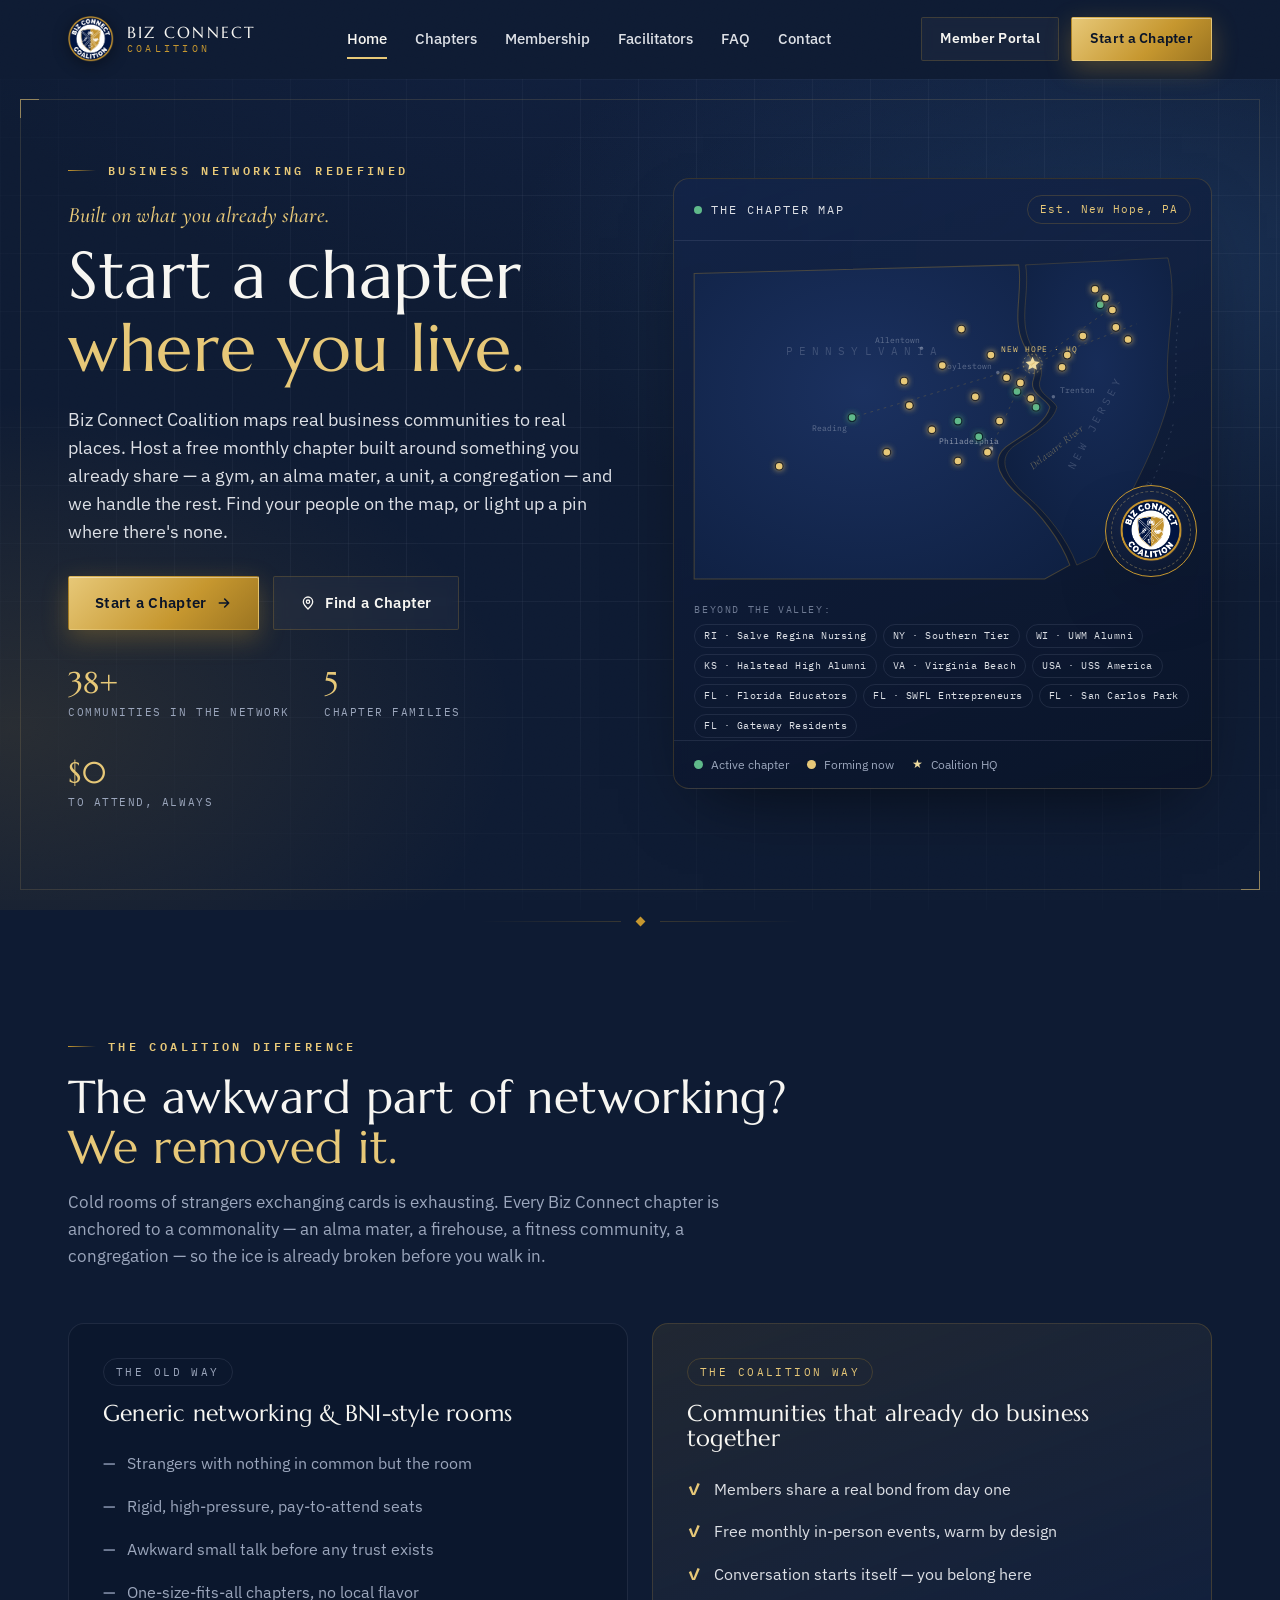
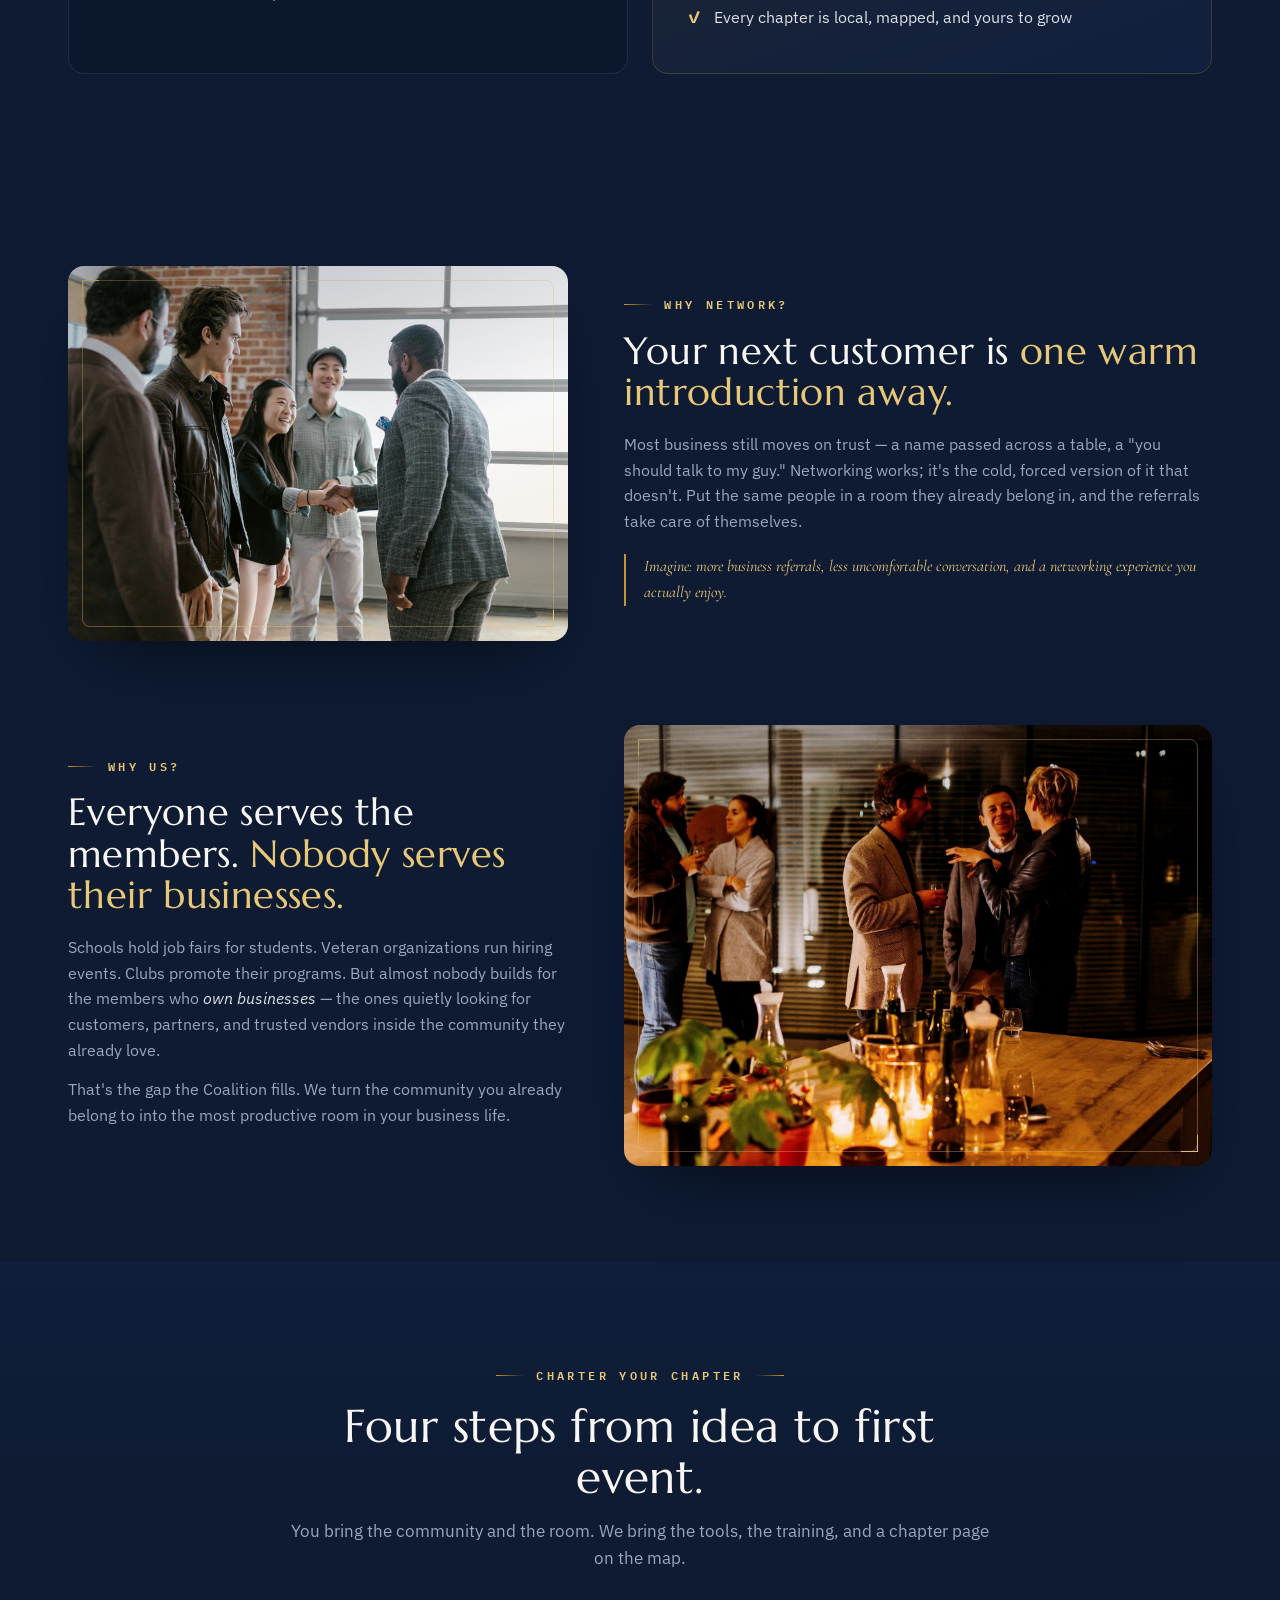
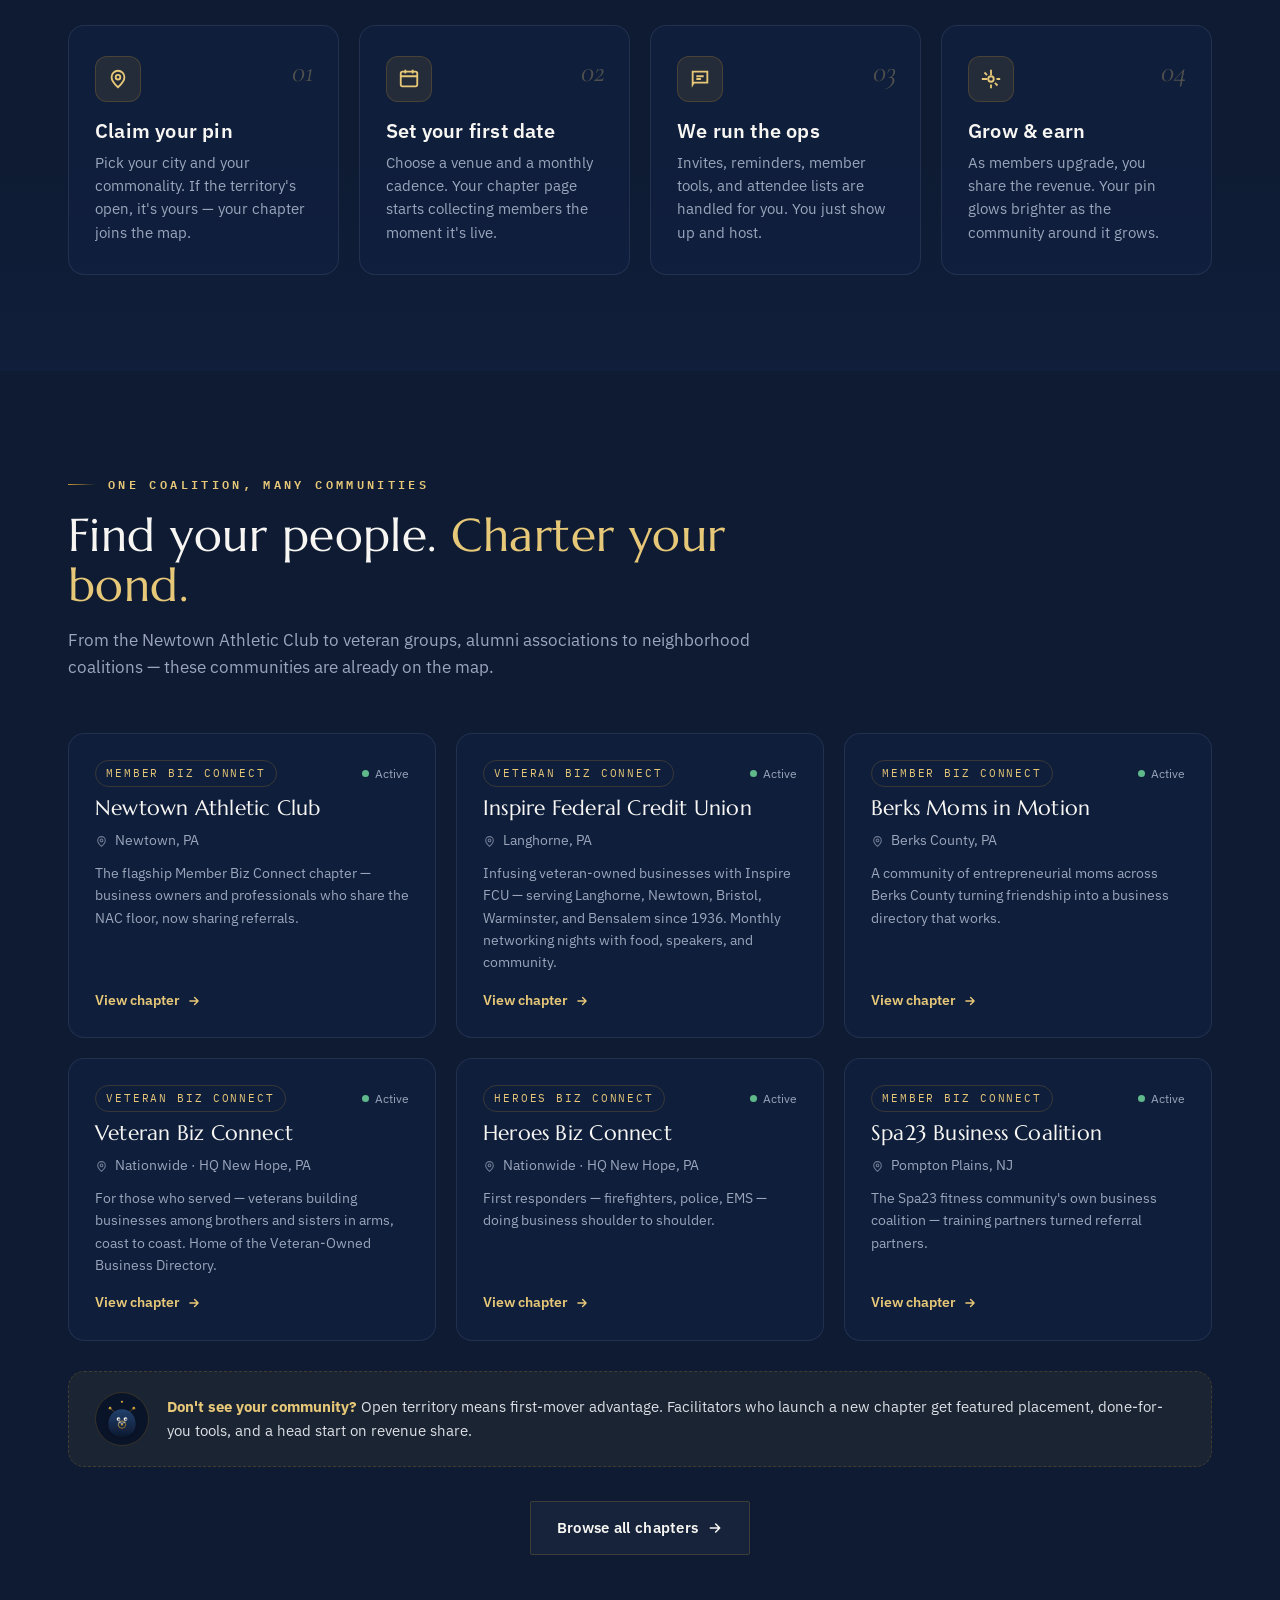
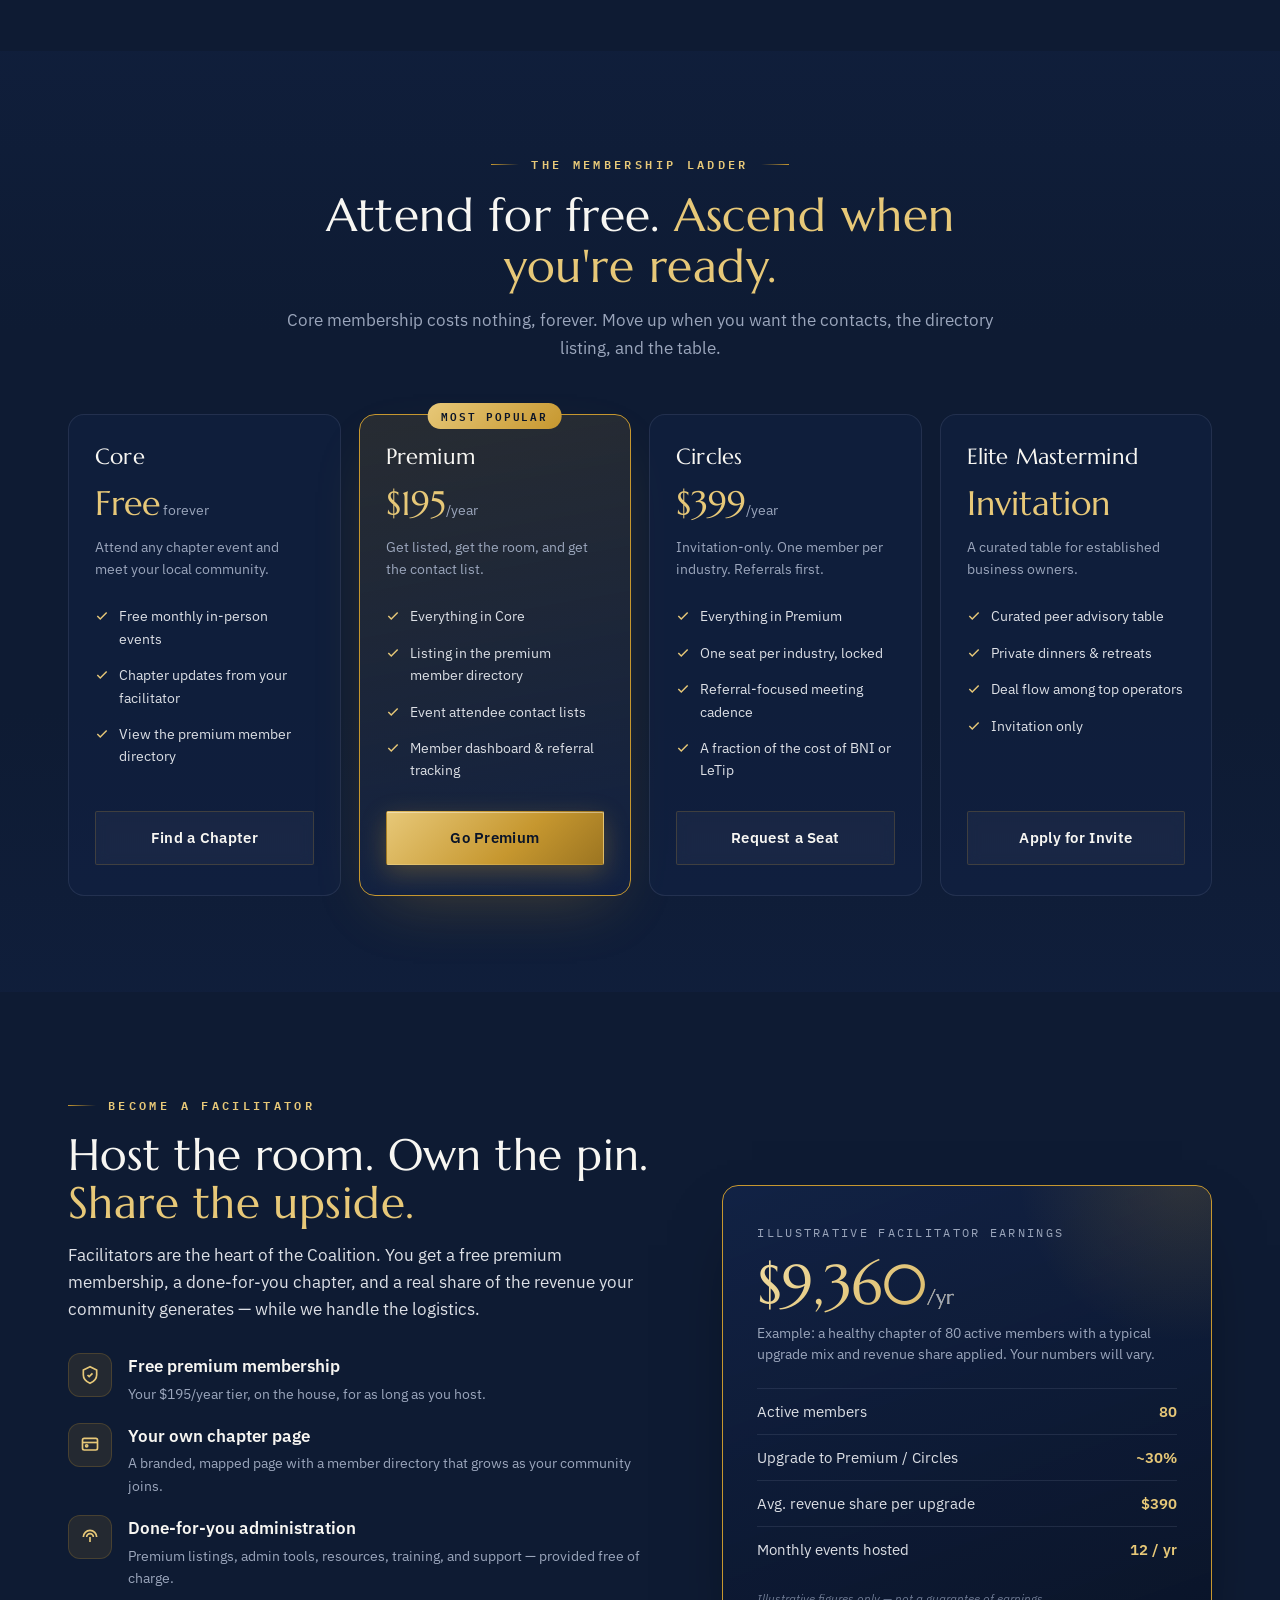
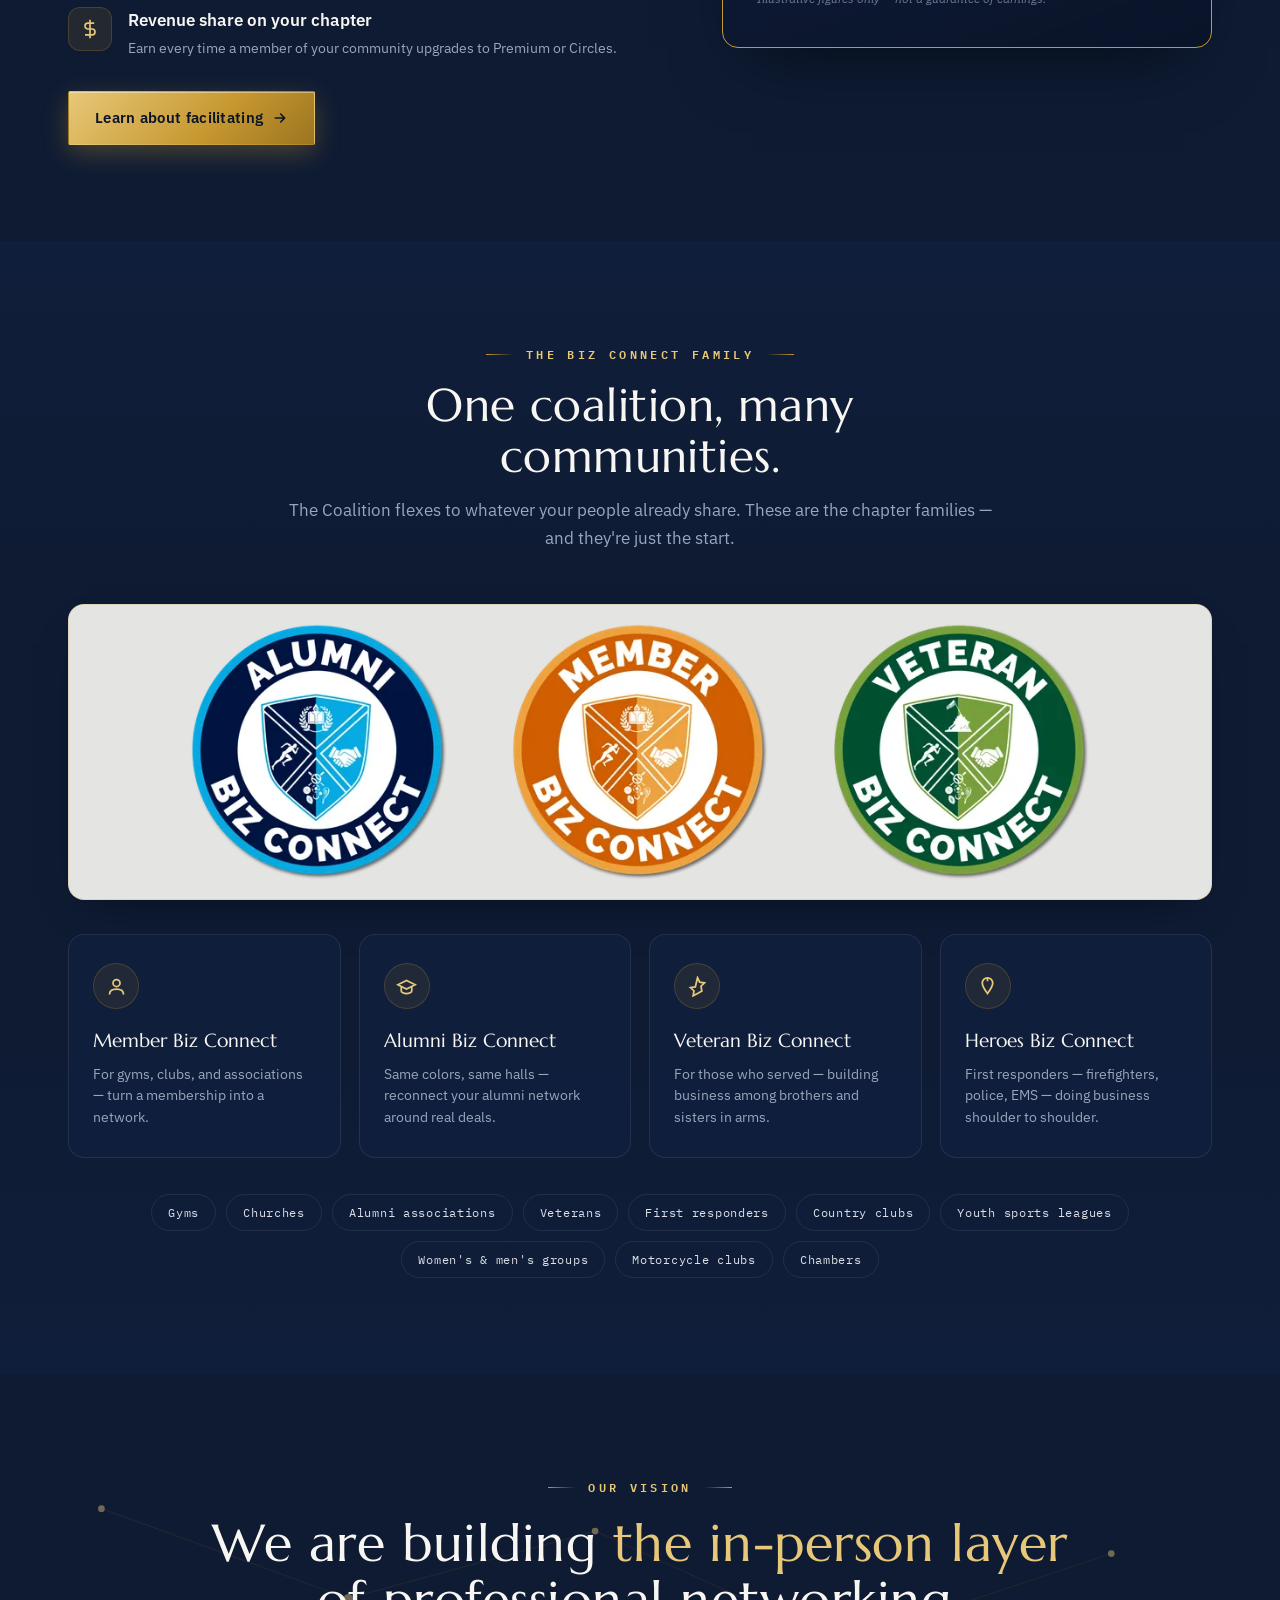
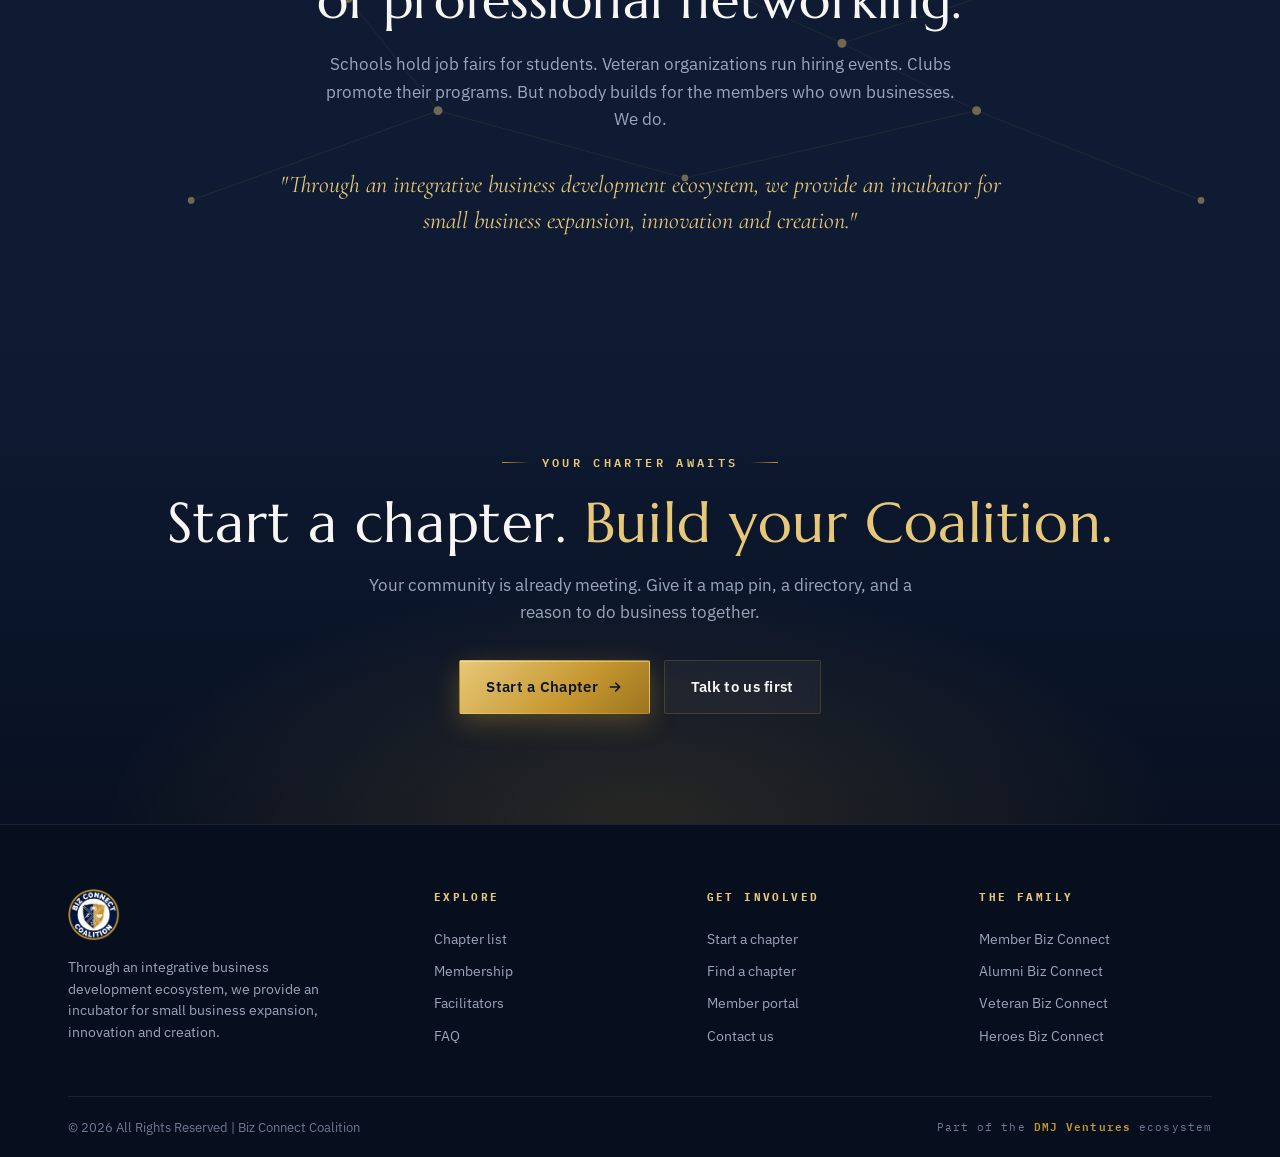
==== index.html @ 9275ec5a "Bring back Allie - the floating chapter guide Allie (the mascot the team picked during design explor" ====
<!DOCTYPE html>
<html lang="en">
<head>
<meta charset="UTF-8">
<meta name="viewport" content="width=device-width, initial-scale=1.0">
<title>Biz Connect Coalition — Business Networking Redefined</title>
<meta name="description" content="Biz Connect Coalition unites business professionals through communities they already belong to — gyms, alumni associations, veteran groups, congregations. Attend free. Start a chapter where you live.">
<link rel="icon" type="image/png" href="assets/img/bcc-crest.png">
<link rel="preconnect" href="https://fonts.googleapis.com">
<link rel="preconnect" href="https://fonts.gstatic.com" crossorigin>
<link href="https://fonts.googleapis.com/css2?family=Marcellus&family=Cormorant+Garamond:ital,wght@1,500;1,600&family=IBM+Plex+Sans:ital,wght@0,400;0,500;0,600;1,400&family=IBM+Plex+Mono:wght@500;600&display=swap" rel="stylesheet">
<link rel="stylesheet" href="assets/css/site.css">
</head>
<body>

<header class="site">
  <div class="wrap nav">
    <a class="brand" href="index.html">
      <img src="assets/img/bcc-crest.png" alt="Biz Connect Coalition crest">
      <span class="brand-word"><b>BIZ CONNECT</b><span>Coalition</span></span>
    </a>
    <nav class="nav-links" aria-label="Primary">
      <a href="index.html">Home</a>
      <a href="chapters.html">Chapters</a>
      <a href="membership.html">Membership</a>
      <a href="facilitators.html">Facilitators</a>
      <a href="faq.html">FAQ</a>
      <a href="contact.html">Contact</a>
    </nav>
    <div class="nav-cta">
      <a href="portal.html" class="btn btn-ghost btn-sm">Member Portal</a>
      <a href="start-a-chapter.html" class="btn btn-primary btn-sm">Start a Chapter</a>
      <button class="menu-btn" id="menuBtn" aria-label="Menu"><span></span><span></span><span></span></button>
    </div>
  </div>
  <nav class="mobile-nav" id="mobileNav" aria-label="Mobile">
    <a href="index.html">Home</a>
    <a href="chapters.html">Chapters</a>
    <a href="membership.html">Membership</a>
    <a href="facilitators.html">Facilitators</a>
    <a href="faq.html">FAQ</a>
    <a href="contact.html">Contact</a>
    <a href="portal.html">Member Portal</a>
    <a href="start-a-chapter.html" style="color:var(--gold-hi)">Start a Chapter →</a>
  </nav>
</header>

<!-- ===== HERO ===== -->
<section class="hero">
  <div class="hero-bg">
    <div class="mesh"></div>
    <div class="hero-grid-bg"></div>
  </div>
  <div class="hero-frame" aria-hidden="true"></div>
  <div class="wrap hero-inner">
    <div class="hero-copy">
      <span class="eyebrow reveal">Business Networking Redefined</span>
      <span class="kicker reveal" data-d="1">Built on what you already share.</span>
      <h1 class="reveal" data-d="1">Start a chapter <span class="drift">where you live.</span></h1>
      <p class="lead reveal" data-d="2">Biz Connect Coalition maps real business communities to real places. Host a free monthly chapter built around something you already share — a gym, an alma mater, a unit, a congregation — and we handle the rest. Find your people on the map, or light up a pin where there's none.</p>
      <div class="hero-cta reveal" data-d="3">
        <a href="start-a-chapter.html" class="btn btn-primary">Start a Chapter
          <svg viewBox="0 0 24 24" fill="none" stroke="currentColor" stroke-width="2.4"><path d="M5 12h14M13 6l6 6-6 6" stroke-linecap="round" stroke-linejoin="round"/></svg>
        </a>
        <a href="chapters.html" class="btn btn-ghost">
          <svg viewBox="0 0 24 24" fill="none" stroke="currentColor" stroke-width="2"><path d="M12 21s-7-6.5-7-11a7 7 0 0 1 14 0c0 4.5-7 11-7 11Z"/><circle cx="12" cy="10" r="2.5"/></svg>
          Find a Chapter
        </a>
      </div>
      <div class="hero-meta reveal" data-d="4">
        <div class="hm"><b data-count="38" data-suffix="+">0</b><span>Communities in the network</span></div>
        <div class="hm"><b data-count="5" data-suffix="">0</b><span>Chapter families</span></div>
        <div class="hm"><b>$0</b><span>To attend, always</span></div>
      </div>
    </div>

    <div class="map-card reveal" data-d="2">
      <div class="map-head">
        <div class="mt"><span class="live-dot"></span> The chapter map</div>
        <div class="map-chip">Est. New Hope, PA</div>
      </div>
      <div class="map-svg-wrap" id="mapWrap">
        <svg id="regionMap" viewBox="0 0 600 380" role="img" aria-label="Map of the Delaware Valley — greater Philadelphia region — with glowing chapter pins">
          <defs>
            <radialGradient id="landGrad" cx="45%" cy="40%" r="85%">
              <stop offset="0" stop-color="#1B3160"/><stop offset="1" stop-color="#0E1F40"/>
            </radialGradient>
            <radialGradient id="landGrad2" cx="55%" cy="35%" r="85%">
              <stop offset="0" stop-color="#172C58"/><stop offset="1" stop-color="#0C1C3A"/>
            </radialGradient>
            <filter id="pinGlow" x="-80%" y="-80%" width="260%" height="260%">
              <feGaussianBlur stdDeviation="3.4" result="b"/><feMerge><feMergeNode in="b"/><feMergeNode in="SourceGraphic"/></feMerge>
            </filter>
            <filter id="hqGlow" x="-120%" y="-120%" width="340%" height="340%">
              <feGaussianBlur stdDeviation="5" result="b"/><feMerge><feMergeNode in="b"/><feMergeNode in="SourceGraphic"/></feMerge>
            </filter>
          </defs>
          <g class="map-drift">
            <!-- PENNSYLVANIA — west of the Delaware River -->
            <path d="M14 26 L388 16
              C393 48 380 78 393 106 C400 122 410 132 405 148
              C399 164 420 170 424 180
              C419 200 392 212 373 226
              C354 242 368 264 391 284 C412 302 436 332 447 362
              L418 378 L14 378 Z"
              fill="url(#landGrad)" stroke="rgba(198,151,47,.30)" stroke-width="1.2"/>
            <!-- NEW JERSEY — between the river and the Atlantic -->
            <path d="M396 16 L560 8
              C574 62 552 118 562 168 C548 226 512 292 476 352
              L455 362
              C444 332 420 302 399 284 C376 264 362 242 381 226
              C400 212 427 200 432 180
              C428 170 407 164 413 148 C418 132 408 122 401 106
              C388 78 401 48 396 16 Z"
              fill="url(#landGrad2)" stroke="rgba(198,151,47,.22)" stroke-width="1.1"/>
            <!-- Atlantic shore hatching -->
            <g stroke="rgba(155,166,188,.28)" stroke-width="1" fill="none">
              <path d="M574 70 C566 108 572 140 566 176" stroke-dasharray="2 6"/>
              <path d="M566 200 C552 250 528 300 498 348" stroke-dasharray="2 6"/>
            </g>
            <!-- region labels -->
            <text x="120" y="120" fill="rgba(155,166,188,.30)" font-family="'IBM Plex Mono',monospace" font-size="13" letter-spacing="7">PENNSYLVANIA</text>
            <text x="452" y="252" fill="rgba(155,166,188,.30)" font-family="'IBM Plex Mono',monospace" font-size="12" letter-spacing="5" transform="rotate(-62 452 252)">NEW JERSEY</text>
            <text x="500" y="330" fill="rgba(155,166,188,.24)" font-family="'Cormorant Garamond',serif" font-size="14" font-style="italic" transform="rotate(-56 500 330)">Atlantic Ocean</text>
            <!-- Delaware River label along the bend -->
            <text x="404" y="252" fill="rgba(231,200,120,.42)" font-family="'Cormorant Garamond',serif" font-size="12.5" font-style="italic" transform="rotate(-38 404 252)">Delaware River</text>
            <!-- reference cities -->
            <g font-family="'IBM Plex Mono',monospace" font-size="9.5" fill="rgba(221,224,230,.62)">
              <circle cx="356" cy="228" r="2.6" fill="rgba(221,224,230,.65)"/>
              <text x="296" y="222">Philadelphia</text>
              <circle cx="428" cy="168" r="2" fill="rgba(155,166,188,.5)"/>
              <text x="436" y="164" fill="rgba(155,166,188,.55)">Trenton</text>
              <circle cx="364" cy="140" r="2" fill="rgba(155,166,188,.5)"/>
              <text x="300" y="136" fill="rgba(155,166,188,.55)">Doylestown</text>
              <circle cx="196" cy="192" r="2" fill="rgba(155,166,188,.5)"/>
              <text x="150" y="208" fill="rgba(155,166,188,.55)">Reading</text>
              <circle cx="276" cy="112" r="2" fill="rgba(155,166,188,.5)"/>
              <text x="222" y="106" fill="rgba(155,166,188,.55)">Allentown</text>
            </g>
            <!-- HQ: New Hope, PA -->
            <g id="hqMarker">
              <circle cx="404" cy="130" r="11" fill="none" stroke="rgba(231,200,120,.55)" stroke-width="1" stroke-dasharray="2 3"/>
              <path d="M404 122 L406.4 127.2 L412 127.8 L407.8 131.6 L409 137 L404 134.2 L399 137 L400.2 131.6 L396 127.8 L401.6 127.2 Z"
                fill="#F0DCA0" filter="url(#hqGlow)"/>
              <text x="368" y="116" font-family="'IBM Plex Mono',monospace" font-size="9.5" fill="#E7C878" letter-spacing="1">NEW HOPE · HQ</text>
            </g>
            <!-- network lines from HQ -->
            <g stroke="rgba(198,151,47,.26)" stroke-width="1" fill="none" stroke-dasharray="3 5">
              <path d="M404 130 L386 162 L356 228"/>
              <path d="M404 130 L196 192"/>
              <path d="M404 130 L506 58"/>
              <path d="M404 130 L524 84"/>
              <path d="M386 162 L402 172"/>
            </g>
            <g id="pinLayer"></g>
          </g>
        </svg>
        <div class="map-tooltip" id="mapTip"></div>
        <div class="crest-medallion" aria-hidden="true"><img src="assets/img/bcc-crest.png" alt=""></div>
      </div>
      <div class="map-beyond" id="mapBeyond"></div>
      <div class="map-legend">
        <div class="lg"><span class="sw" style="background:#5FB98A"></span> Active chapter</div>
        <div class="lg"><span class="sw" style="background:var(--gold-hi)"></span> Forming now</div>
        <div class="lg"><span class="sw gold-star">★</span> Coalition HQ</div>
      </div>
    </div>
  </div>
</section>

<div class="divider-seal" aria-hidden="true"><span class="ln"></span><span class="dot"></span><span class="ln rev"></span></div>

<!-- ===== COMMONALITY ===== -->
<section class="sec" id="difference">
  <div class="wrap">
    <div class="sec-head reveal">
      <span class="eyebrow">The Coalition difference</span>
      <h2>The awkward part of networking? <span class="gold-text">We removed it.</span></h2>
      <p>Cold rooms of strangers exchanging cards is exhausting. Every Biz Connect chapter is anchored to a commonality — an alma mater, a firehouse, a fitness community, a congregation — so the ice is already broken before you walk in.</p>
    </div>
    <div class="compare">
      <div class="col them reveal" data-d="1">
        <span class="tag">The old way</span>
        <h3>Generic networking &amp; BNI-style rooms</h3>
        <ul>
          <li><span class="ic">—</span> Strangers with nothing in common but the room</li>
          <li><span class="ic">—</span> Rigid, high-pressure, pay-to-attend seats</li>
          <li><span class="ic">—</span> Awkward small talk before any trust exists</li>
          <li><span class="ic">—</span> One-size-fits-all chapters, no local flavor</li>
        </ul>
      </div>
      <div class="col us reveal" data-d="2">
        <span class="tag">The Coalition way</span>
        <h3>Communities that already do business together</h3>
        <ul>
          <li><span class="ic">✓</span> Members share a real bond from day one</li>
          <li><span class="ic">✓</span> Free monthly in-person events, warm by design</li>
          <li><span class="ic">✓</span> Conversation starts itself — you belong here</li>
          <li><span class="ic">✓</span> Every chapter is local, mapped, and yours to grow</li>
        </ul>
      </div>
    </div>
  </div>
</section>

<!-- ===== WHY NETWORK / WHY US ===== -->
<section class="sec" id="why">
  <div class="wrap">
    <div class="ed-row reveal">
      <div class="ed-img"><img src="assets/img/why-network.jpeg" alt="Business professionals connecting at a Biz Connect Coalition event"><span class="ed-frame" aria-hidden="true"></span></div>
      <div class="ed-copy">
        <span class="eyebrow">Why network?</span>
        <h2>Your next customer is <span class="gold-text">one warm introduction away.</span></h2>
        <p>Most business still moves on trust — a name passed across a table, a "you should talk to my guy." Networking works; it's the cold, forced version of it that doesn't. Put the same people in a room they already belong in, and the referrals take care of themselves.</p>
        <p class="ed-quote">Imagine: more business referrals, less uncomfortable conversation, and a networking experience you actually enjoy.</p>
      </div>
    </div>
    <div class="ed-row flip reveal" data-d="1">
      <div class="ed-img"><img src="assets/img/why-us.jpg" alt="A Biz Connect Coalition chapter gathering"><span class="ed-frame" aria-hidden="true"></span></div>
      <div class="ed-copy">
        <span class="eyebrow">Why us?</span>
        <h2>Everyone serves the members. <span class="gold-text">Nobody serves their businesses.</span></h2>
        <p>Schools hold job fairs for students. Veteran organizations run hiring events. Clubs promote their programs. But almost nobody builds for the members who <em>own businesses</em> — the ones quietly looking for customers, partners, and trusted vendors inside the community they already love.</p>
        <p>That's the gap the Coalition fills. We turn the community you already belong to into the most productive room in your business life.</p>
      </div>
    </div>
  </div>
</section>

<!-- ===== HOW IT WORKS ===== -->
<section class="sec band" id="how">
  <div class="wrap">
    <div class="sec-head center reveal">
      <span class="eyebrow two">Charter your chapter</span>
      <h2>Four steps from idea to first event.</h2>
      <p>You bring the community and the room. We bring the tools, the training, and a chapter page on the map.</p>
    </div>
    <div class="steps">
      <div class="step reveal" data-d="1">
        <div class="ic"><svg viewBox="0 0 24 24" fill="none" stroke-width="2"><path d="M12 21s-7-6.5-7-11a7 7 0 0 1 14 0c0 4.5-7 11-7 11Z"/><circle cx="12" cy="10" r="2.5"/></svg></div>
        <h3>Claim your pin</h3>
        <p>Pick your city and your commonality. If the territory's open, it's yours — your chapter joins the map.</p>
      </div>
      <div class="step reveal" data-d="2">
        <div class="ic"><svg viewBox="0 0 24 24" fill="none" stroke-width="2"><rect x="3" y="4" width="18" height="16" rx="2"/><path d="M3 9h18M8 2v4M16 2v4"/></svg></div>
        <h3>Set your first date</h3>
        <p>Choose a venue and a monthly cadence. Your chapter page starts collecting members the moment it's live.</p>
      </div>
      <div class="step reveal" data-d="3">
        <div class="ic"><svg viewBox="0 0 24 24" fill="none" stroke-width="2"><path d="M4 4h16v12H5.2L4 18V4Z"/><path d="M8 9h8M8 12h5"/></svg></div>
        <h3>We run the ops</h3>
        <p>Invites, reminders, member tools, and attendee lists are handled for you. You just show up and host.</p>
      </div>
      <div class="step reveal" data-d="4">
        <div class="ic"><svg viewBox="0 0 24 24" fill="none" stroke-width="2"><path d="M12 2v6M12 22v-4M4.9 4.9l2.8 2.8M16.3 16.3l2.8 2.8M2 12h6M22 12h-4"/><circle cx="12" cy="12" r="3"/></svg></div>
        <h3>Grow &amp; earn</h3>
        <p>As members upgrade, you share the revenue. Your pin glows brighter as the community around it grows.</p>
      </div>
    </div>
  </div>
</section>

<!-- ===== CHAPTERS PREVIEW ===== -->
<section class="sec" id="chapters">
  <div class="wrap">
    <div class="sec-head reveal">
      <span class="eyebrow">One coalition, many communities</span>
      <h2>Find your people. <span class="gold-text">Charter your bond.</span></h2>
      <p>From the Newtown Athletic Club to veteran groups, alumni associations to neighborhood coalitions — these communities are already on the map.</p>
    </div>
    <div class="chapters" id="chapterPreview"></div>
    <div class="empty-hint reveal">
      <img class="m" src="assets/img/nexus-mascot.svg" alt="Nexus, the Biz Connect Coalition mascot">
      <p><b>Don't see your community?</b> Open territory means first-mover advantage. Facilitators who launch a new chapter get featured placement, done-for-you tools, and a head start on revenue share.</p>
    </div>
    <div style="display:flex;justify-content:center;margin-top:34px" class="reveal">
      <a href="chapters.html" class="btn btn-ghost">Browse all chapters
        <svg viewBox="0 0 24 24" fill="none" stroke="currentColor" stroke-width="2.4"><path d="M5 12h14M13 6l6 6-6 6" stroke-linecap="round" stroke-linejoin="round"/></svg>
      </a>
    </div>
  </div>
</section>

<!-- ===== MEMBERSHIP ===== -->
<section class="sec band" id="membership">
  <div class="wrap">
    <div class="sec-head center reveal">
      <span class="eyebrow two">The membership ladder</span>
      <h2>Attend for free. <span class="gold-text">Ascend when you're ready.</span></h2>
      <p>Core membership costs nothing, forever. Move up when you want the contacts, the directory listing, and the table.</p>
    </div>
    <div class="tier-grid">
      <div class="tier reveal" data-d="1">
        <h3>Core</h3>
        <div class="price">Free<small> forever</small></div>
        <p class="tier-sub">Attend any chapter event and meet your local community.</p>
        <ul>
          <li><svg viewBox="0 0 24 24" fill="none" stroke-width="2.5"><path d="M20 6 9 17l-5-5"/></svg> Free monthly in-person events</li>
          <li><svg viewBox="0 0 24 24" fill="none" stroke-width="2.5"><path d="M20 6 9 17l-5-5"/></svg> Chapter updates from your facilitator</li>
          <li><svg viewBox="0 0 24 24" fill="none" stroke-width="2.5"><path d="M20 6 9 17l-5-5"/></svg> View the premium member directory</li>
        </ul>
        <a href="chapters.html" class="btn btn-ghost">Find a Chapter</a>
      </div>
      <div class="tier feature reveal" data-d="2">
        <span class="ribbon">Most popular</span>
        <h3>Premium</h3>
        <div class="price">$195<small>/year</small></div>
        <p class="tier-sub">Get listed, get the room, and get the contact list.</p>
        <ul>
          <li><svg viewBox="0 0 24 24" fill="none" stroke-width="2.5"><path d="M20 6 9 17l-5-5"/></svg> Everything in Core</li>
          <li><svg viewBox="0 0 24 24" fill="none" stroke-width="2.5"><path d="M20 6 9 17l-5-5"/></svg> Listing in the premium member directory</li>
          <li><svg viewBox="0 0 24 24" fill="none" stroke-width="2.5"><path d="M20 6 9 17l-5-5"/></svg> Event attendee contact lists</li>
          <li><svg viewBox="0 0 24 24" fill="none" stroke-width="2.5"><path d="M20 6 9 17l-5-5"/></svg> Member dashboard &amp; referral tracking</li>
        </ul>
        <a href="membership.html" class="btn btn-primary">Go Premium</a>
      </div>
      <div class="tier reveal" data-d="3">
        <h3>Circles</h3>
        <div class="price">$399<small>/year</small></div>
        <p class="tier-sub">Invitation-only. One member per industry. Referrals first.</p>
        <ul>
          <li><svg viewBox="0 0 24 24" fill="none" stroke-width="2.5"><path d="M20 6 9 17l-5-5"/></svg> Everything in Premium</li>
          <li><svg viewBox="0 0 24 24" fill="none" stroke-width="2.5"><path d="M20 6 9 17l-5-5"/></svg> One seat per industry, locked</li>
          <li><svg viewBox="0 0 24 24" fill="none" stroke-width="2.5"><path d="M20 6 9 17l-5-5"/></svg> Referral-focused meeting cadence</li>
          <li><svg viewBox="0 0 24 24" fill="none" stroke-width="2.5"><path d="M20 6 9 17l-5-5"/></svg> A fraction of the cost of BNI or LeTip</li>
        </ul>
        <a href="membership.html#circles" class="btn btn-ghost">Request a Seat</a>
      </div>
      <div class="tier reveal" data-d="4">
        <h3>Elite Mastermind</h3>
        <div class="price">Invitation</div>
        <p class="tier-sub">A curated table for established business owners.</p>
        <ul>
          <li><svg viewBox="0 0 24 24" fill="none" stroke-width="2.5"><path d="M20 6 9 17l-5-5"/></svg> Curated peer advisory table</li>
          <li><svg viewBox="0 0 24 24" fill="none" stroke-width="2.5"><path d="M20 6 9 17l-5-5"/></svg> Private dinners &amp; retreats</li>
          <li><svg viewBox="0 0 24 24" fill="none" stroke-width="2.5"><path d="M20 6 9 17l-5-5"/></svg> Deal flow among top operators</li>
          <li><svg viewBox="0 0 24 24" fill="none" stroke-width="2.5"><path d="M20 6 9 17l-5-5"/></svg> Invitation only</li>
        </ul>
        <a href="contact.html" class="btn btn-ghost">Apply for Invite</a>
      </div>
    </div>
  </div>
</section>

<!-- ===== FACILITATOR ===== -->
<section class="sec" id="facilitator">
  <div class="wrap facil-inner">
    <div class="reveal">
      <span class="eyebrow">Become a facilitator</span>
      <h2 style="font-size:clamp(30px,3.6vw,44px);margin:16px 0 14px">Host the room. Own the pin. <span class="gold-text">Share the upside.</span></h2>
      <p style="font-size:17px;color:var(--ivory-dim)">Facilitators are the heart of the Coalition. You get a free premium membership, a done-for-you chapter, and a real share of the revenue your community generates — while we handle the logistics.</p>
      <div class="facil-list">
        <div class="facil-item">
          <div class="ic"><svg viewBox="0 0 24 24" fill="none" stroke-width="2"><path d="M12 2 4 6v6c0 5 3.5 8 8 10 4.5-2 8-5 8-10V6l-8-4Z"/><path d="M9 12l2 2 4-4"/></svg></div>
          <div><h4>Free premium membership</h4><p>Your $195/year tier, on the house, for as long as you host.</p></div>
        </div>
        <div class="facil-item">
          <div class="ic"><svg viewBox="0 0 24 24" fill="none" stroke-width="2"><rect x="3" y="4" width="18" height="14" rx="2"/><path d="M3 9h18"/><circle cx="8" cy="13" r="1.3"/></svg></div>
          <div><h4>Your own chapter page</h4><p>A branded, mapped page with a member directory that grows as your community joins.</p></div>
        </div>
        <div class="facil-item">
          <div class="ic"><svg viewBox="0 0 24 24" fill="none" stroke-width="2"><path d="M4 12a8 8 0 0 1 16 0M8 12a4 4 0 0 1 8 0"/><path d="M12 12v6"/></svg></div>
          <div><h4>Done-for-you administration</h4><p>Premium listings, admin tools, resources, training, and support — provided free of charge.</p></div>
        </div>
        <div class="facil-item">
          <div class="ic"><svg viewBox="0 0 24 24" fill="none" stroke-width="2"><path d="M12 1v22M17 5H9.5a3.5 3.5 0 0 0 0 7h5a3.5 3.5 0 0 1 0 7H6"/></svg></div>
          <div><h4>Revenue share on your chapter</h4><p>Earn every time a member of your community upgrades to Premium or Circles.</p></div>
        </div>
      </div>
      <div style="margin-top:32px">
        <a href="facilitators.html" class="btn btn-primary">Learn about facilitating
          <svg viewBox="0 0 24 24" fill="none" stroke="currentColor" stroke-width="2.4"><path d="M5 12h14M13 6l6 6-6 6" stroke-linecap="round" stroke-linejoin="round"/></svg>
        </a>
      </div>
    </div>
    <div class="earn-card reveal" data-d="2">
      <div class="ec-label">Illustrative facilitator earnings</div>
      <div class="earn-big">$9,360<span style="font-size:20px;color:var(--slate);-webkit-text-fill-color:var(--slate)">/yr</span></div>
      <div class="earn-sub">Example: a healthy chapter of 80 active members with a typical upgrade mix and revenue share applied. Your numbers will vary.</div>
      <div class="earn-row"><span>Active members</span><b>80</b></div>
      <div class="earn-row"><span>Upgrade to Premium / Circles</span><b>~30%</b></div>
      <div class="earn-row"><span>Avg. revenue share per upgrade</span><b>$390</b></div>
      <div class="earn-row"><span>Monthly events hosted</span><b>12 / yr</b></div>
      <p class="earn-note">Illustrative figures only — not a guarantee of earnings.</p>
    </div>
  </div>
</section>

<!-- ===== SUB-BRANDS ===== -->
<section class="sec band" id="family">
  <div class="wrap">
    <div class="sec-head center reveal">
      <span class="eyebrow two">The Biz Connect family</span>
      <h2>One coalition, many communities.</h2>
      <p>The Coalition flexes to whatever your people already share. These are the chapter families — and they're just the start.</p>
    </div>
    <div class="family-banner reveal"><img src="assets/img/bcc-family-banner.webp" alt="The Biz Connect Coalition family of brands" loading="lazy"></div>
    <div class="sub-brands">
      <div class="sub-brand reveal" data-d="1">
        <div class="sb-ic"><svg viewBox="0 0 24 24" fill="none" stroke-width="2"><circle cx="12" cy="8" r="4"/><path d="M4 21c0-4 3.6-6 8-6s8 2 8 6"/></svg></div>
        <h4>Member Biz Connect</h4>
        <p>For gyms, clubs, and associations — turn a membership into a network.</p>
      </div>
      <div class="sub-brand reveal" data-d="2">
        <div class="sb-ic"><svg viewBox="0 0 24 24" fill="none" stroke-width="2"><path d="M22 10 12 5 2 10l10 5 10-5Z"/><path d="M6 12v5c0 1.5 3 3 6 3s6-1.5 6-3v-5"/></svg></div>
        <h4>Alumni Biz Connect</h4>
        <p>Same colors, same halls — reconnect your alumni network around real deals.</p>
      </div>
      <div class="sub-brand reveal" data-d="3">
        <div class="sb-ic"><svg viewBox="0 0 24 24" fill="none" stroke-width="2"><path d="M12 2l2.5 5 5.5.8-4 3.9 1 5.5L12 20l-5 2.6 1-5.5-4-3.9 5.5-.8L12 2Z"/></svg></div>
        <h4>Veteran Biz Connect</h4>
        <p>For those who served — building business among brothers and sisters in arms.</p>
      </div>
      <div class="sub-brand reveal" data-d="4">
        <div class="sb-ic"><svg viewBox="0 0 24 24" fill="none" stroke-width="2"><path d="M12 2v4M12 2a6 6 0 0 0-6 6c0 4 6 12 6 12s6-8 6-12a6 6 0 0 0-6-6Z"/></svg></div>
        <h4>Heroes Biz Connect</h4>
        <p>First responders — firefighters, police, EMS — doing business shoulder to shoulder.</p>
      </div>
    </div>
    <div class="commonality-marquee reveal">
      <span class="cm-chip">Gyms</span>
      <span class="cm-chip">Churches</span>
      <span class="cm-chip">Alumni associations</span>
      <span class="cm-chip">Veterans</span>
      <span class="cm-chip">First responders</span>
      <span class="cm-chip">Country clubs</span>
      <span class="cm-chip">Youth sports leagues</span>
      <span class="cm-chip">Women's &amp; men's groups</span>
      <span class="cm-chip">Motorcycle clubs</span>
      <span class="cm-chip">Chambers</span>
    </div>
  </div>
</section>

<!-- ===== VISION ===== -->
<section class="sec vision">
  <svg class="constellation-bg" viewBox="0 0 1200 500" preserveAspectRatio="xMidYMid slice" aria-hidden="true">
    <g stroke="rgba(198,151,47,.22)" stroke-width="1" fill="none">
      <path d="M120 120 L340 200 L560 140 L780 240 L1020 160"/>
      <path d="M200 380 L420 300 L640 360 L900 300 L1100 380"/>
      <path d="M340 200 L420 300M780 240 L900 300"/>
    </g>
    <g fill="#E7C878">
      <circle cx="120" cy="120" r="3"/><circle cx="340" cy="200" r="4"/><circle cx="560" cy="140" r="3"/>
      <circle cx="780" cy="240" r="4"/><circle cx="1020" cy="160" r="3"/><circle cx="200" cy="380" r="3"/>
      <circle cx="420" cy="300" r="4"/><circle cx="640" cy="360" r="3"/><circle cx="900" cy="300" r="4"/><circle cx="1100" cy="380" r="3"/>
    </g>
  </svg>
  <div class="wrap">
    <span class="eyebrow two reveal" style="justify-content:center">Our vision</span>
    <h2 class="reveal" data-d="1">We are building <span class="gold-text">the in-person layer</span> of professional networking.</h2>
    <p class="reveal" data-d="2">Schools hold job fairs for students. Veteran organizations run hiring events. Clubs promote their programs. But nobody builds for the members who own businesses. We do.</p>
    <p class="mission reveal" data-d="3">"Through an integrative business development ecosystem, we provide an incubator for small business expansion, innovation and creation."</p>
  </div>
</section>

<!-- ===== FINAL CTA ===== -->
<section class="final">
  <div class="bg"></div>
  <div class="wrap" style="position:relative;z-index:2">
    <span class="eyebrow two reveal" style="justify-content:center">Your charter awaits</span>
    <h2 class="reveal" data-d="1">Start a chapter. <span class="gold-text">Build your Coalition.</span></h2>
    <p class="reveal" data-d="2">Your community is already meeting. Give it a map pin, a directory, and a reason to do business together.</p>
    <div class="hero-cta reveal" data-d="3">
      <a href="start-a-chapter.html" class="btn btn-primary">Start a Chapter
        <svg viewBox="0 0 24 24" fill="none" stroke="currentColor" stroke-width="2.4"><path d="M5 12h14M13 6l6 6-6 6" stroke-linecap="round" stroke-linejoin="round"/></svg>
      </a>
      <a href="contact.html" class="btn btn-ghost">Talk to us first</a>
    </div>
  </div>
</section>

<footer class="site">
  <div class="wrap">
    <div class="foot-grid">
      <div class="foot-brand">
        <img src="assets/img/bcc-crest.png" alt="Biz Connect Coalition crest">
        <p>Through an integrative business development ecosystem, we provide an incubator for small business expansion, innovation and creation.</p>
      </div>
      <div class="foot-col">
        <h5>Explore</h5>
        <a href="chapters.html">Chapter list</a>
        <a href="membership.html">Membership</a>
        <a href="facilitators.html">Facilitators</a>
        <a href="faq.html">FAQ</a>
      </div>
      <div class="foot-col">
        <h5>Get involved</h5>
        <a href="start-a-chapter.html">Start a chapter</a>
        <a href="chapters.html">Find a chapter</a>
        <a href="portal.html">Member portal</a>
        <a href="contact.html">Contact us</a>
      </div>
      <div class="foot-col">
        <h5>The family</h5>
        <a href="chapters.html?f=member">Member Biz Connect</a>
        <a href="chapters.html?f=alumni">Alumni Biz Connect</a>
        <a href="chapters.html?f=veteran">Veteran Biz Connect</a>
        <a href="chapters.html?f=heroes">Heroes Biz Connect</a>
      </div>
    </div>
    <div class="foot-base">
      <p>© 2026 All Rights Reserved | Biz Connect Coalition</p>
      <p class="fam">Part of the <b>DMJ Ventures</b> ecosystem</p>
    </div>
  </div>
</footer>

<script src="data/chapters.js"></script>
<script src="assets/js/site.js"></script>
<script src="data/allie-poses.js"></script>
<script src="assets/js/allie.js"></script>
<script>
  // homepage: drop the map pins + render 6 featured chapters
  BCC.dropPins("pinLayer","mapTip","mapWrap");
  var featured=BCC_CHAPTERS.filter(function(c){return c.status==="active";})
    .concat(BCC_CHAPTERS.filter(function(c){return c.status!=="active";}))
    .slice(0,6);
  BCC.renderChapters("chapterPreview", featured);
</script>
</body>
</html>
---- assets/css/site.css ----
/* ============================================================
   BIZ CONNECT COALITION — "Midnight Charter"
   Blend of Concept 05 (Modern Heraldic) + Concept 08 (Local Constellation)
   Dark navy constellation canvas · heraldic serif · gold seal-work
   ============================================================ */

:root{
  --navy-950:#0A1428;
  --navy-900:#0E1B33;
  --navy-800:#132449;
  --navy-700:#16264A;
  --navy-600:#22406C;
  --ink:#070E1D;
  --gold:#C6972F;
  --gold-hi:#E7C878;
  --gold-glow:#F0DCA0;
  --gold-deep:#9C7521;
  --ivory:#F7F6F2;
  --ivory-dim:#DDE0E6;
  --slate:#9BA6BC;
  --slate-dim:#6E7A93;
  --green:#5FB98A;
  --line:rgba(198,151,47,.22);
  --line-soft:rgba(155,166,188,.14);
  --serif:'Marcellus',serif;
  --serif-2:'Cormorant Garamond',serif;
  --sans:'IBM Plex Sans',sans-serif;
  --mono:'IBM Plex Mono',monospace;
  --r:16px;
  --maxw:1200px;
  --shadow-lg:0 30px 70px -30px rgba(0,0,0,.6);
  --shadow-md:0 18px 40px -22px rgba(0,0,0,.5);
}
*{margin:0;padding:0;box-sizing:border-box}
html{scroll-behavior:smooth}
body{
  font-family:var(--sans);
  background:var(--navy-900);
  color:var(--ivory);
  line-height:1.6;
  overflow-x:hidden;
  -webkit-font-smoothing:antialiased;
}
/* film grain */
body::before{
  content:"";position:fixed;inset:0;pointer-events:none;z-index:1;opacity:.05;
  background-image:url("data:image/svg+xml,%3Csvg xmlns='http://www.w3.org/2000/svg' width='120' height='120'%3E%3Cfilter id='n'%3E%3CfeTurbulence type='fractalNoise' baseFrequency='0.85' numOctaves='2'/%3E%3C/filter%3E%3Crect width='100%25' height='100%25' filter='url(%23n)'/%3E%3C/svg%3E");
  mix-blend-mode:overlay;
}
h1,h2,h3{font-family:var(--serif);font-weight:400;line-height:1.1;letter-spacing:.01em}
h4{font-family:var(--sans);font-weight:600}
a{color:inherit;text-decoration:none}
img{max-width:100%;display:block}
::selection{background:var(--gold);color:var(--navy-950)}
:focus-visible{outline:2px solid var(--gold-hi);outline-offset:3px;border-radius:2px}
.wrap{max-width:var(--maxw);margin:0 auto;padding:0 28px;position:relative;z-index:2}

/* ---------- eyebrow / ornaments ---------- */
.eyebrow{
  font-family:var(--mono);font-size:12px;font-weight:600;letter-spacing:.28em;
  text-transform:uppercase;color:var(--gold-hi);display:inline-flex;align-items:center;gap:12px;
}
.eyebrow::before{content:"";width:28px;height:1px;background:linear-gradient(90deg,var(--gold),transparent)}
.eyebrow.two::after{content:"";width:28px;height:1px;background:linear-gradient(90deg,transparent,var(--gold))}
.gold-text{color:var(--gold-hi)}
.kicker{font-family:var(--serif-2);font-style:italic;font-weight:500;color:var(--gold-hi)}
.divider-seal{display:flex;align-items:center;justify-content:center;gap:16px;margin:0 auto;padding:8px 0}
.divider-seal .ln{height:1px;width:min(140px,22vw);background:linear-gradient(90deg,transparent,var(--line))}
.divider-seal .ln.rev{background:linear-gradient(90deg,var(--line),transparent)}
.divider-seal .dot{width:7px;height:7px;background:var(--gold);transform:rotate(45deg);flex:none}

/* ---------- buttons ---------- */
.btn{
  display:inline-flex;align-items:center;gap:9px;font-family:var(--sans);font-weight:600;
  font-size:15px;padding:14px 26px;border-radius:2px;cursor:pointer;border:1px solid transparent;
  transition:transform .3s cubic-bezier(.2,.8,.2,1),box-shadow .3s,background .3s,color .3s,border-color .3s;
  position:relative;white-space:nowrap;letter-spacing:.02em;
}
.btn:focus-visible{outline:2px solid var(--gold-hi);outline-offset:3px}
.btn-primary{
  background:linear-gradient(135deg,var(--gold-hi),var(--gold) 60%,var(--gold-deep));
  color:var(--navy-950);box-shadow:0 8px 26px rgba(198,151,47,.32),inset 0 1px 0 rgba(255,255,255,.4);
}
.btn-primary:hover{transform:translateY(-3px);box-shadow:0 16px 40px rgba(198,151,47,.44),inset 0 1px 0 rgba(255,255,255,.5)}
.btn-ghost{
  background:rgba(247,246,242,.04);color:var(--ivory);border:1px solid var(--line);backdrop-filter:blur(6px);
}
.btn-ghost:hover{transform:translateY(-3px);border-color:var(--gold-hi);background:rgba(198,151,47,.1)}
.btn svg{width:16px;height:16px;stroke:currentColor}
.btn-sm{padding:10px 18px;font-size:13.5px}

/* ---------- header ---------- */
header.site{
  position:sticky;top:0;z-index:50;transition:background .4s,border-color .4s,box-shadow .4s;
  border-bottom:1px solid transparent;
}
header.site.scrolled{
  background:rgba(10,20,40,.85);backdrop-filter:blur(18px) saturate(140%);
  border-bottom:1px solid var(--line-soft);box-shadow:0 10px 40px rgba(0,0,0,.35);
}
.nav{display:flex;align-items:center;justify-content:space-between;height:78px;gap:20px}
.brand{display:flex;align-items:center;gap:13px}
.brand img{width:46px;height:46px;filter:drop-shadow(0 3px 8px rgba(0,0,0,.4))}
.brand-word{display:flex;flex-direction:column;line-height:1}
.brand-word b{font-family:var(--serif);font-weight:400;font-size:16px;letter-spacing:.14em}
.brand-word span{font-family:var(--mono);font-size:9.5px;letter-spacing:.34em;color:var(--gold);text-transform:uppercase;margin-top:4px}
.nav-links{display:flex;align-items:center;gap:28px}
.nav-links a{font-size:14.5px;color:var(--ivory-dim);position:relative;transition:color .25s;font-weight:500;padding:4px 0}
.nav-links a::after{content:"";position:absolute;left:0;bottom:-4px;width:0;height:1.5px;background:var(--gold-hi);transition:width .3s}
.nav-links a:hover,.nav-links a.active{color:var(--ivory)}
.nav-links a:hover::after,.nav-links a.active::after{width:100%}
.nav-cta{display:flex;align-items:center;gap:12px}
.menu-btn{display:none;background:none;border:1px solid var(--line);border-radius:6px;padding:9px;cursor:pointer}
.menu-btn span{display:block;width:20px;height:2px;background:var(--ivory);margin:4px 0;border-radius:2px;transition:.3s}
.mobile-nav{display:none;flex-direction:column;gap:4px;padding:12px 28px 22px;background:rgba(10,20,40,.97);border-bottom:1px solid var(--line-soft)}
.mobile-nav a{padding:12px 4px;font-size:16px;color:var(--ivory-dim);border-bottom:1px solid rgba(155,166,188,.08)}
.mobile-nav a:last-child{border-bottom:none}
.mobile-nav.open{display:flex}

/* ---------- hero ---------- */
.hero{position:relative;padding:74px 0 96px;overflow:hidden}
.hero-bg{position:absolute;inset:0;z-index:0}
.hero-bg .mesh{
  position:absolute;inset:-20%;
  background:
    radial-gradient(50% 40% at 78% 30%,rgba(34,64,108,.55),transparent 70%),
    radial-gradient(40% 40% at 15% 70%,rgba(198,151,47,.14),transparent 70%),
    radial-gradient(60% 50% at 50% 0%,rgba(19,36,73,.7),transparent 70%);
}
.hero-grid-bg{
  position:absolute;inset:0;opacity:.5;
  background-image:linear-gradient(var(--line-soft) 1px,transparent 1px),linear-gradient(90deg,var(--line-soft) 1px,transparent 1px);
  background-size:58px 58px;
  mask-image:radial-gradient(90% 80% at 60% 40%,#000 40%,transparent 90%);
  -webkit-mask-image:radial-gradient(90% 80% at 60% 40%,#000 40%,transparent 90%);
}
/* heraldic corner frame (from concept 05) */
.hero-frame{position:absolute;inset:20px;border:1px solid rgba(231,200,120,.14);pointer-events:none;z-index:1}
.hero-frame::before,.hero-frame::after{content:"";position:absolute;width:18px;height:18px;border:1px solid var(--gold-hi);opacity:.55}
.hero-frame::before{top:-1px;left:-1px;border-right:none;border-bottom:none}
.hero-frame::after{bottom:-1px;right:-1px;border-left:none;border-top:none}
.hero-inner{display:grid;grid-template-columns:1.02fr 1fr;gap:56px;align-items:center;position:relative;z-index:2}
.hero .kicker{font-size:22px;margin:18px 0 2px;display:block}
.hero h1{font-size:clamp(40px,5.2vw,66px);margin:6px 0 22px;color:var(--ivory)}
.hero h1 .drift{color:var(--gold-hi)}
.hero .lead{font-size:17.5px;color:var(--ivory-dim);max-width:560px;font-weight:400}
.hero-cta{display:flex;gap:14px;flex-wrap:wrap;margin-top:30px}
.hero-meta{margin-top:38px;display:flex;gap:34px;flex-wrap:wrap}
.hero-meta .hm b{font-family:var(--serif);font-size:30px;font-weight:400;color:var(--gold-hi);display:block;line-height:1}
.hero-meta .hm b i{font-style:normal;font-size:20px}
.hero-meta .hm span{font-family:var(--mono);font-size:11px;letter-spacing:.14em;text-transform:uppercase;color:var(--slate)}

/* ---------- hero map card ---------- */
.map-card{
  background:linear-gradient(160deg,rgba(19,36,73,.75),rgba(10,20,40,.9));
  border:1px solid var(--line);border-radius:var(--r);overflow:hidden;
  box-shadow:var(--shadow-lg);backdrop-filter:blur(8px);position:relative;
}
.map-head{display:flex;align-items:center;justify-content:space-between;padding:16px 20px;border-bottom:1px solid var(--line-soft)}
.map-head .mt{font-family:var(--mono);font-size:12px;letter-spacing:.16em;text-transform:uppercase;color:var(--ivory-dim);display:flex;align-items:center;gap:9px}
.live-dot{width:8px;height:8px;border-radius:50%;background:var(--green);box-shadow:0 0 0 0 rgba(95,185,138,.6);animation:pulse 2.2s infinite}
@keyframes pulse{0%{box-shadow:0 0 0 0 rgba(95,185,138,.5)}70%{box-shadow:0 0 0 9px rgba(95,185,138,0)}100%{box-shadow:0 0 0 0 rgba(95,185,138,0)}}
.map-chip{font-family:var(--mono);font-size:11px;letter-spacing:.1em;color:var(--gold-hi);border:1px solid var(--line);padding:5px 12px;border-radius:100px}
.map-svg-wrap{position:relative;padding:10px 8px 2px}
.map-drift{animation:mapdrift 14s ease-in-out infinite alternate}
@keyframes mapdrift{from{transform:translateY(0)}to{transform:translateY(-8px)}}
.map-tooltip{
  position:absolute;pointer-events:none;background:var(--navy-950);border:1px solid var(--gold);
  color:var(--ivory);font-size:12.5px;padding:8px 12px;border-radius:8px;opacity:0;transition:opacity .25s;
  z-index:5;white-space:nowrap;box-shadow:var(--shadow-md);
}
.map-tooltip b{color:var(--gold-hi);display:block;font-size:13px}
.map-legend{display:flex;gap:18px;padding:14px 20px;border-top:1px solid var(--line-soft);flex-wrap:wrap}
.map-legend .lg{display:flex;align-items:center;gap:8px;font-size:12px;color:var(--slate)}
.map-legend .sw{width:9px;height:9px;border-radius:50%;display:inline-block}
.map-legend .sw.gold-star{background:none;color:var(--gold-glow);font-size:12px;width:auto;height:auto;line-height:1;border-radius:0}
.map-beyond{
  display:flex;align-items:center;gap:6px;flex-wrap:wrap;
  padding:11px 20px 2px;font-family:var(--mono);font-size:10px;color:var(--slate-dim);letter-spacing:.05em;
}
.map-beyond .bl{text-transform:uppercase;letter-spacing:.16em;margin-right:2px;flex-basis:100%;font-size:10px}
.map-beyond .bc{
  border:1px solid var(--line-soft);border-radius:100px;padding:3px 9px;color:var(--ivory-dim);
  cursor:pointer;transition:.25s;font-size:10px;white-space:nowrap;
}
.map-beyond .bc:hover{border-color:var(--gold);color:var(--gold-hi)}
.pin-g{cursor:pointer}
.pin-g .ring{opacity:0;transform-box:fill-box;transform-origin:center;animation:pinring 3s ease-out infinite}
@keyframes pinring{0%{opacity:.7;transform:scale(.4)}80%{opacity:0;transform:scale(2.3)}100%{opacity:0}}
.pin-g{opacity:0;transform:translate(var(--px,0),var(--py,0)) translateY(-14px);transition:opacity .5s,transform .5s cubic-bezier(.2,1.4,.4,1)}
.pin-g.dropped{opacity:1;transform:translate(var(--px,0),var(--py,0)) translateY(0)}
/* crest medallion on map card */
.crest-medallion{
  position:absolute;z-index:6;bottom:14px;right:14px;width:92px;height:92px;border-radius:50%;
  background:radial-gradient(circle at 38% 30%,var(--navy-700),var(--navy-950));
  border:1px solid var(--gold);display:flex;align-items:center;justify-content:center;
  box-shadow:var(--shadow-lg);animation:bob 5s ease-in-out infinite;
}
.crest-medallion img{width:70%}
.crest-medallion::before{content:"";position:absolute;inset:5px;border-radius:50%;border:1px dashed rgba(231,200,120,.35);animation:spinslow 40s linear infinite}
@keyframes bob{0%,100%{transform:translateY(0)}50%{transform:translateY(-7px)}}
@keyframes spinslow{to{transform:rotate(360deg)}}

/* ---------- sections ---------- */
.sec{padding:96px 0;position:relative}
.sec-head{max-width:720px;margin-bottom:52px}
.sec-head.center{margin-left:auto;margin-right:auto;text-align:center}
.sec-head.center .eyebrow{justify-content:center}
.sec-head h2{font-size:clamp(30px,3.8vw,46px);margin:16px 0 16px;color:var(--ivory)}
.sec-head p{font-size:17px;color:var(--slate)}
.band{background:linear-gradient(180deg,rgba(19,36,73,.35),transparent 30%,transparent 70%,rgba(19,36,73,.35))}

/* ---------- compare (old way vs BCC way) ---------- */
.compare{display:grid;grid-template-columns:1fr 1fr;gap:24px}
.compare .col{border-radius:var(--r);padding:34px;border:1px solid var(--line-soft);position:relative;overflow:hidden}
.compare .them{background:rgba(10,20,40,.55)}
.compare .us{background:linear-gradient(160deg,rgba(198,151,47,.1),rgba(19,36,73,.5));border-color:var(--line)}
.compare .tag{font-family:var(--mono);font-size:11px;letter-spacing:.22em;text-transform:uppercase;padding:6px 12px;border-radius:100px;border:1px solid var(--line-soft);color:var(--slate)}
.compare .us .tag{color:var(--gold-hi);border-color:var(--line)}
.compare h3{font-size:23px;margin:18px 0 16px}
.compare ul{list-style:none}
.compare li{display:flex;gap:12px;padding:9px 0;color:var(--ivory-dim);font-size:15.5px;align-items:baseline}
.compare .them li{color:var(--slate)}
.compare .ic{color:var(--slate-dim);font-weight:700;flex:none}
.compare .us .ic{color:var(--gold-hi)}

/* ---------- editorial rows (why network / why us) ---------- */
.ed-row{display:grid;grid-template-columns:.92fr 1.08fr;gap:56px;align-items:center;margin-bottom:84px}
.ed-row:last-child{margin-bottom:0}
.ed-row.flip .ed-img{order:2}
.ed-row.flip .ed-copy{order:1}
.ed-img{position:relative}
.ed-img img{
  width:100%;aspect-ratio:4/3;object-fit:cover;border-radius:var(--r);
  filter:saturate(.88) contrast(1.04);box-shadow:var(--shadow-lg);
}
.ed-img::after{
  content:"";position:absolute;inset:0;border-radius:var(--r);
  background:linear-gradient(160deg,rgba(14,27,51,.28),transparent 55%,rgba(198,151,47,.12));
  mix-blend-mode:multiply;pointer-events:none;
}
.ed-frame{
  position:absolute;inset:14px;border:1px solid rgba(231,200,120,.35);border-radius:8px;pointer-events:none;
}
.ed-frame::before{content:"";position:absolute;top:-1px;left:-1px;width:16px;height:16px;border-top:1px solid var(--gold-hi);border-left:1px solid var(--gold-hi)}
.ed-frame::after{content:"";position:absolute;bottom:-1px;right:-1px;width:16px;height:16px;border-bottom:1px solid var(--gold-hi);border-right:1px solid var(--gold-hi)}
.ed-copy h2{font-size:clamp(26px,3.2vw,38px);margin:16px 0 18px}
.ed-copy p{color:var(--slate);font-size:16px;margin-bottom:14px}
.ed-copy p em{color:var(--ivory-dim);font-style:italic}
.ed-quote{
  font-family:var(--serif-2);font-style:italic;font-size:19px;color:var(--gold-hi)!important;
  border-left:2px solid var(--gold);padding-left:18px;margin-top:20px;
}
@media (max-width:1020px){
  .ed-row{grid-template-columns:1fr;gap:28px;margin-bottom:64px}
  .ed-row.flip .ed-img{order:0}
  .ed-row.flip .ed-copy{order:1}
}

/* ---------- steps ---------- */
.steps{display:grid;grid-template-columns:repeat(4,1fr);gap:20px;counter-reset:step}
.step{
  background:rgba(19,36,73,.4);border:1px solid var(--line-soft);border-radius:var(--r);
  padding:30px 26px;position:relative;transition:transform .35s,border-color .35s,background .35s;
  counter-increment:step;
}
.step::before{
  content:"0" counter(step);position:absolute;top:22px;right:24px;
  font-family:var(--serif-2);font-style:italic;font-size:30px;color:rgba(231,200,120,.3);
}
.step:hover{transform:translateY(-6px);border-color:var(--line);background:rgba(19,36,73,.65)}
.step .ic{width:46px;height:46px;border-radius:12px;background:rgba(198,151,47,.12);border:1px solid var(--line);display:flex;align-items:center;justify-content:center;margin-bottom:18px}
.step .ic svg{width:22px;height:22px;stroke:var(--gold-hi)}
.step h3{font-size:19.5px;margin-bottom:10px;font-family:var(--sans);font-weight:600}
.step p{font-size:14.5px;color:var(--slate)}

/* ---------- chapter cards ---------- */
.filters{display:flex;gap:10px;flex-wrap:wrap;margin-bottom:30px}
.filter{
  font-family:var(--mono);font-size:12.5px;letter-spacing:.06em;padding:10px 18px;border-radius:100px;
  background:rgba(247,246,242,.04);color:var(--slate);border:1px solid var(--line-soft);cursor:pointer;transition:.3s;
}
.filter:hover{color:var(--ivory);border-color:var(--line)}
.filter.active{background:linear-gradient(135deg,rgba(231,200,120,.2),rgba(198,151,47,.12));color:var(--gold-hi);border-color:var(--gold)}
.search-bar{
  display:flex;align-items:center;gap:10px;background:rgba(10,20,40,.6);border:1px solid var(--line-soft);
  border-radius:100px;padding:4px 8px 4px 20px;margin-bottom:22px;max-width:520px;
}
.search-bar svg{width:17px;height:17px;stroke:var(--slate);flex:none}
.search-bar input{
  flex:1;background:none;border:none;outline:none;color:var(--ivory);font-family:var(--sans);
  font-size:15px;padding:10px 0;
}
.search-bar input::placeholder{color:var(--slate-dim)}
.chapters{display:grid;grid-template-columns:repeat(3,1fr);gap:20px}
.chapter-card{
  background:rgba(19,36,73,.4);border:1px solid var(--line-soft);border-radius:var(--r);padding:26px;
  transition:transform .35s,border-color .35s,box-shadow .35s;position:relative;overflow:hidden;
  opacity:0;transform:translateY(14px);display:flex;flex-direction:column;gap:10px;
}
.chapter-card.in{opacity:1;transform:translateY(0);transition:opacity .5s,transform .5s,border-color .35s,box-shadow .35s}
.chapter-card:hover{border-color:var(--gold);box-shadow:0 20px 44px -20px rgba(198,151,47,.25);transform:translateY(-5px)}
.chapter-card .cc-top{display:flex;align-items:center;justify-content:space-between;gap:10px}
.cc-fam{font-family:var(--mono);font-size:10.5px;letter-spacing:.18em;text-transform:uppercase;color:var(--gold-hi);border:1px solid var(--line);padding:4px 10px;border-radius:100px;white-space:nowrap}
.cc-status{font-size:11.5px;display:inline-flex;align-items:center;gap:6px;color:var(--slate)}
.cc-status .dot{width:7px;height:7px;border-radius:50%}
.cc-status.active .dot{background:var(--green)}
.cc-status.forming .dot{background:var(--gold-hi)}
.chapter-card h3{font-size:21px;font-family:var(--serif);color:var(--ivory)}
.chapter-card .cc-loc{font-size:13.5px;color:var(--slate);display:flex;align-items:center;gap:7px}
.chapter-card .cc-loc svg{width:13px;height:13px;stroke:var(--slate-dim);flex:none}
.chapter-card p{font-size:14px;color:var(--slate);flex:1}
.chapter-card .cc-link{font-size:13.5px;color:var(--gold-hi);font-weight:600;display:inline-flex;align-items:center;gap:7px;margin-top:6px}
.chapter-card .cc-link svg{width:14px;height:14px;transition:transform .25s}
.chapter-card:hover .cc-link svg{transform:translateX(4px)}
.empty-hint{display:flex;align-items:center;gap:18px;background:rgba(198,151,47,.07);border:1px dashed var(--line);border-radius:var(--r);padding:20px 26px;margin-top:30px}
.empty-hint .m{width:54px;height:54px;flex:none;border-radius:50%;border:1px solid var(--line);background:var(--navy-950);object-fit:cover;padding:5px}
.empty-hint p{font-size:15px;color:var(--ivory-dim)}
.empty-hint b{color:var(--gold-hi)}

/* ---------- tiers ---------- */
.tier-grid{display:grid;grid-template-columns:repeat(4,1fr);gap:18px;align-items:stretch}
.tier{
  background:rgba(19,36,73,.4);border:1px solid var(--line-soft);border-radius:var(--r);padding:30px 26px;
  display:flex;flex-direction:column;position:relative;transition:transform .35s,border-color .35s;
}
.tier:hover{transform:translateY(-6px);border-color:var(--line)}
.tier.feature{
  background:linear-gradient(170deg,rgba(198,151,47,.14),rgba(19,36,73,.6));
  border-color:var(--gold);box-shadow:0 24px 60px -24px rgba(198,151,47,.3);
}
.tier .ribbon{
  position:absolute;top:-12px;left:50%;transform:translateX(-50%);
  font-family:var(--mono);font-size:10.5px;letter-spacing:.18em;text-transform:uppercase;
  background:linear-gradient(135deg,var(--gold-hi),var(--gold));color:var(--navy-950);
  padding:5px 14px;border-radius:100px;font-weight:600;white-space:nowrap;
}
.tier h3{font-family:var(--serif);font-size:22px;margin-bottom:8px}
.tier .price{font-family:var(--serif);font-size:34px;color:var(--gold-hi);margin-bottom:6px}
.tier .price small{font-size:14px;color:var(--slate);font-family:var(--sans)}
.tier-sub{font-size:13.5px;color:var(--slate);margin-bottom:18px;min-height:42px}
.tier ul{list-style:none;flex:1;margin-bottom:22px}
.tier li{display:flex;gap:10px;padding:7px 0;font-size:14px;color:var(--ivory-dim);align-items:baseline}
.tier li svg{width:14px;height:14px;stroke:var(--gold-hi);flex:none;position:relative;top:2px}
.tier .btn{justify-content:center}

/* ---------- facilitator ---------- */
.facil-inner{display:grid;grid-template-columns:1.1fr .9fr;gap:56px;align-items:center}
.facil-list{display:grid;gap:18px;margin-top:30px}
.facil-item{display:flex;gap:16px;align-items:flex-start}
.facil-item .ic{width:44px;height:44px;flex:none;border-radius:12px;background:rgba(198,151,47,.12);border:1px solid var(--line);display:flex;align-items:center;justify-content:center}
.facil-item .ic svg{width:20px;height:20px;stroke:var(--gold-hi)}
.facil-item h4{font-size:16.5px;margin-bottom:3px}
.facil-item p{font-size:14px;color:var(--slate)}
.earn-card{
  background:linear-gradient(160deg,rgba(19,36,73,.8),rgba(10,20,40,.95));
  border:1px solid var(--gold);border-radius:var(--r);padding:38px 34px;box-shadow:var(--shadow-lg);
  position:relative;overflow:hidden;
}
.earn-card::before{
  content:"";position:absolute;top:-40%;right:-30%;width:70%;aspect-ratio:1;border-radius:50%;
  background:radial-gradient(circle,rgba(198,151,47,.18),transparent 70%);
}
.ec-label{font-family:var(--mono);font-size:11.5px;letter-spacing:.2em;text-transform:uppercase;color:var(--slate);margin-bottom:14px}
.earn-big{
  font-family:var(--serif);font-size:56px;line-height:1;
  background:linear-gradient(135deg,var(--gold-glow),var(--gold));-webkit-background-clip:text;background-clip:text;
  -webkit-text-fill-color:transparent;margin-bottom:10px;
}
.earn-sub{font-size:13.5px;color:var(--slate);margin-bottom:22px}
.earn-row{display:flex;justify-content:space-between;padding:11px 0;border-top:1px solid var(--line-soft);font-size:14.5px;color:var(--ivory-dim)}
.earn-row b{color:var(--gold-hi);font-weight:600}
.earn-note{font-size:11.5px;color:var(--slate-dim);margin-top:18px;font-style:italic}

/* ---------- family banner ---------- */
.family-banner{
  background:rgba(247,246,242,.92);border:1px solid var(--line);border-radius:var(--r);
  padding:18px 26px;margin-bottom:34px;box-shadow:var(--shadow-md);
}
.family-banner img{width:100%;max-width:900px;margin:0 auto}

/* ---------- sub-brands ---------- */
.sub-brands{display:grid;grid-template-columns:repeat(4,1fr);gap:18px}
.sub-brand{
  background:rgba(19,36,73,.4);border:1px solid var(--line-soft);border-radius:var(--r);padding:28px 24px;
  transition:transform .35s,border-color .35s;text-align:left;
}
.sub-brand:hover{transform:translateY(-6px);border-color:var(--gold)}
.sb-ic{width:46px;height:46px;border-radius:50%;border:1px solid var(--line);background:rgba(198,151,47,.1);display:flex;align-items:center;justify-content:center;margin-bottom:16px}
.sb-ic svg{width:21px;height:21px;stroke:var(--gold-hi)}
.sub-brand h4{font-family:var(--serif);font-weight:400;font-size:19px;margin-bottom:8px}
.sub-brand p{font-size:13.5px;color:var(--slate)}
.commonality-marquee{display:flex;gap:10px;flex-wrap:wrap;justify-content:center;margin-top:36px}
.cm-chip{
  font-family:var(--mono);font-size:12px;letter-spacing:.06em;color:var(--ivory-dim);
  border:1px solid var(--line-soft);padding:8px 16px;border-radius:100px;transition:.3s;
}
.cm-chip:hover{color:var(--gold-hi);border-color:var(--gold)}

/* ---------- stats ---------- */
.stats-grid{display:grid;grid-template-columns:repeat(4,1fr);gap:18px;text-align:center}
.stat b{
  font-family:var(--serif);font-size:clamp(38px,4.6vw,58px);font-weight:400;display:block;line-height:1.05;
  background:linear-gradient(135deg,var(--gold-glow),var(--gold));-webkit-background-clip:text;background-clip:text;-webkit-text-fill-color:transparent;
}
.stat span{font-family:var(--mono);font-size:11.5px;letter-spacing:.16em;text-transform:uppercase;color:var(--slate)}

/* ---------- vision ---------- */
.vision{text-align:center;overflow:hidden;position:relative}
.vision .constellation-bg{position:absolute;inset:0;z-index:1;opacity:.45;width:100%;height:100%}
.vision h2{font-size:clamp(30px,4.4vw,52px);max-width:860px;margin:18px auto 22px}
.vision p{max-width:640px;margin:0 auto;color:var(--slate);font-size:17px}
.vision .mission{
  font-family:var(--serif-2);font-style:italic;font-size:clamp(19px,2.4vw,24px);color:var(--gold-hi);
  max-width:760px;margin:34px auto 0;line-height:1.5;
}

/* ---------- final CTA ---------- */
.final{position:relative;padding:110px 0;text-align:center;overflow:hidden}
.final .bg{
  position:absolute;inset:0;
  background:
    radial-gradient(60% 70% at 50% 100%,rgba(198,151,47,.16),transparent 70%),
    linear-gradient(180deg,transparent,rgba(7,14,29,.8));
}
.final h2{font-size:clamp(34px,4.6vw,56px);margin:20px 0 18px}
.final p{color:var(--slate);font-size:17px;max-width:560px;margin:0 auto 34px}
.final .hero-cta{justify-content:center}

/* ---------- footer ---------- */
footer.site{border-top:1px solid var(--line-soft);background:var(--ink);position:relative;z-index:2}
.foot-grid{display:grid;grid-template-columns:1.4fr 1fr 1fr 1fr;gap:40px;padding:64px 0 44px}
.foot-brand img{width:52px;margin-bottom:16px}
.foot-brand p{font-size:13.5px;color:var(--slate);max-width:280px}
.foot-col h5{font-family:var(--mono);font-size:11px;letter-spacing:.22em;text-transform:uppercase;color:var(--gold-hi);margin-bottom:16px}
.foot-col a{display:block;font-size:14px;color:var(--slate);padding:5px 0;transition:color .25s}
.foot-col a:hover{color:var(--ivory)}
.foot-base{border-top:1px solid var(--line-soft);padding:20px 0;display:flex;align-items:center;justify-content:space-between;gap:14px;flex-wrap:wrap}
.foot-base p{font-size:12.5px;color:var(--slate-dim)}
.foot-base .fam{font-family:var(--mono);font-size:11px;letter-spacing:.1em;color:var(--slate-dim)}
.foot-base .fam b{color:var(--gold);font-weight:600}

/* ---------- page hero (interior pages) ---------- */
.page-hero{position:relative;padding:76px 0 56px;overflow:hidden}
.page-hero h1{font-size:clamp(34px,4.6vw,54px);margin:16px 0 14px}
.page-hero p.lead{font-size:17px;color:var(--slate);max-width:640px}
.crumb{font-family:var(--mono);font-size:11.5px;letter-spacing:.14em;text-transform:uppercase;color:var(--slate-dim);display:flex;gap:10px;margin-bottom:24px}
.crumb a{color:var(--slate)}
.crumb a:hover{color:var(--gold-hi)}

/* ---------- forms ---------- */
.form-card{
  background:rgba(19,36,73,.45);border:1px solid var(--line-soft);border-radius:var(--r);
  padding:40px;max-width:760px;
}
.form-grid{display:grid;grid-template-columns:1fr 1fr;gap:18px}
.field{display:flex;flex-direction:column;gap:7px}
.field.full{grid-column:1/-1}
.field label{font-family:var(--mono);font-size:11px;letter-spacing:.16em;text-transform:uppercase;color:var(--slate)}
.field label b{color:var(--gold-hi)}
.field input,.field select,.field textarea{
  background:rgba(10,20,40,.7);border:1px solid var(--line-soft);border-radius:8px;
  color:var(--ivory);font-family:var(--sans);font-size:15px;padding:13px 15px;outline:none;
  transition:border-color .25s,box-shadow .25s;width:100%;
}
.field select{appearance:none;background-image:url("data:image/svg+xml,%3Csvg xmlns='http://www.w3.org/2000/svg' width='12' height='8' viewBox='0 0 12 8'%3E%3Cpath d='M1 1l5 5 5-5' fill='none' stroke='%239BA6BC' stroke-width='2'/%3E%3C/svg%3E");background-repeat:no-repeat;background-position:right 15px center}
.field textarea{min-height:110px;resize:vertical}
.field input:focus,.field select:focus,.field textarea:focus{border-color:var(--gold);box-shadow:0 0 0 3px rgba(198,151,47,.14)}
.field .err{font-size:12px;color:#E58B8B;display:none}
.field.invalid input,.field.invalid select,.field.invalid textarea{border-color:#B05B5B}
.field.invalid .err{display:block}
.form-steps{display:flex;gap:8px;margin-bottom:34px;flex-wrap:wrap}
.fs{
  display:flex;align-items:center;gap:9px;font-family:var(--mono);font-size:11.5px;letter-spacing:.08em;
  color:var(--slate-dim);text-transform:uppercase;padding:8px 14px;border-radius:100px;border:1px solid var(--line-soft);
}
.fs .n{width:20px;height:20px;border-radius:50%;border:1px solid var(--slate-dim);display:flex;align-items:center;justify-content:center;font-size:10.5px;flex:none}
.fs.on{color:var(--gold-hi);border-color:var(--gold)}
.fs.on .n{border-color:var(--gold);background:rgba(198,151,47,.15)}
.fs.done{color:var(--green);border-color:rgba(95,185,138,.4)}
.form-nav{display:flex;justify-content:space-between;margin-top:32px;gap:14px}
.form-success{text-align:center;padding:30px 10px}
.form-success .seal{
  width:86px;height:86px;margin:0 auto 24px;border-radius:50%;border:1px solid var(--gold);
  background:radial-gradient(circle at 40% 30%,var(--navy-700),var(--navy-950));
  display:flex;align-items:center;justify-content:center;box-shadow:var(--shadow-lg);
}
.form-success .seal svg{width:38px;height:38px;stroke:var(--gold-hi)}
.form-success h3{font-size:28px;margin-bottom:12px}
.form-success p{color:var(--slate);max-width:440px;margin:0 auto}

/* ---------- tabs (chapter detail / portal) ---------- */
.tabs{display:flex;gap:6px;border-bottom:1px solid var(--line-soft);margin-bottom:30px;flex-wrap:wrap}
.tab{
  font-family:var(--mono);font-size:12.5px;letter-spacing:.1em;text-transform:uppercase;
  padding:13px 20px;color:var(--slate);cursor:pointer;background:none;border:none;border-bottom:2px solid transparent;
  transition:color .25s,border-color .25s;position:relative;top:1px;
}
.tab:hover{color:var(--ivory)}
.tab.active{color:var(--gold-hi);border-bottom-color:var(--gold)}
.tab-panel{display:none}
.tab-panel.active{display:block;animation:fadeup .45s ease both}
@keyframes fadeup{from{opacity:0;transform:translateY(8px)}to{opacity:1;transform:translateY(0)}}

/* ---------- data table ---------- */
.data-table{width:100%;border-collapse:collapse;font-size:14px}
.data-table th{
  font-family:var(--mono);font-size:10.5px;letter-spacing:.16em;text-transform:uppercase;color:var(--slate);
  text-align:left;padding:12px 14px;border-bottom:1px solid var(--line);white-space:nowrap;
}
.data-table td{padding:14px;border-bottom:1px solid var(--line-soft);color:var(--ivory-dim)}
.data-table tr:hover td{background:rgba(198,151,47,.04)}
.table-scroll{overflow-x:auto;border:1px solid var(--line-soft);border-radius:var(--r);background:rgba(10,20,40,.5)}
.tbl-empty{padding:44px 20px;text-align:center;color:var(--slate)}
.tbl-empty b{color:var(--gold-hi);display:block;font-size:16px;margin-bottom:6px}

/* ---------- misc cards ---------- */
.info-cards{display:grid;grid-template-columns:repeat(3,1fr);gap:18px}
.info-card{background:rgba(19,36,73,.4);border:1px solid var(--line-soft);border-radius:var(--r);padding:28px;transition:transform .35s,border-color .35s}
.info-card:hover{transform:translateY(-5px);border-color:var(--line)}
.info-card h4{font-size:17px;margin-bottom:8px}
.info-card p{font-size:14px;color:var(--slate)}
.notice{
  display:flex;gap:14px;align-items:flex-start;background:rgba(198,151,47,.07);
  border:1px solid var(--line);border-radius:12px;padding:18px 20px;font-size:14px;color:var(--ivory-dim);
}
.notice svg{width:18px;height:18px;stroke:var(--gold-hi);flex:none;margin-top:2px}

/* ---------- FAQ accordion ---------- */
.faq-list{max-width:820px}
.faq-item{border:1px solid var(--line-soft);border-radius:12px;margin-bottom:12px;background:rgba(19,36,73,.35);overflow:hidden;transition:border-color .3s}
.faq-item[open]{border-color:var(--gold)}
.faq-item summary{
  list-style:none;cursor:pointer;padding:20px 24px;display:flex;justify-content:space-between;align-items:center;gap:16px;
  font-family:var(--sans);font-weight:600;font-size:16px;color:var(--ivory);
}
.faq-item summary::-webkit-details-marker{display:none}
.faq-item summary::after{content:"+";font-family:var(--serif-2);font-size:26px;color:var(--gold-hi);transition:transform .3s;line-height:1}
.faq-item[open] summary::after{transform:rotate(45deg)}
.faq-item .fa-body{padding:0 24px 22px;color:var(--slate);font-size:15px}
.faq-item .fa-body a{color:var(--gold-hi)}

/* ---------- Allie, the floating guide ---------- */
.allie{
  position:fixed;right:26px;bottom:24px;z-index:80;
  display:flex;flex-direction:column;align-items:flex-end;
  opacity:0;transform:translateY(30px) scale(.92);pointer-events:none;
  transition:opacity .7s cubic-bezier(.2,.8,.3,1),transform .7s cubic-bezier(.2,1.3,.4,1);
}
.allie.in{opacity:1;transform:translateY(0) scale(1);pointer-events:auto}
.allie.bye{opacity:0;transform:translateY(30px) scale(.9);pointer-events:none}
.allie-figure{
  position:relative;width:118px;height:150px;cursor:pointer;
  animation:allie-bob 5.5s ease-in-out infinite;
}
.allie-img{
  position:absolute;inset:0;width:100%;height:100%;object-fit:contain;object-position:bottom;
  opacity:0;transition:opacity 1.1s ease;
  filter:drop-shadow(0 14px 22px rgba(0,0,0,.45));
}
.allie-img.on{opacity:1}
.allie-img.flip{transform:scaleX(-1)}
/* circle-style poses get a gold-ringed medallion treatment */
.allie-figure.circle{width:104px;height:104px}
.allie-figure.circle .allie-img{
  border-radius:50%;object-fit:cover;object-position:top;
  border:2px solid var(--gold);background:radial-gradient(circle at 40% 30%,var(--navy-700),var(--navy-950));
  box-shadow:0 14px 30px rgba(0,0,0,.5),0 0 0 4px rgba(198,151,47,.15);
}
@keyframes allie-bob{0%,100%{transform:translateY(0)}50%{transform:translateY(-7px)}}
.allie-bubble{
  max-width:250px;margin-bottom:12px;margin-right:8px;
  background:var(--ivory);color:var(--navy-900);
  font-size:13.5px;line-height:1.45;padding:12px 15px;border-radius:14px 14px 3px 14px;
  box-shadow:0 14px 34px rgba(0,0,0,.4);border:1px solid rgba(198,151,47,.5);
  opacity:0;transform:translateY(8px) scale(.96);transform-origin:bottom right;
  transition:opacity .4s ease,transform .4s cubic-bezier(.2,1.2,.4,1);pointer-events:none;
}
.allie-bubble.show{opacity:1;transform:translateY(0) scale(1);pointer-events:auto}
.allie-bubble::after{
  content:"";position:absolute;bottom:-7px;right:22px;width:12px;height:12px;
  background:var(--ivory);border-right:1px solid rgba(198,151,47,.5);border-bottom:1px solid rgba(198,151,47,.5);
  transform:rotate(45deg);
}
.allie-close{
  position:absolute;top:-6px;right:-6px;z-index:2;width:22px;height:22px;border-radius:50%;
  background:var(--navy-800);color:var(--slate);border:1px solid var(--line-soft);
  font-size:14px;line-height:1;cursor:pointer;opacity:0;transition:opacity .3s,color .3s,border-color .3s;
  display:flex;align-items:center;justify-content:center;padding:0;
}
.allie:hover .allie-close{opacity:1}
.allie-close:hover{color:var(--ivory);border-color:var(--gold)}
@media (max-width:680px){
  .allie{right:14px;bottom:14px}
  .allie-figure{width:88px;height:112px}
  .allie-figure.circle{width:80px;height:80px}
  .allie-bubble{max-width:200px;font-size:12.5px}
}
@media (prefers-reduced-motion:reduce){
  .allie-figure{animation:none}
  .allie,.allie-img,.allie-bubble{transition-duration:.01s}
}

/* ---------- reveal ---------- */
.reveal{opacity:0;transform:translateY(22px);transition:opacity .7s cubic-bezier(.2,.7,.3,1),transform .7s cubic-bezier(.2,.7,.3,1)}
.reveal.in{opacity:1;transform:translateY(0)}
.reveal[data-d="1"]{transition-delay:.08s}
.reveal[data-d="2"]{transition-delay:.16s}
.reveal[data-d="3"]{transition-delay:.24s}
.reveal[data-d="4"]{transition-delay:.32s}

/* ---------- responsive ---------- */
@media (max-width:1020px){
  .hero-inner{grid-template-columns:1fr;gap:40px}
  .steps{grid-template-columns:repeat(2,1fr)}
  .tier-grid{grid-template-columns:repeat(2,1fr)}
  .sub-brands{grid-template-columns:repeat(2,1fr)}
  .stats-grid{grid-template-columns:repeat(2,1fr);row-gap:38px}
  .facil-inner{grid-template-columns:1fr;gap:40px}
  .chapters{grid-template-columns:repeat(2,1fr)}
  .foot-grid{grid-template-columns:1fr 1fr;row-gap:36px}
}
@media (max-width:680px){
  .nav-links,.nav-cta .btn-ghost{display:none}
  .menu-btn{display:block}
  .compare{grid-template-columns:1fr}
  .steps{grid-template-columns:1fr}
  .tier-grid{grid-template-columns:1fr}
  .sub-brands{grid-template-columns:1fr}
  .chapters{grid-template-columns:1fr}
  .info-cards{grid-template-columns:1fr}
  .form-grid{grid-template-columns:1fr}
  .form-card{padding:26px 20px}
  .sec{padding:70px 0}
  .hero{padding:54px 0 70px}
  .hero-frame{inset:10px}
  .foot-grid{grid-template-columns:1fr}
}
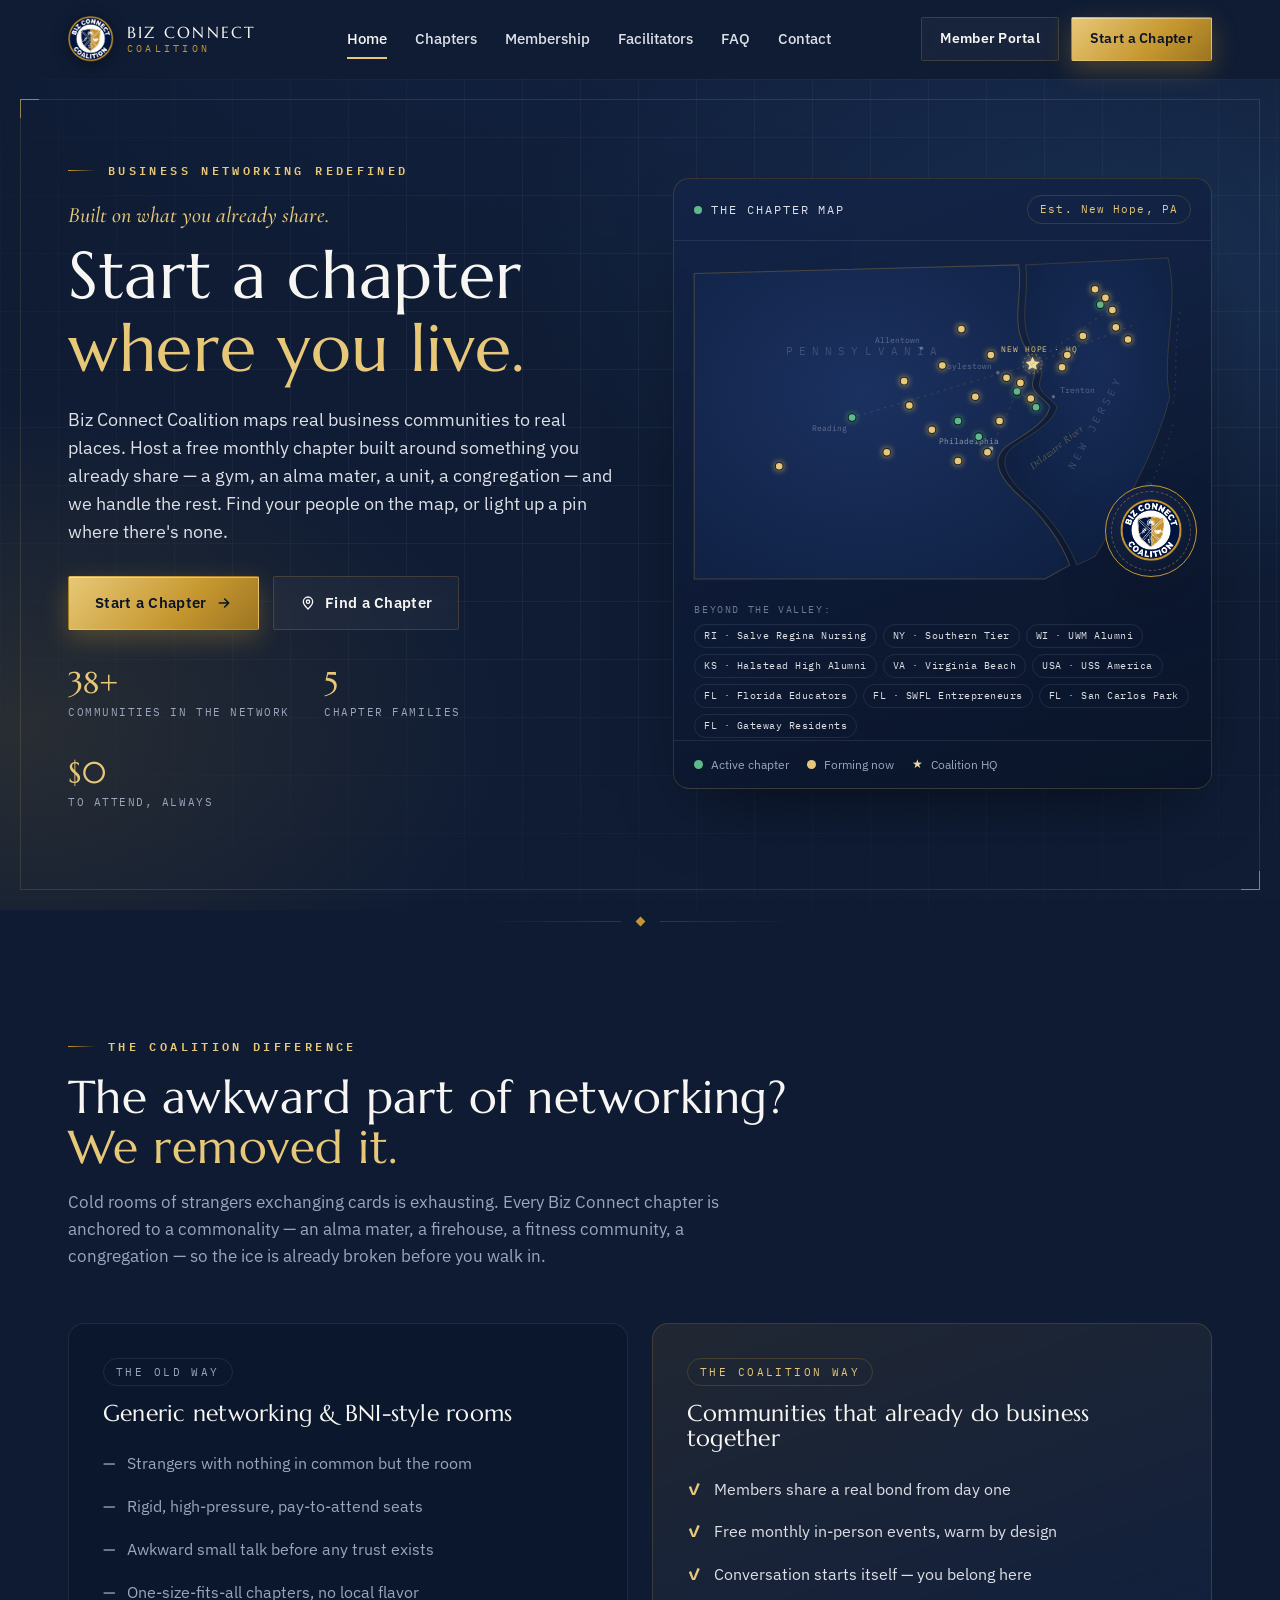
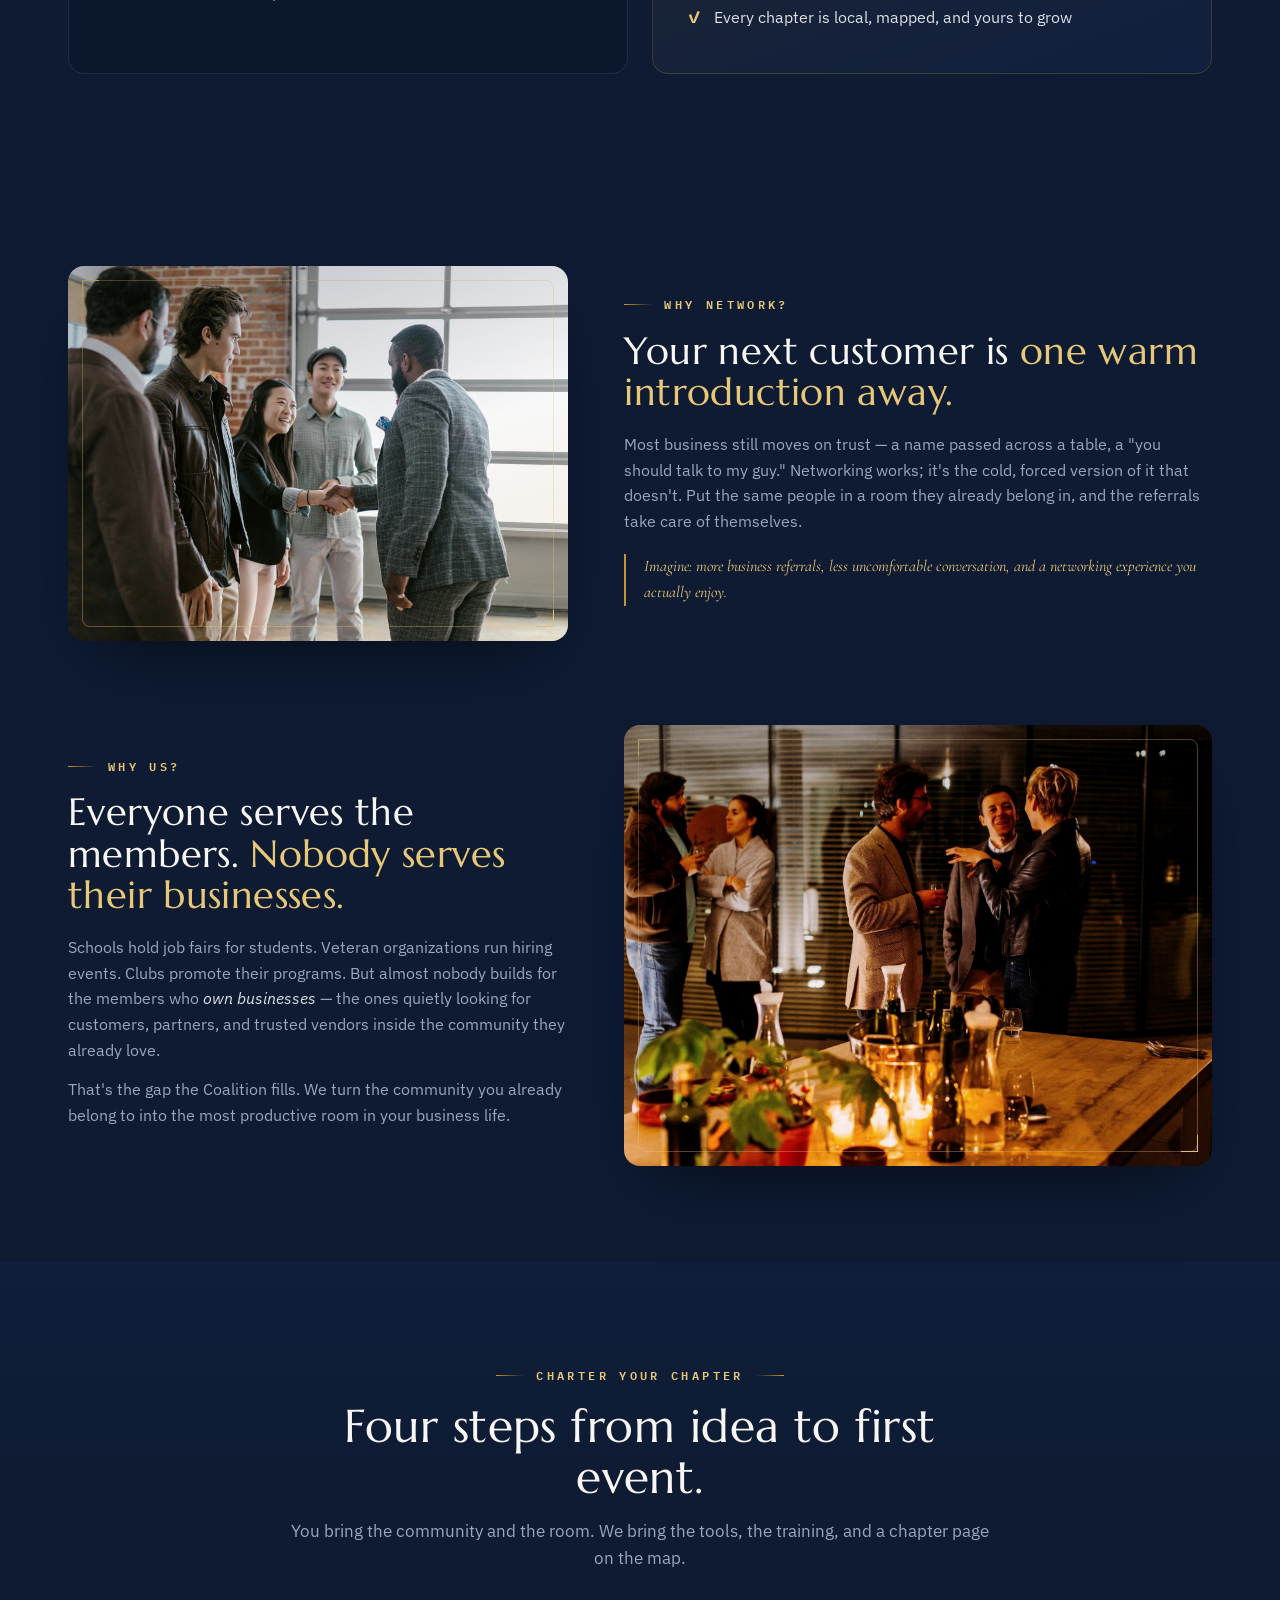
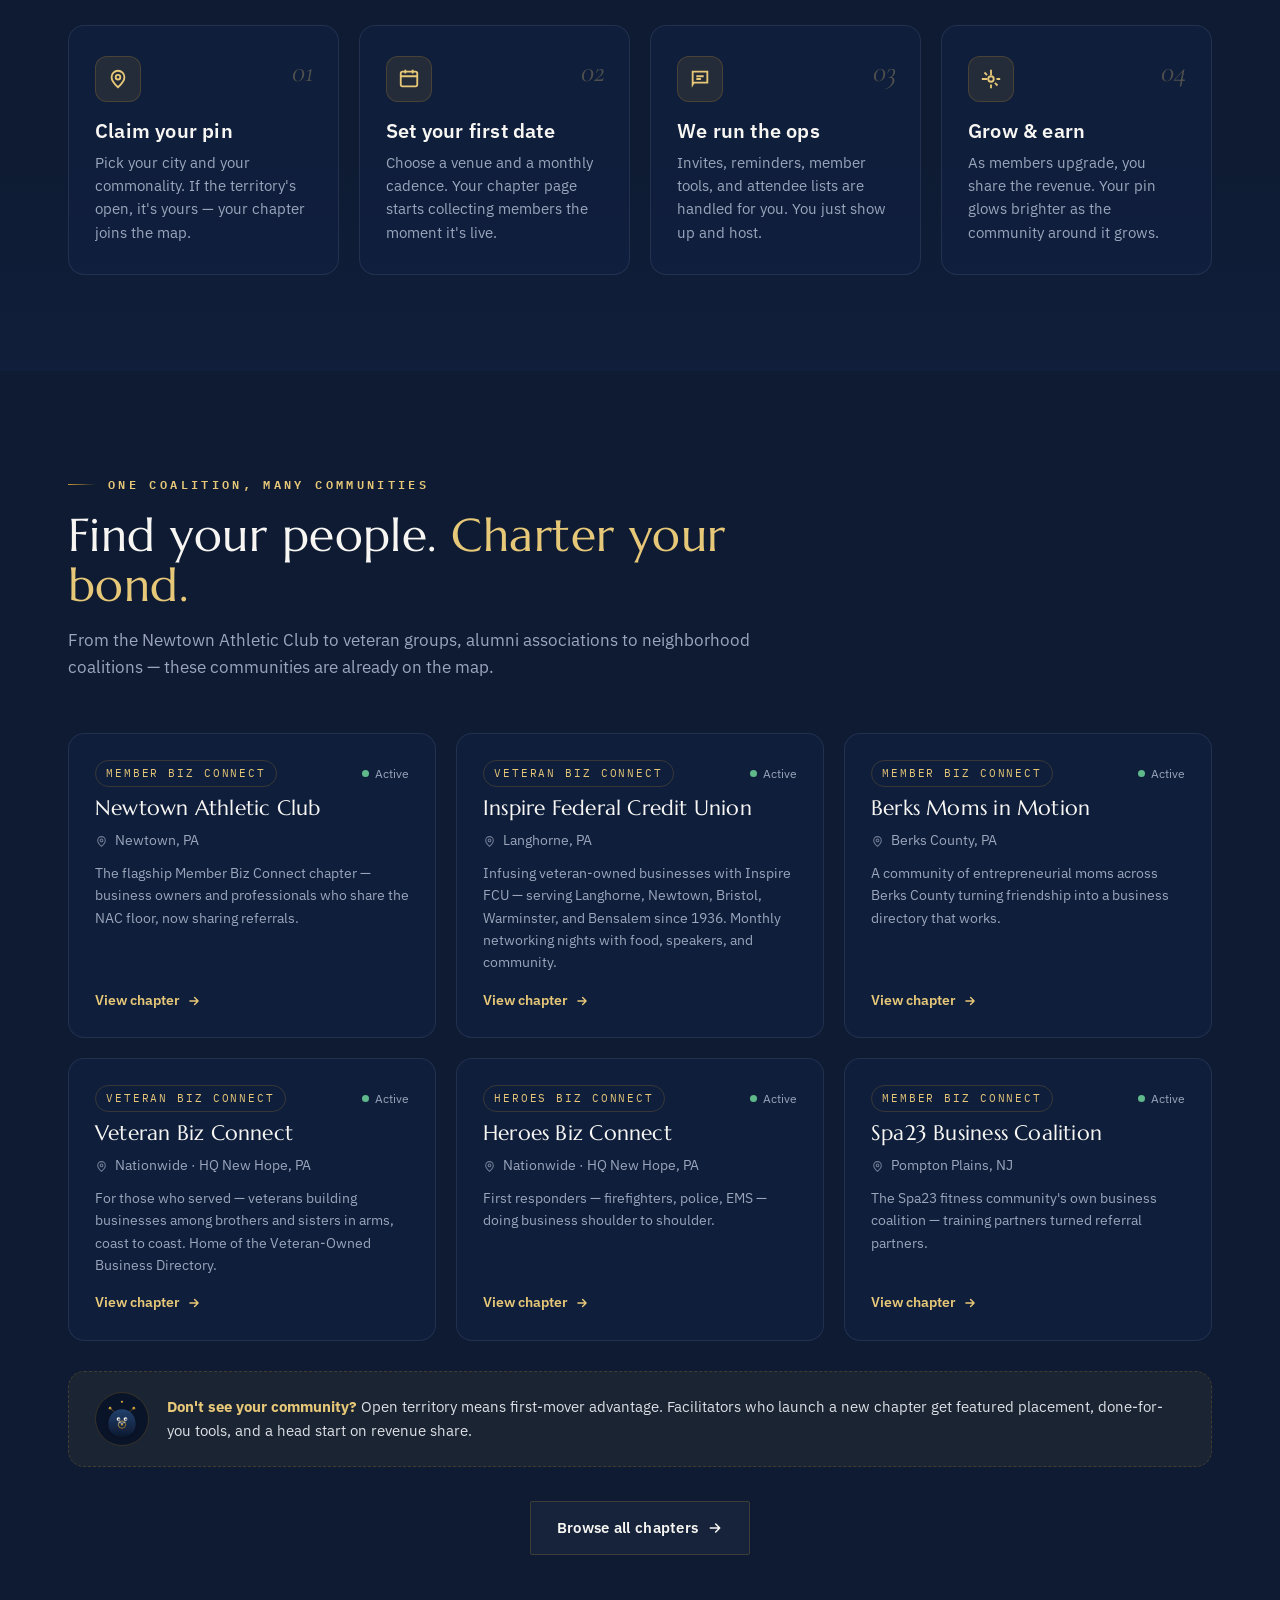
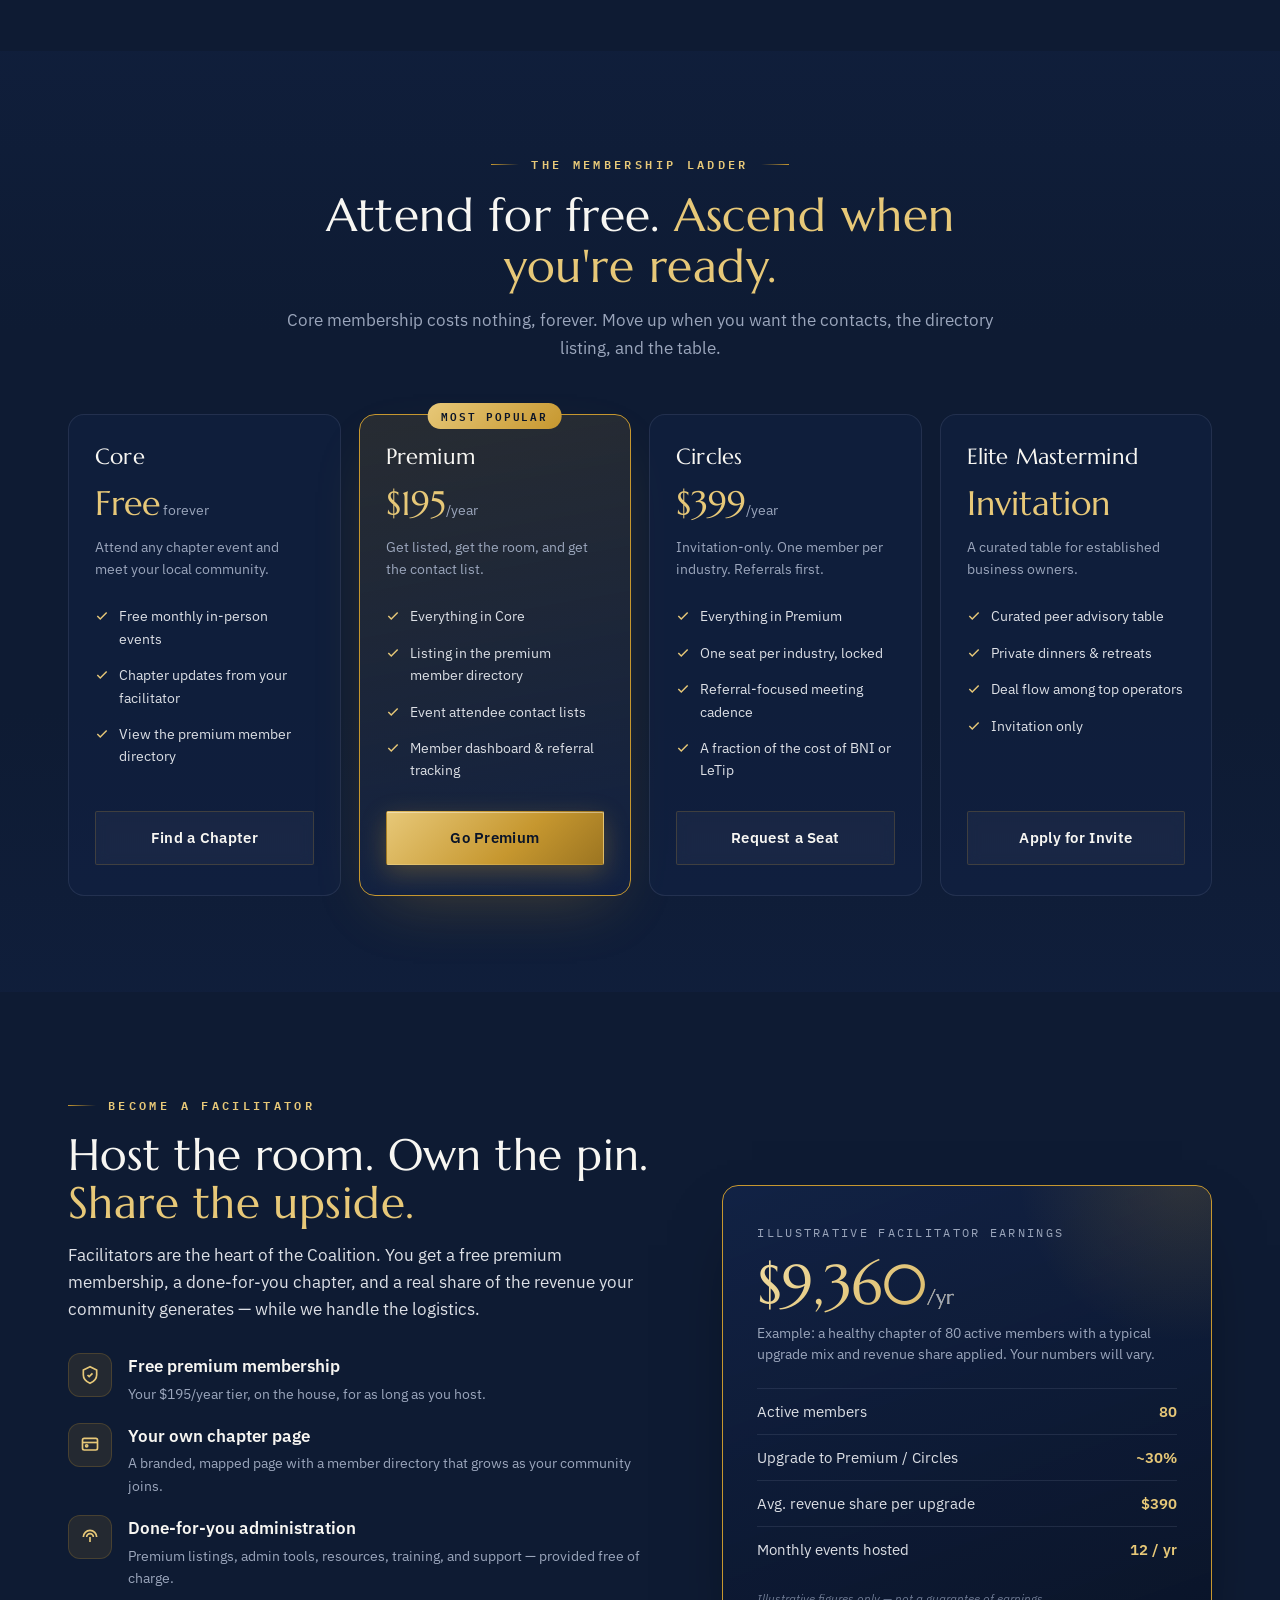
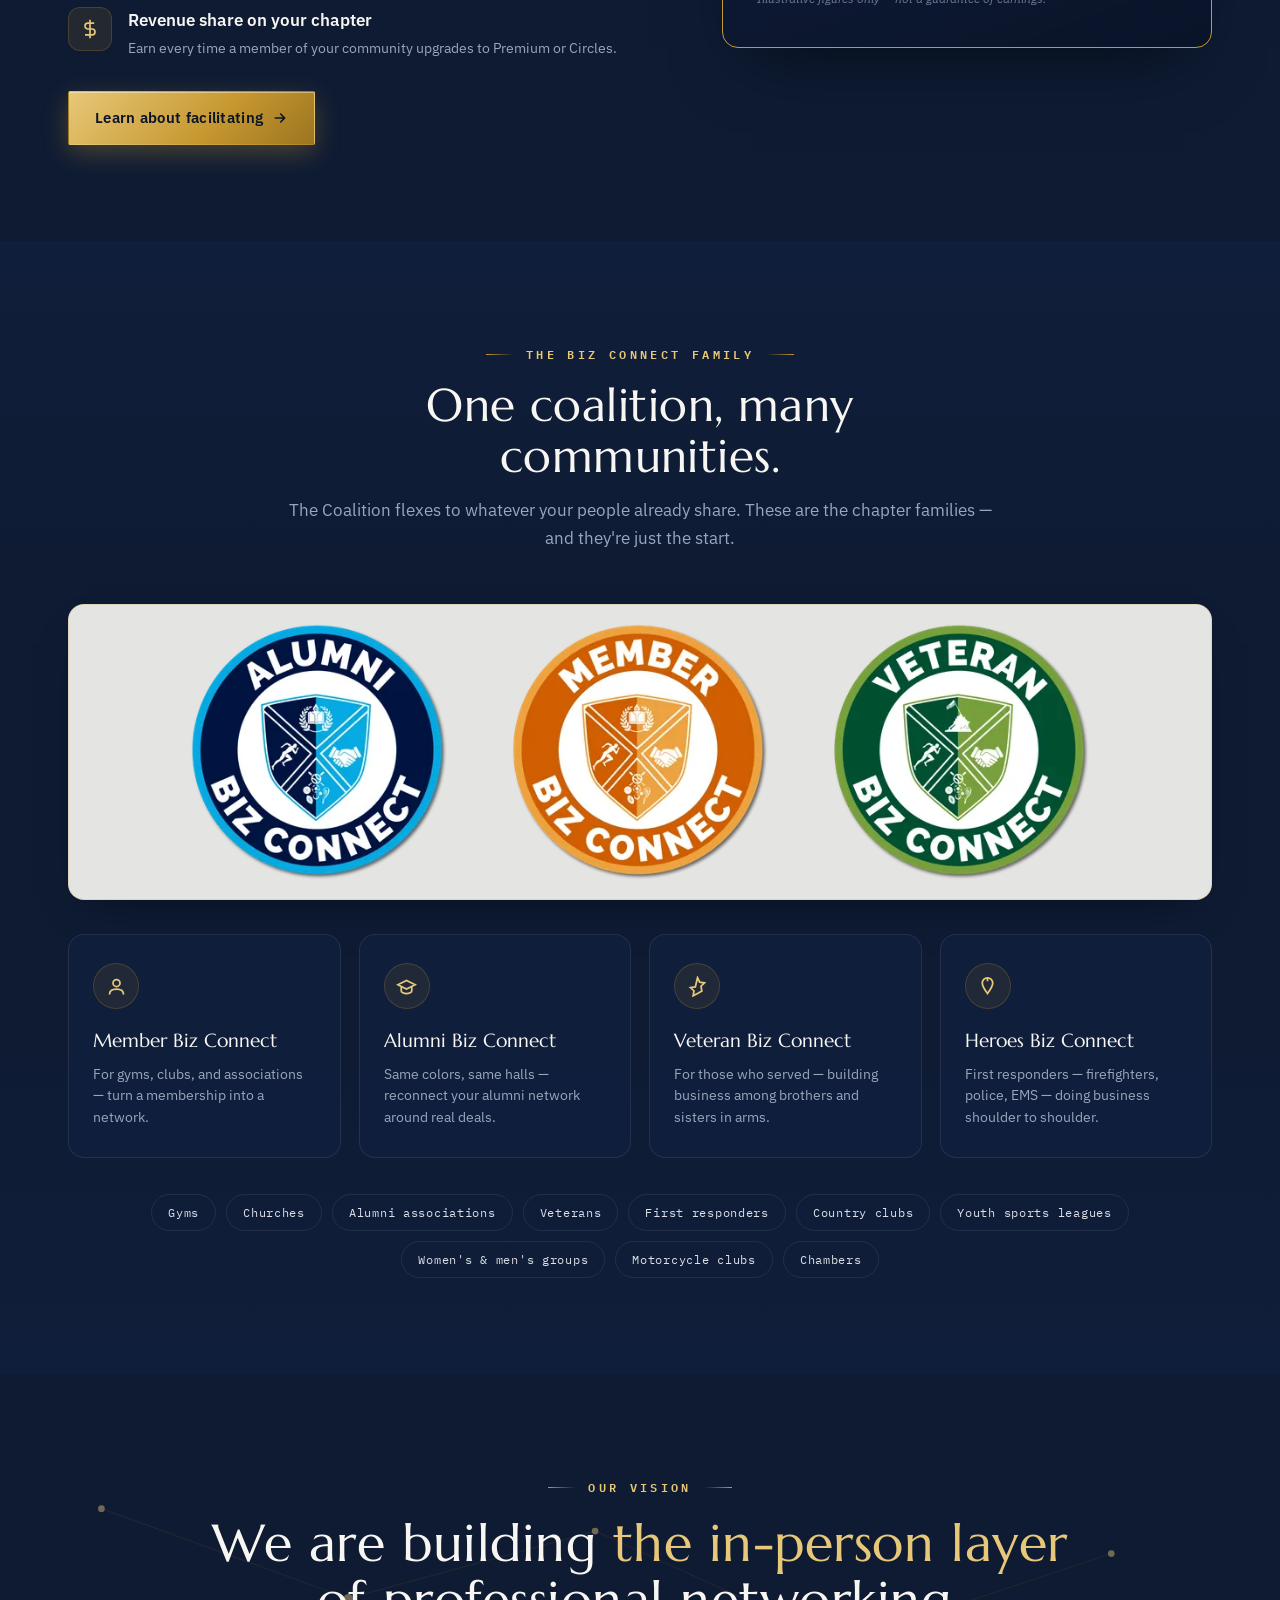
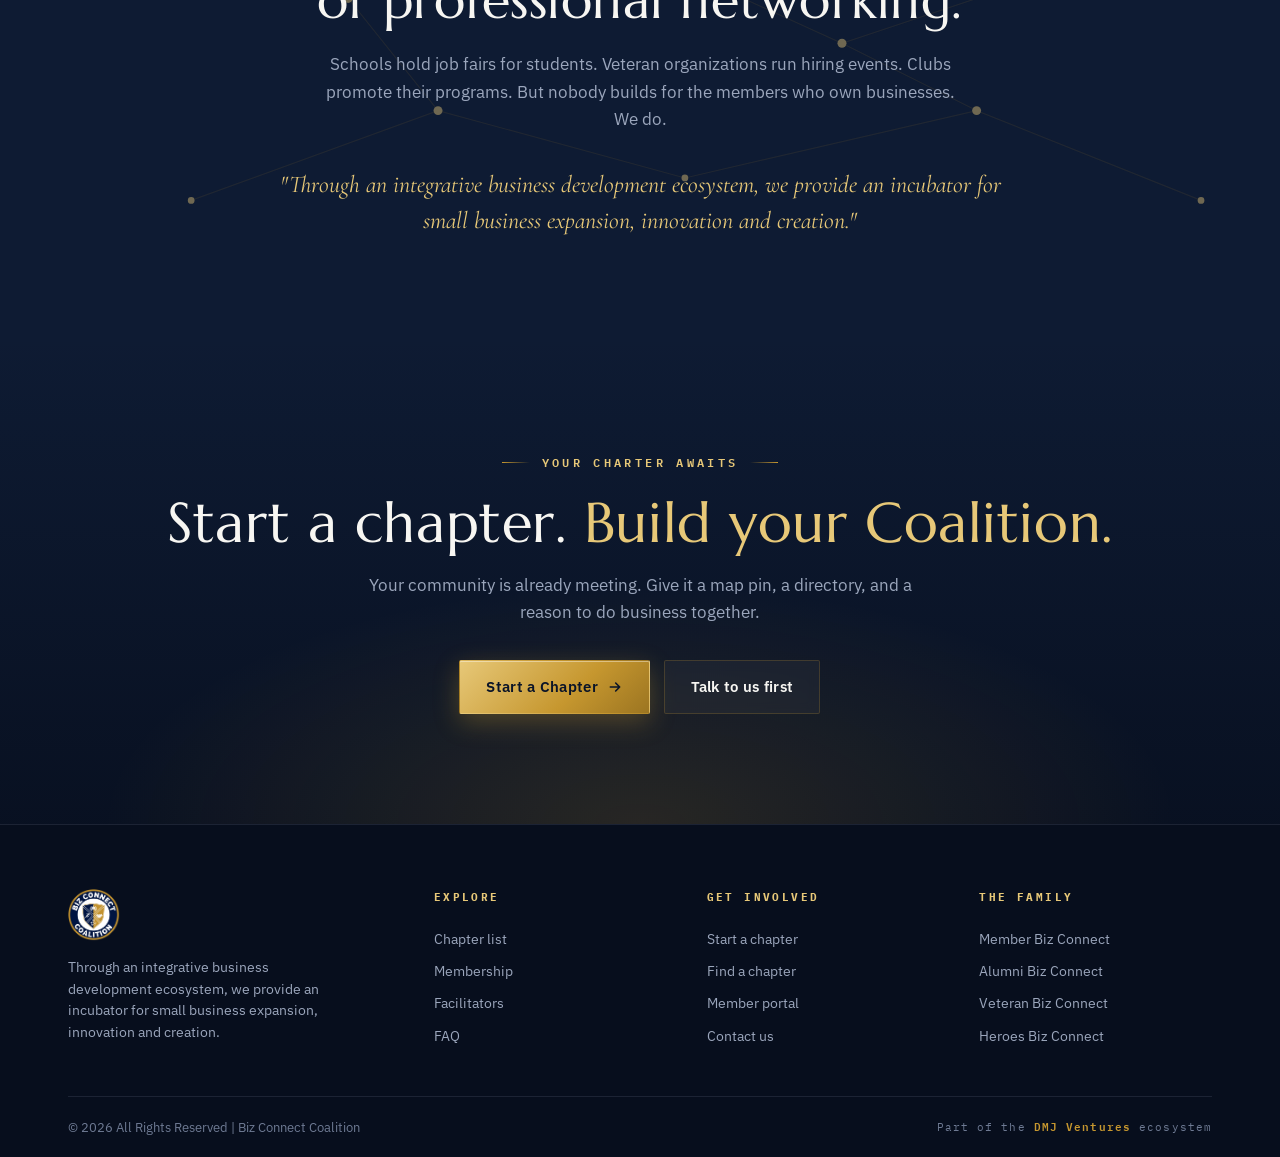
==== commit 0ad1faf3: "Allie learns to talk: click-to-chat Q&A with voice input Clicking Allie now opens a chat panel where" ====
--- a/index.html
+++ b/index.html
@@ -509,6 +509,7 @@
 <script src="data/chapters.js"></script>
 <script src="assets/js/site.js"></script>
 <script src="data/allie-poses.js"></script>
+<script src="data/allie-brain.js"></script>
 <script src="assets/js/allie.js"></script>
 <script>
   // homepage: drop the map pins + render 6 featured chapters
--- a/assets/css/site.css
+++ b/assets/css/site.css
@@ -550,23 +550,16 @@
 .allie.in{opacity:1;transform:translateY(0) scale(1);pointer-events:auto}
 .allie.bye{opacity:0;transform:translateY(30px) scale(.9);pointer-events:none}
 .allie-figure{
-  position:relative;width:118px;height:150px;cursor:pointer;
+  position:relative;width:190px;height:320px;cursor:pointer;
   animation:allie-bob 5.5s ease-in-out infinite;
 }
 .allie-img{
   position:absolute;inset:0;width:100%;height:100%;object-fit:contain;object-position:bottom;
   opacity:0;transition:opacity 1.1s ease;
-  filter:drop-shadow(0 14px 22px rgba(0,0,0,.45));
+  filter:drop-shadow(0 16px 26px rgba(0,0,0,.5));
 }
 .allie-img.on{opacity:1}
 .allie-img.flip{transform:scaleX(-1)}
-/* circle-style poses get a gold-ringed medallion treatment */
-.allie-figure.circle{width:104px;height:104px}
-.allie-figure.circle .allie-img{
-  border-radius:50%;object-fit:cover;object-position:top;
-  border:2px solid var(--gold);background:radial-gradient(circle at 40% 30%,var(--navy-700),var(--navy-950));
-  box-shadow:0 14px 30px rgba(0,0,0,.5),0 0 0 4px rgba(198,151,47,.15);
-}
 @keyframes allie-bob{0%,100%{transform:translateY(0)}50%{transform:translateY(-7px)}}
 .allie-bubble{
   max-width:250px;margin-bottom:12px;margin-right:8px;
@@ -590,11 +583,81 @@
 }
 .allie:hover .allie-close{opacity:1}
 .allie-close:hover{color:var(--ivory);border-color:var(--gold)}
+.allie-figure.chatting{animation:none;transform:scale(.92);transition:transform .4s}
+
+/* ---------- Allie chat panel ---------- */
+.allie-chat{
+  position:fixed;bottom:24px;right:236px;width:340px;max-width:calc(100vw - 40px);
+  background:linear-gradient(170deg,var(--navy-800),var(--navy-950));
+  border:1px solid var(--gold);border-radius:16px;overflow:hidden;
+  box-shadow:0 30px 70px -20px rgba(0,0,0,.7),0 0 0 4px rgba(198,151,47,.08);
+  opacity:0;transform:translateY(16px) scale(.96);transform-origin:bottom right;
+  pointer-events:none;transition:opacity .35s ease,transform .35s cubic-bezier(.2,1.1,.4,1);
+  display:flex;flex-direction:column;
+}
+.allie-chat.open{opacity:1;transform:translateY(0) scale(1);pointer-events:auto}
+.ac-head{
+  display:flex;align-items:center;gap:9px;padding:13px 16px;
+  background:rgba(198,151,47,.1);border-bottom:1px solid var(--line);
+}
+.ac-head b{font-family:var(--serif);font-weight:400;font-size:16px;letter-spacing:.06em;color:var(--ivory)}
+.ac-head .ac-sub{font-family:var(--mono);font-size:10px;letter-spacing:.16em;text-transform:uppercase;color:var(--gold-hi)}
+.ac-dot{width:8px;height:8px;border-radius:50%;background:var(--green);box-shadow:0 0 0 0 rgba(95,185,138,.6);animation:pulse 2.2s infinite;flex:none}
+.ac-close{
+  margin-left:auto;background:none;border:none;color:var(--slate);font-size:20px;line-height:1;
+  cursor:pointer;padding:2px 4px;transition:color .25s;
+}
+.ac-close:hover{color:var(--ivory)}
+.ac-msgs{
+  padding:14px;display:flex;flex-direction:column;gap:9px;
+  height:280px;overflow-y:auto;scrollbar-width:thin;scrollbar-color:var(--navy-600) transparent;
+}
+.ac-msg{
+  max-width:86%;padding:9px 13px;border-radius:13px;font-size:13.5px;line-height:1.5;
+  animation:acmsg .3s ease both;white-space:pre-wrap;
+}
+@keyframes acmsg{from{opacity:0;transform:translateY(6px)}to{opacity:1;transform:translateY(0)}}
+.ac-msg.allie{align-self:flex-start;background:var(--ivory);color:var(--navy-900);border-bottom-left-radius:4px}
+.ac-msg.user{align-self:flex-end;background:linear-gradient(135deg,var(--gold-hi),var(--gold));color:var(--navy-950);border-bottom-right-radius:4px;font-weight:500}
+.ac-msg.typing{display:flex;gap:4px;padding:12px 14px}
+.ac-msg.typing span{width:6px;height:6px;border-radius:50%;background:var(--navy-600);animation:acdot 1.2s infinite}
+.ac-msg.typing span:nth-child(2){animation-delay:.15s}
+.ac-msg.typing span:nth-child(3){animation-delay:.3s}
+@keyframes acdot{0%,60%,100%{transform:translateY(0);opacity:.5}30%{transform:translateY(-4px);opacity:1}}
+.ac-chips{display:flex;flex-wrap:wrap;gap:6px;padding:0 14px 10px}
+.ac-chip{
+  font-family:var(--mono);font-size:11px;letter-spacing:.02em;color:var(--gold-hi);
+  background:rgba(198,151,47,.1);border:1px solid var(--line);border-radius:100px;
+  padding:6px 12px;cursor:pointer;transition:.25s;text-align:left;
+}
+.ac-chip:hover{background:rgba(198,151,47,.22);color:var(--gold-glow)}
+.ac-input{
+  display:flex;align-items:center;gap:6px;padding:10px 12px;
+  border-top:1px solid var(--line-soft);background:rgba(10,20,40,.6);
+}
+.ac-input input{
+  flex:1;background:rgba(247,246,242,.06);border:1px solid var(--line-soft);border-radius:100px;
+  color:var(--ivory);font-family:var(--sans);font-size:13.5px;padding:9px 15px;outline:none;
+  transition:border-color .25s;
+}
+.ac-input input:focus{border-color:var(--gold)}
+.ac-input input::placeholder{color:var(--slate-dim)}
+.ac-input button{
+  width:36px;height:36px;flex:none;border-radius:50%;border:1px solid var(--line);cursor:pointer;
+  display:flex;align-items:center;justify-content:center;transition:.25s;padding:0;
+}
+.ac-input button svg{width:16px;height:16px}
+#allieMic{background:rgba(247,246,242,.05);color:var(--slate)}
+#allieMic:hover{color:var(--ivory);border-color:var(--gold)}
+#allieMic.listening{background:rgba(198,151,47,.25);color:var(--gold-glow);border-color:var(--gold);animation:pulse 1.6s infinite}
+#allieSend{background:linear-gradient(135deg,var(--gold-hi),var(--gold));color:var(--navy-950);border-color:transparent}
+#allieSend:hover{transform:scale(1.08)}
 @media (max-width:680px){
-  .allie{right:14px;bottom:14px}
-  .allie-figure{width:88px;height:112px}
-  .allie-figure.circle{width:80px;height:80px}
+  .allie{right:12px;bottom:12px}
+  .allie-figure{width:120px;height:200px}
   .allie-bubble{max-width:200px;font-size:12.5px}
+  .allie-chat{left:12px;right:12px;width:auto;bottom:224px}
+  .ac-msgs{height:200px}
 }
 @media (prefers-reduced-motion:reduce){
   .allie-figure{animation:none}
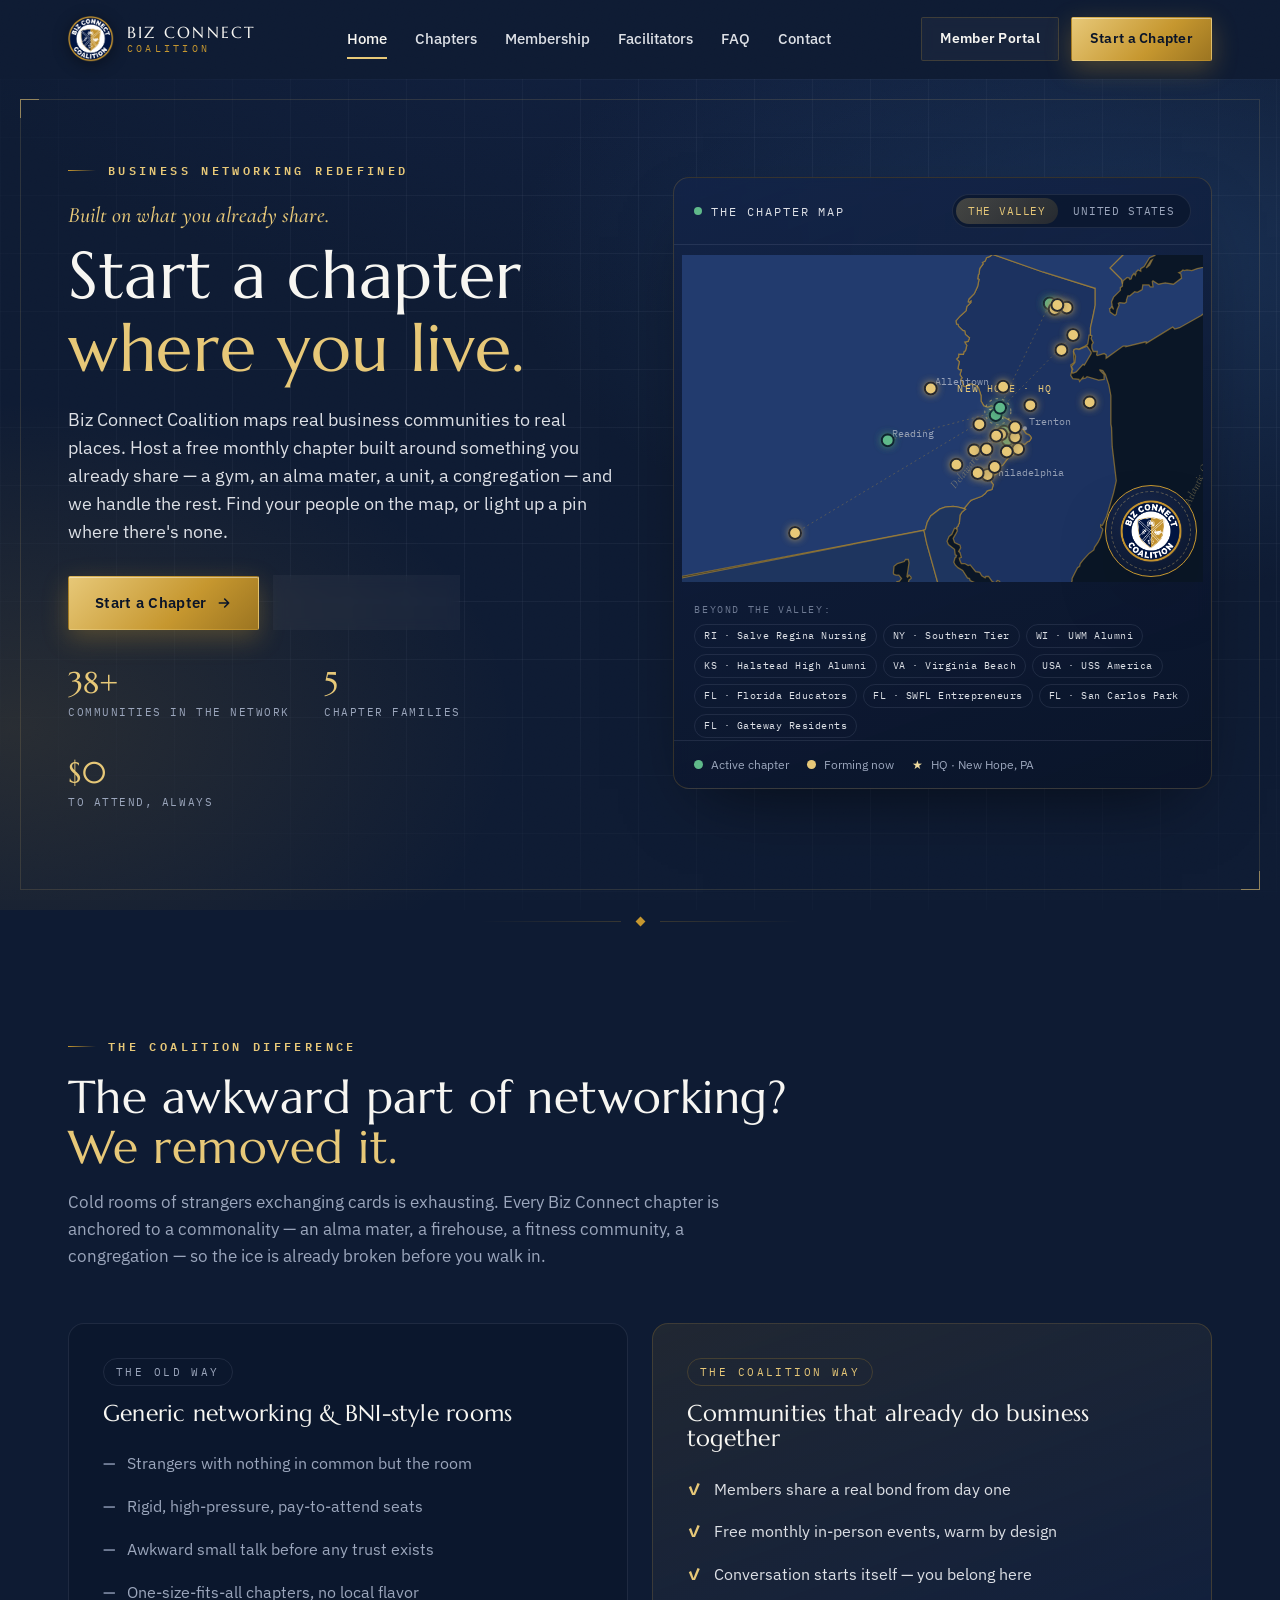
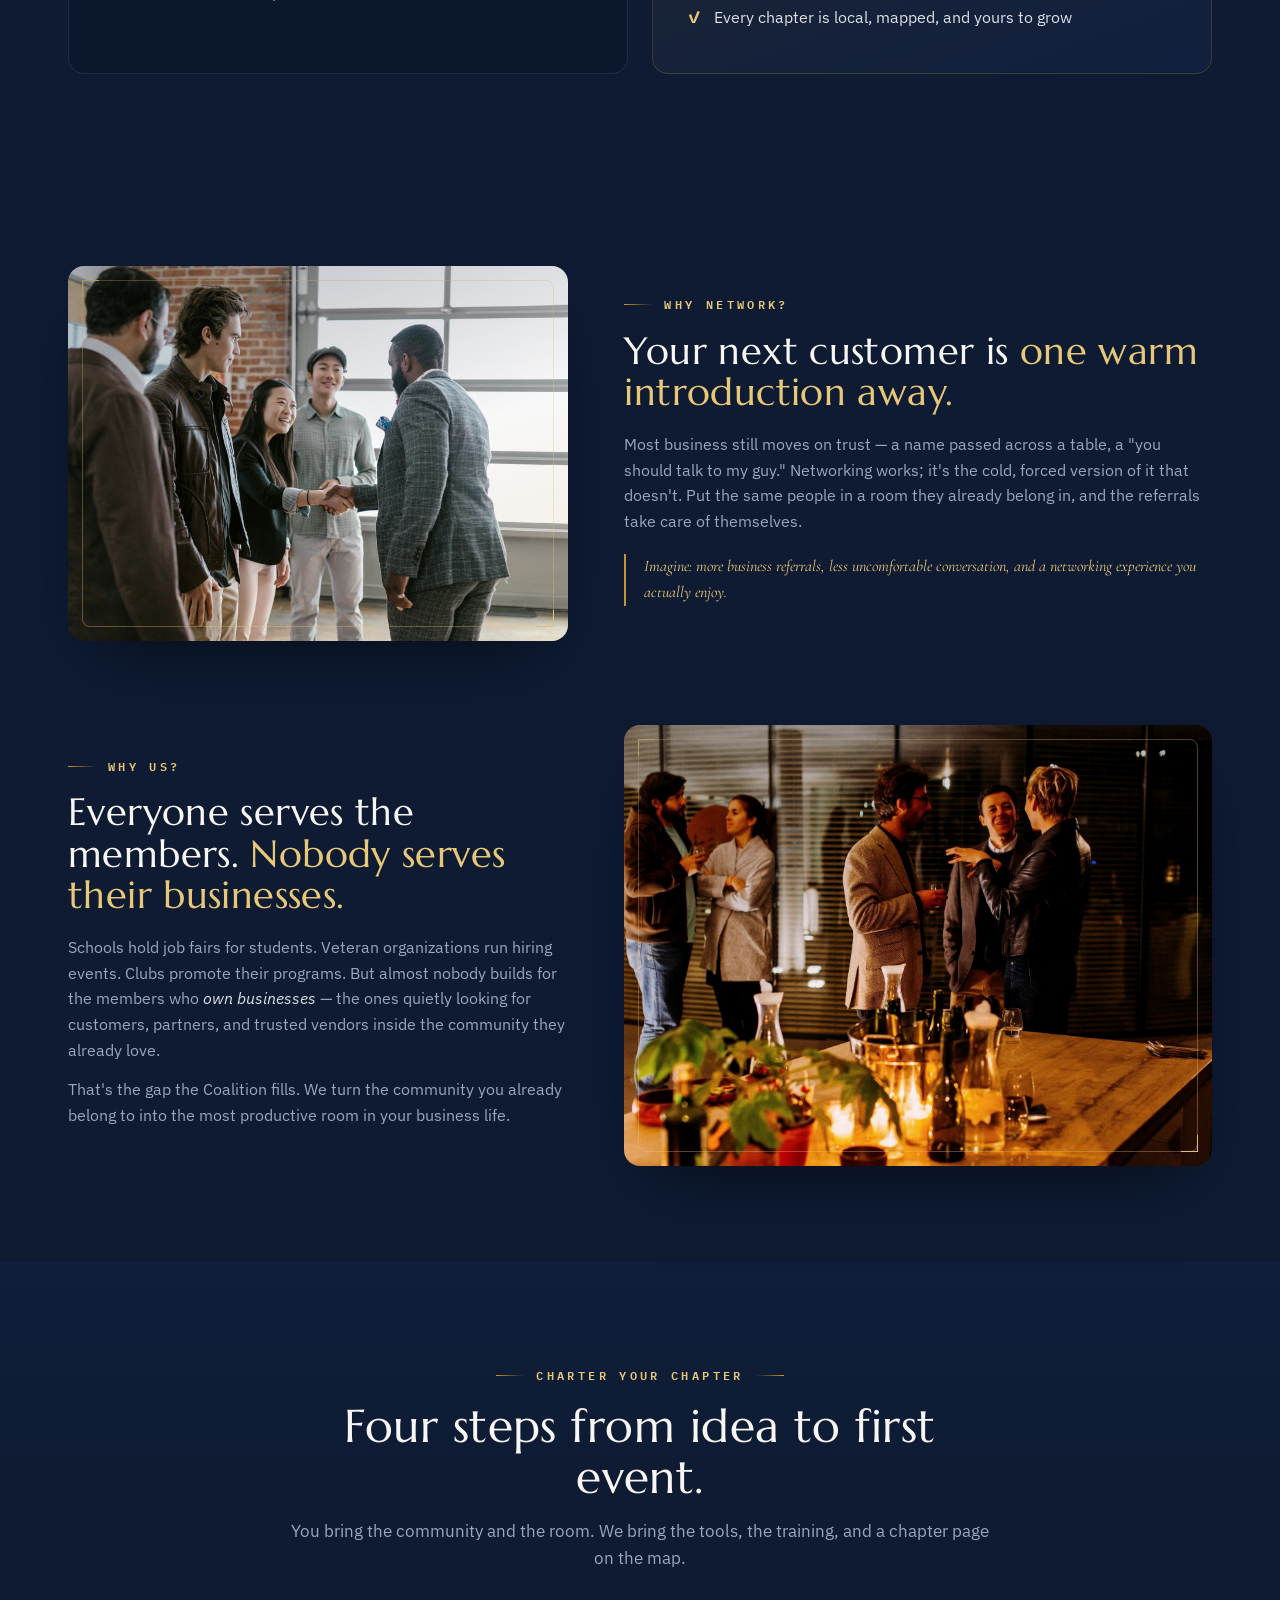
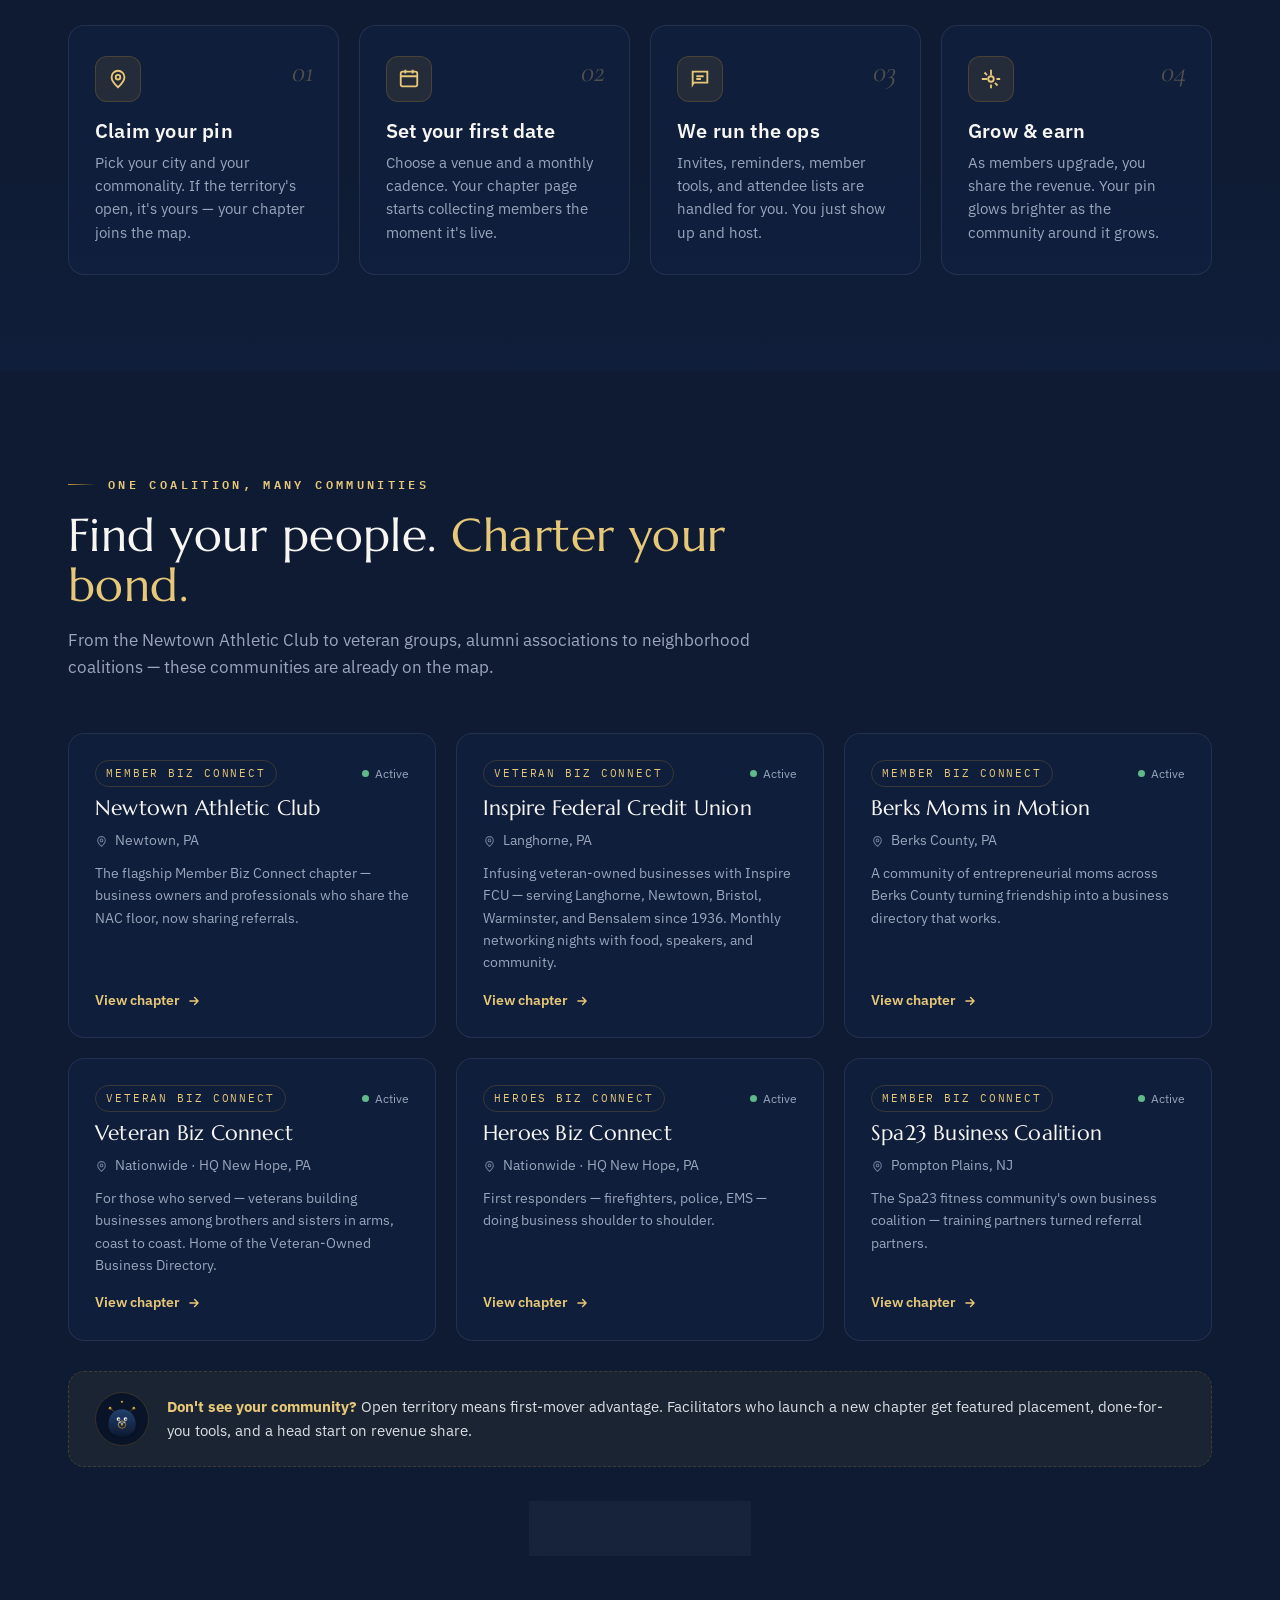
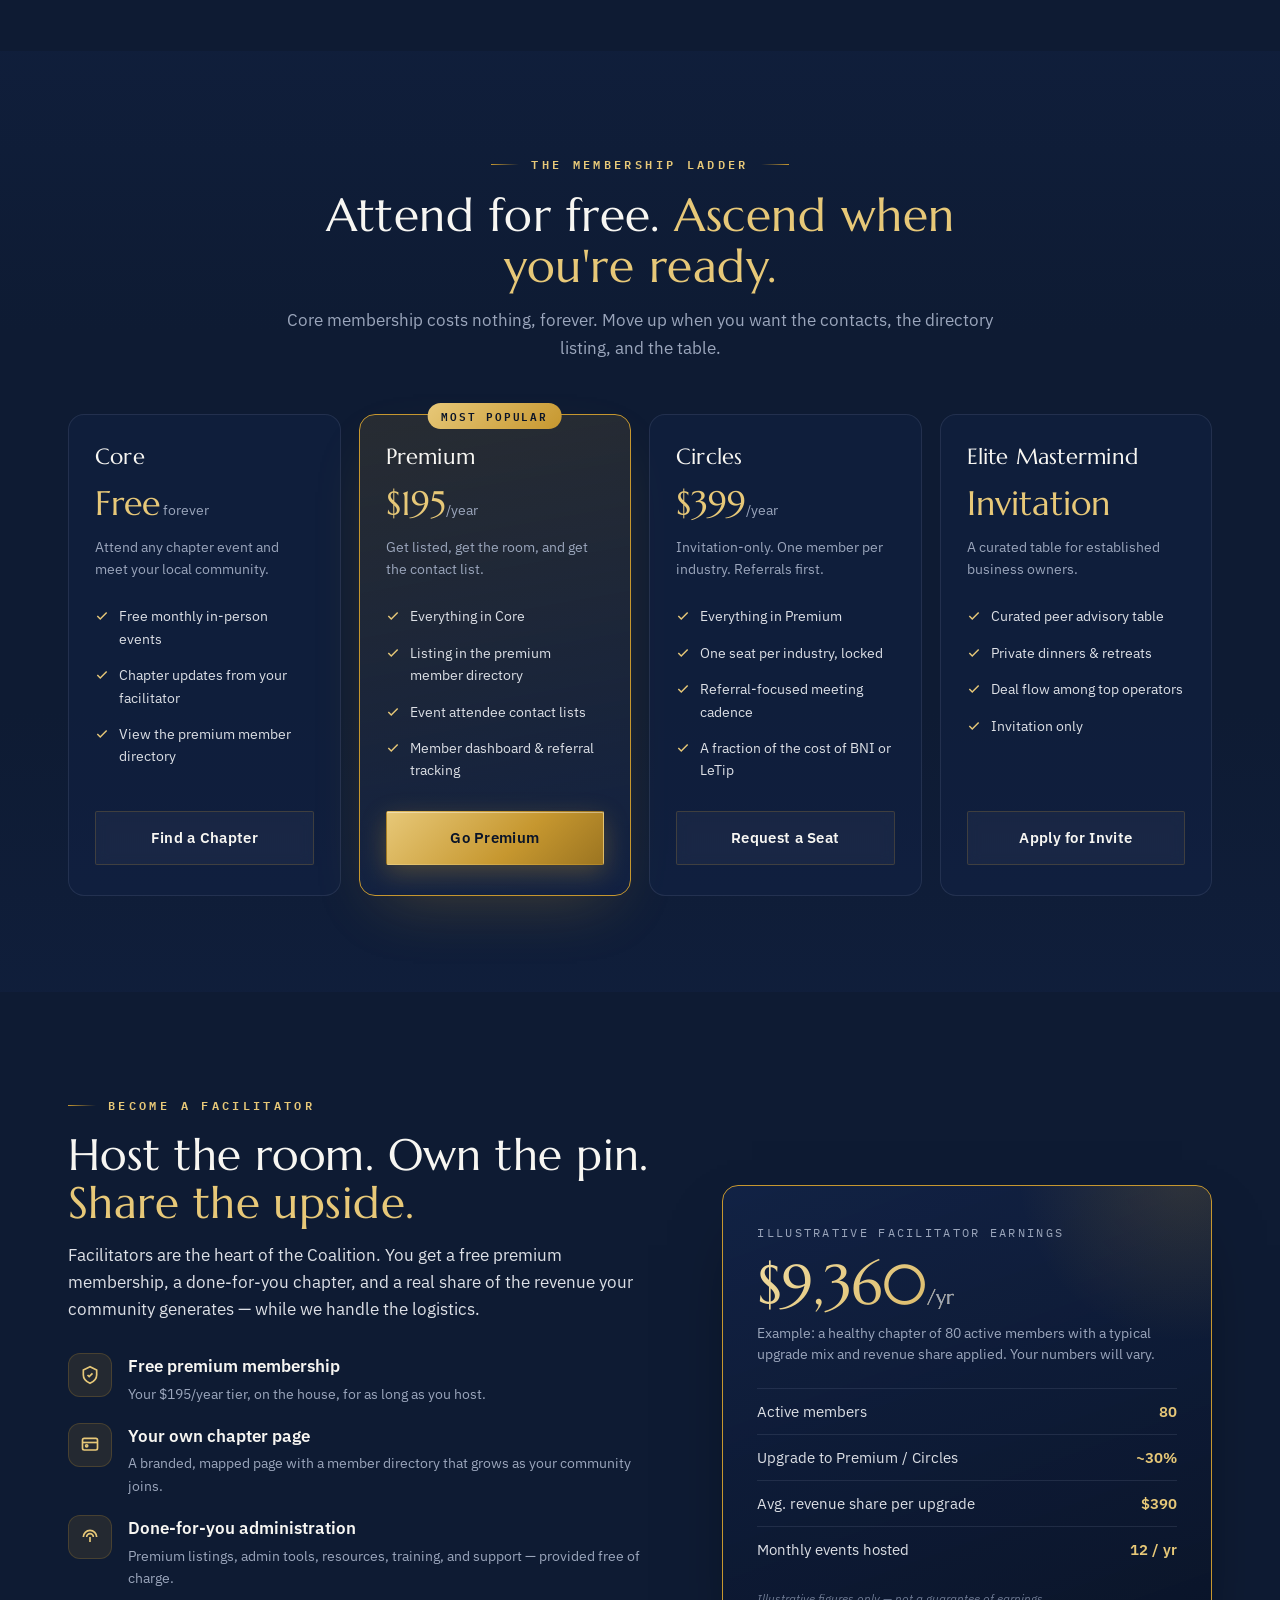
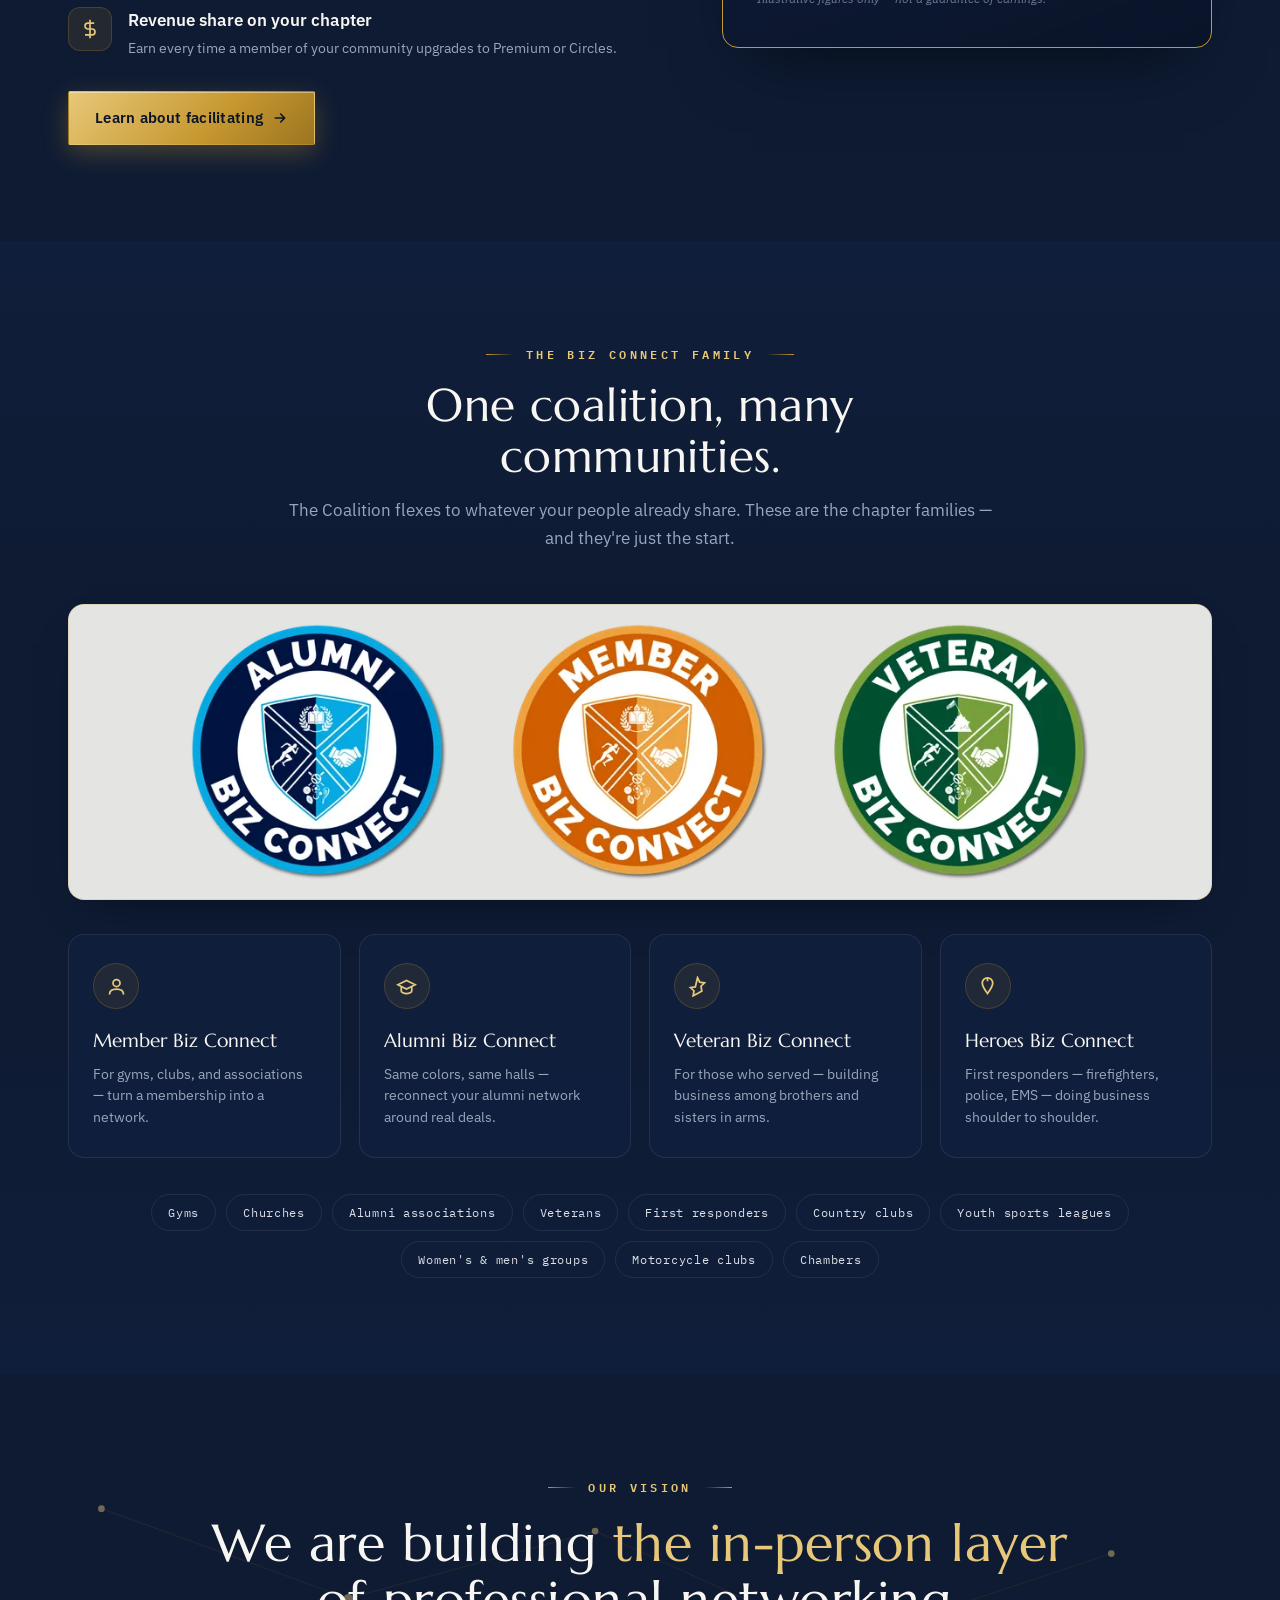
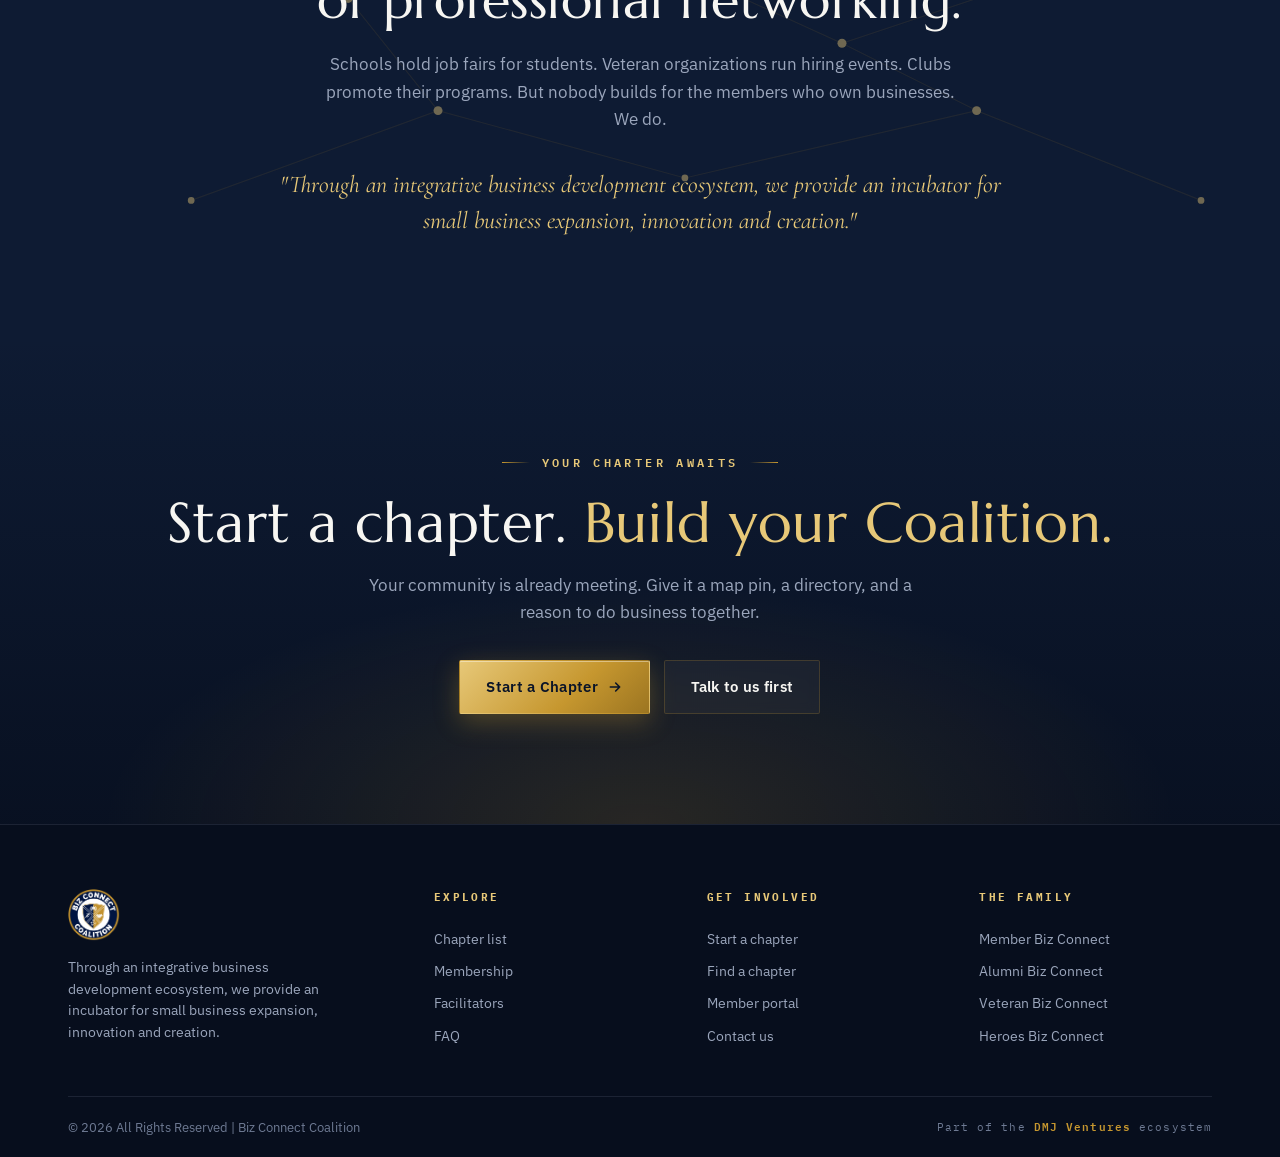
==== commit 81654b23: "Geographic chapter map: real state shapes + Valley/USA zoom toggle The hero map is now built on actu" ====
--- a/index.html
+++ b/index.html
@@ -77,17 +77,15 @@
     <div class="map-card reveal" data-d="2">
       <div class="map-head">
         <div class="mt"><span class="live-dot"></span> The chapter map</div>
-        <div class="map-chip">Est. New Hope, PA</div>
+        <div class="map-toggle" role="group" aria-label="Map zoom">
+          <button class="mz on" id="mzValley" type="button">The Valley</button>
+          <button class="mz" id="mzUsa" type="button">United States</button>
+        </div>
       </div>
       <div class="map-svg-wrap" id="mapWrap">
-        <svg id="regionMap" viewBox="0 0 600 380" role="img" aria-label="Map of the Delaware Valley — greater Philadelphia region — with glowing chapter pins">
+        <svg id="regionMap" class="map-drift" viewBox="0 0 975 610" role="img"
+             aria-label="Map of the United States with glowing chapter pins, zoomed to the Delaware Valley by default">
           <defs>
-            <radialGradient id="landGrad" cx="45%" cy="40%" r="85%">
-              <stop offset="0" stop-color="#1B3160"/><stop offset="1" stop-color="#0E1F40"/>
-            </radialGradient>
-            <radialGradient id="landGrad2" cx="55%" cy="35%" r="85%">
-              <stop offset="0" stop-color="#172C58"/><stop offset="1" stop-color="#0C1C3A"/>
-            </radialGradient>
             <filter id="pinGlow" x="-80%" y="-80%" width="260%" height="260%">
               <feGaussianBlur stdDeviation="3.4" result="b"/><feMerge><feMergeNode in="b"/><feMergeNode in="SourceGraphic"/></feMerge>
             </filter>
@@ -95,65 +93,11 @@
               <feGaussianBlur stdDeviation="5" result="b"/><feMerge><feMergeNode in="b"/><feMergeNode in="SourceGraphic"/></feMerge>
             </filter>
           </defs>
-          <g class="map-drift">
-            <!-- PENNSYLVANIA — west of the Delaware River -->
-            <path d="M14 26 L388 16
-              C393 48 380 78 393 106 C400 122 410 132 405 148
-              C399 164 420 170 424 180
-              C419 200 392 212 373 226
-              C354 242 368 264 391 284 C412 302 436 332 447 362
-              L418 378 L14 378 Z"
-              fill="url(#landGrad)" stroke="rgba(198,151,47,.30)" stroke-width="1.2"/>
-            <!-- NEW JERSEY — between the river and the Atlantic -->
-            <path d="M396 16 L560 8
-              C574 62 552 118 562 168 C548 226 512 292 476 352
-              L455 362
-              C444 332 420 302 399 284 C376 264 362 242 381 226
-              C400 212 427 200 432 180
-              C428 170 407 164 413 148 C418 132 408 122 401 106
-              C388 78 401 48 396 16 Z"
-              fill="url(#landGrad2)" stroke="rgba(198,151,47,.22)" stroke-width="1.1"/>
-            <!-- Atlantic shore hatching -->
-            <g stroke="rgba(155,166,188,.28)" stroke-width="1" fill="none">
-              <path d="M574 70 C566 108 572 140 566 176" stroke-dasharray="2 6"/>
-              <path d="M566 200 C552 250 528 300 498 348" stroke-dasharray="2 6"/>
-            </g>
-            <!-- region labels -->
-            <text x="120" y="120" fill="rgba(155,166,188,.30)" font-family="'IBM Plex Mono',monospace" font-size="13" letter-spacing="7">PENNSYLVANIA</text>
-            <text x="452" y="252" fill="rgba(155,166,188,.30)" font-family="'IBM Plex Mono',monospace" font-size="12" letter-spacing="5" transform="rotate(-62 452 252)">NEW JERSEY</text>
-            <text x="500" y="330" fill="rgba(155,166,188,.24)" font-family="'Cormorant Garamond',serif" font-size="14" font-style="italic" transform="rotate(-56 500 330)">Atlantic Ocean</text>
-            <!-- Delaware River label along the bend -->
-            <text x="404" y="252" fill="rgba(231,200,120,.42)" font-family="'Cormorant Garamond',serif" font-size="12.5" font-style="italic" transform="rotate(-38 404 252)">Delaware River</text>
-            <!-- reference cities -->
-            <g font-family="'IBM Plex Mono',monospace" font-size="9.5" fill="rgba(221,224,230,.62)">
-              <circle cx="356" cy="228" r="2.6" fill="rgba(221,224,230,.65)"/>
-              <text x="296" y="222">Philadelphia</text>
-              <circle cx="428" cy="168" r="2" fill="rgba(155,166,188,.5)"/>
-              <text x="436" y="164" fill="rgba(155,166,188,.55)">Trenton</text>
-              <circle cx="364" cy="140" r="2" fill="rgba(155,166,188,.5)"/>
-              <text x="300" y="136" fill="rgba(155,166,188,.55)">Doylestown</text>
-              <circle cx="196" cy="192" r="2" fill="rgba(155,166,188,.5)"/>
-              <text x="150" y="208" fill="rgba(155,166,188,.55)">Reading</text>
-              <circle cx="276" cy="112" r="2" fill="rgba(155,166,188,.5)"/>
-              <text x="222" y="106" fill="rgba(155,166,188,.55)">Allentown</text>
-            </g>
-            <!-- HQ: New Hope, PA -->
-            <g id="hqMarker">
-              <circle cx="404" cy="130" r="11" fill="none" stroke="rgba(231,200,120,.55)" stroke-width="1" stroke-dasharray="2 3"/>
-              <path d="M404 122 L406.4 127.2 L412 127.8 L407.8 131.6 L409 137 L404 134.2 L399 137 L400.2 131.6 L396 127.8 L401.6 127.2 Z"
-                fill="#F0DCA0" filter="url(#hqGlow)"/>
-              <text x="368" y="116" font-family="'IBM Plex Mono',monospace" font-size="9.5" fill="#E7C878" letter-spacing="1">NEW HOPE · HQ</text>
-            </g>
-            <!-- network lines from HQ -->
-            <g stroke="rgba(198,151,47,.26)" stroke-width="1" fill="none" stroke-dasharray="3 5">
-              <path d="M404 130 L386 162 L356 228"/>
-              <path d="M404 130 L196 192"/>
-              <path d="M404 130 L506 58"/>
-              <path d="M404 130 L524 84"/>
-              <path d="M386 162 L402 172"/>
-            </g>
-            <g id="pinLayer"></g>
-          </g>
+          <g id="statesLayer"></g>
+          <g id="netLines"></g>
+          <g id="cityLayer"></g>
+          <g id="hqLayer"></g>
+          <g id="pinLayer"></g>
         </svg>
         <div class="map-tooltip" id="mapTip"></div>
         <div class="crest-medallion" aria-hidden="true"><img src="assets/img/bcc-crest.png" alt=""></div>
@@ -162,7 +106,7 @@
       <div class="map-legend">
         <div class="lg"><span class="sw" style="background:#5FB98A"></span> Active chapter</div>
         <div class="lg"><span class="sw" style="background:var(--gold-hi)"></span> Forming now</div>
-        <div class="lg"><span class="sw gold-star">★</span> Coalition HQ</div>
+        <div class="lg"><span class="sw gold-star">★</span> HQ · New Hope, PA</div>
       </div>
     </div>
   </div>
@@ -507,13 +451,14 @@
 </footer>
 
 <script src="data/chapters.js"></script>
+<script src="assets/js/us-map.js"></script>
 <script src="assets/js/site.js"></script>
 <script src="data/allie-poses.js"></script>
 <script src="data/allie-brain.js"></script>
 <script src="assets/js/allie.js"></script>
 <script>
-  // homepage: drop the map pins + render 6 featured chapters
-  BCC.dropPins("pinLayer","mapTip","mapWrap");
+  // homepage: build the geographic map + render 6 featured chapters
+  BCC.buildMap();
   var featured=BCC_CHAPTERS.filter(function(c){return c.status==="active";})
     .concat(BCC_CHAPTERS.filter(function(c){return c.status!=="active";}))
     .slice(0,6);
--- a/assets/css/site.css
+++ b/assets/css/site.css
@@ -156,7 +156,8 @@
   border:1px solid var(--line);border-radius:var(--r);overflow:hidden;
   box-shadow:var(--shadow-lg);backdrop-filter:blur(8px);position:relative;
 }
-.map-head{display:flex;align-items:center;justify-content:space-between;padding:16px 20px;border-bottom:1px solid var(--line-soft)}
+.map-head{display:flex;align-items:center;justify-content:space-between;padding:16px 20px;border-bottom:1px solid var(--line-soft);flex-wrap:wrap;gap:10px}
+.map-head .mt{white-space:nowrap}
 .map-head .mt{font-family:var(--mono);font-size:12px;letter-spacing:.16em;text-transform:uppercase;color:var(--ivory-dim);display:flex;align-items:center;gap:9px}
 .live-dot{width:8px;height:8px;border-radius:50%;background:var(--green);box-shadow:0 0 0 0 rgba(95,185,138,.6);animation:pulse 2.2s infinite}
 @keyframes pulse{0%{box-shadow:0 0 0 0 rgba(95,185,138,.5)}70%{box-shadow:0 0 0 9px rgba(95,185,138,0)}100%{box-shadow:0 0 0 0 rgba(95,185,138,0)}}
@@ -184,18 +185,58 @@
   cursor:pointer;transition:.25s;font-size:10px;white-space:nowrap;
 }
 .map-beyond .bc:hover{border-color:var(--gold);color:var(--gold-hi)}
-.pin-g{cursor:pointer}
+.pin-g{cursor:pointer;opacity:0;transition:opacity .6s ease}
+.pin-g.dropped{opacity:1}
 .pin-g .ring{opacity:0;transform-box:fill-box;transform-origin:center;animation:pinring 3s ease-out infinite}
 @keyframes pinring{0%{opacity:.7;transform:scale(.4)}80%{opacity:0;transform:scale(2.3)}100%{opacity:0}}
-.pin-g{opacity:0;transform:translate(var(--px,0),var(--py,0)) translateY(-14px);transition:opacity .5s,transform .5s cubic-bezier(.2,1.4,.4,1)}
-.pin-g.dropped{opacity:1;transform:translate(var(--px,0),var(--py,0)) translateY(0)}
+/* ---------- geographic map (real state shapes + zoom) ---------- */
+.map-toggle{display:flex;gap:3px;background:rgba(10,20,40,.65);border:1px solid var(--line-soft);border-radius:100px;padding:3px}
+.map-toggle .mz{
+  font-family:var(--mono);font-size:10.5px;letter-spacing:.08em;text-transform:uppercase;
+  color:var(--slate);background:none;border:none;border-radius:100px;padding:6px 12px;
+  cursor:pointer;transition:color .25s,background .25s;white-space:nowrap;
+}
+.map-toggle .mz:hover{color:var(--ivory)}
+.map-toggle .mz.on{
+  background:linear-gradient(135deg,rgba(231,200,120,.26),rgba(198,151,47,.14));
+  color:var(--gold-hi);
+}
+#regionMap{--pk:1}
+#regionMap .ocean{fill:#0A1626}
+#regionMap .st{fill:#182B52;stroke:rgba(155,166,188,.34);stroke-width:1;transition:fill .6s}
+#regionMap .st.focus{fill:#223B6E;stroke:rgba(198,151,47,.55);stroke-width:1.3}
+/* two-tone the river border: NJ reads a shade different from PA */
+#regionMap .st[data-n="New Jersey"]{fill:#1C3260}
+#regionMap .st[data-n="Delaware"],#regionMap .st[data-n="Maryland"]{fill:#1E355F}
+#regionMap.us-mode .st{fill:#16294F}
+#regionMap.us-mode .st.focus,
+#regionMap.us-mode .st[data-n="New Jersey"],
+#regionMap.us-mode .st[data-n="Delaware"],
+#regionMap.us-mode .st[data-n="Maryland"]{fill:#1B3160;stroke:rgba(198,151,47,.38);stroke-width:1}
+#regionMap .city text{font-family:'IBM Plex Mono',monospace;fill:rgba(221,224,230,.62)}
+#regionMap .sea text{font-family:'Cormorant Garamond',serif;font-style:italic;fill:rgba(231,200,120,.44)}
+#regionMap .hq text{font-family:'IBM Plex Mono',monospace}
+/* at the national zoom the valley cluster tightens so it reads as
+   a constellation, not a blob */
+#regionMap.us-mode .pin-g:not(.far-pin) circle{r:2.4}
+#regionMap.us-mode .pin-g:not(.far-pin) .ring{r:5.5}
+#regionMap .net{stroke:rgba(198,151,47,.30);stroke-width:1;stroke-dasharray:2 3}
+#regionMap .net.far{stroke:rgba(198,151,47,.38);stroke-dasharray:8 10}
+#regionMap .val-only{opacity:1;transition:opacity .5s}
+#regionMap.us-mode .val-only{opacity:0}
+#regionMap .us-only{opacity:0;transition:opacity .5s}
+#regionMap.us-mode .us-only{opacity:1}
 /* crest medallion on map card */
 .crest-medallion{
   position:absolute;z-index:6;bottom:14px;right:14px;width:92px;height:92px;border-radius:50%;
   background:radial-gradient(circle at 38% 30%,var(--navy-700),var(--navy-950));
   border:1px solid var(--gold);display:flex;align-items:center;justify-content:center;
   box-shadow:var(--shadow-lg);animation:bob 5s ease-in-out infinite;
-}
+  transition:bottom .5s,top .5s,width .5s,height .5s;
+}
+/* at the national zoom the medallion ducks into the empty Atlantic
+   corner so it never covers the Florida pins */
+.map-svg-wrap.us .crest-medallion{bottom:auto;top:12px;right:12px;width:60px;height:60px;animation:none}
 .crest-medallion img{width:70%}
 .crest-medallion::before{content:"";position:absolute;inset:5px;border-radius:50%;border:1px dashed rgba(231,200,120,.35);animation:spinslow 40s linear infinite}
 @keyframes bob{0%,100%{transform:translateY(0)}50%{transform:translateY(-7px)}}
@@ -449,6 +490,7 @@
 .crumb a:hover{color:var(--gold-hi)}
 
 /* ---------- forms ---------- */
+.side-grid{display:grid;grid-template-columns:1fr 340px;gap:44px;align-items:start}
 .form-card{
   background:rgba(19,36,73,.45);border:1px solid var(--line-soft);border-radius:var(--r);
   padding:40px;max-width:760px;
@@ -547,7 +589,9 @@
   opacity:0;transform:translateY(30px) scale(.92);pointer-events:none;
   transition:opacity .7s cubic-bezier(.2,.8,.3,1),transform .7s cubic-bezier(.2,1.3,.4,1);
 }
-.allie.in{opacity:1;transform:translateY(0) scale(1);pointer-events:auto}
+/* settled state must be transform-free: a transform here would become the
+   containing block for the fixed-position chat panel and break its anchoring */
+.allie.in{opacity:1;transform:none;pointer-events:auto}
 .allie.bye{opacity:0;transform:translateY(30px) scale(.9);pointer-events:none}
 .allie-figure{
   position:relative;width:190px;height:320px;cursor:pointer;
@@ -610,14 +654,16 @@
 .ac-close:hover{color:var(--ivory)}
 .ac-msgs{
   padding:14px;display:flex;flex-direction:column;gap:9px;
-  height:280px;overflow-y:auto;scrollbar-width:thin;scrollbar-color:var(--navy-600) transparent;
-}
+  max-height:300px;overflow-y:auto;scrollbar-width:thin;scrollbar-color:var(--navy-600) transparent;
+}
+/* the ambient tip bubble never shows while the chat is open */
+.allie-chat.open~.allie-bubble{display:none!important}
 .ac-msg{
   max-width:86%;padding:9px 13px;border-radius:13px;font-size:13.5px;line-height:1.5;
   animation:acmsg .3s ease both;white-space:pre-wrap;
 }
 @keyframes acmsg{from{opacity:0;transform:translateY(6px)}to{opacity:1;transform:translateY(0)}}
-.ac-msg.allie{align-self:flex-start;background:var(--ivory);color:var(--navy-900);border-bottom-left-radius:4px}
+.ac-msg.bot{align-self:flex-start;background:var(--ivory);color:var(--navy-900);border-bottom-left-radius:4px}
 .ac-msg.user{align-self:flex-end;background:linear-gradient(135deg,var(--gold-hi),var(--gold));color:var(--navy-950);border-bottom-right-radius:4px;font-weight:500}
 .ac-msg.typing{display:flex;gap:4px;padding:12px 14px}
 .ac-msg.typing span{width:6px;height:6px;border-radius:50%;background:var(--navy-600);animation:acdot 1.2s infinite}
@@ -657,7 +703,7 @@
   .allie-figure{width:120px;height:200px}
   .allie-bubble{max-width:200px;font-size:12.5px}
   .allie-chat{left:12px;right:12px;width:auto;bottom:224px}
-  .ac-msgs{height:200px}
+  .ac-msgs{max-height:200px}
 }
 @media (prefers-reduced-motion:reduce){
   .allie-figure{animation:none}
@@ -674,6 +720,9 @@
 
 /* ---------- responsive ---------- */
 @media (max-width:1020px){
+  /* the 6-link desktop nav can't fit a tablet — collapse to the hamburger early */
+  .nav-links{display:none}
+  .menu-btn{display:block}
   .hero-inner{grid-template-columns:1fr;gap:40px}
   .steps{grid-template-columns:repeat(2,1fr)}
   .tier-grid{grid-template-columns:repeat(2,1fr)}
@@ -682,11 +731,18 @@
   .facil-inner{grid-template-columns:1fr;gap:40px}
   .chapters{grid-template-columns:repeat(2,1fr)}
   .foot-grid{grid-template-columns:1fr 1fr;row-gap:36px}
+  .side-grid{grid-template-columns:1fr;gap:28px}
 }
 @media (max-width:680px){
-  .nav-links,.nav-cta .btn-ghost{display:none}
-  .menu-btn{display:block}
+  .wrap{padding:0 20px}
+  .nav{height:64px;gap:12px}
+  .nav-cta .btn-ghost,.nav-cta .btn-primary{display:none}
+  .brand img{width:38px;height:38px}
+  .brand-word b{font-size:13.5px;letter-spacing:.1em}
+  .brand-word span{font-size:8.5px;letter-spacing:.26em}
+  .mobile-nav{padding:10px 20px 18px}
   .compare{grid-template-columns:1fr}
+  .compare .col{padding:26px 22px}
   .steps{grid-template-columns:1fr}
   .tier-grid{grid-template-columns:1fr}
   .sub-brands{grid-template-columns:1fr}
@@ -694,8 +750,21 @@
   .info-cards{grid-template-columns:1fr}
   .form-grid{grid-template-columns:1fr}
   .form-card{padding:26px 20px}
-  .sec{padding:70px 0}
-  .hero{padding:54px 0 70px}
+  .sec{padding:64px 0}
+  .sec-head{margin-bottom:38px}
+  .hero{padding:44px 0 64px}
   .hero-frame{inset:10px}
-  .foot-grid{grid-template-columns:1fr}
-}
+  .hero-meta{gap:22px;margin-top:30px}
+  .page-hero{padding:48px 0 42px}
+  .crest-medallion{width:64px;height:64px}
+  .earn-card{padding:28px 22px}
+  .earn-big{font-size:44px}
+  .ed-row{margin-bottom:52px}
+  /* the wide brand strip is an unreadable sliver at phone width —
+     the family cards right below carry the same content */
+  .family-banner{display:none}
+  /* step aside while someone types in a form */
+  .allie.form-focus{opacity:0;pointer-events:none;transition:opacity .3s}
+  .foot-grid{grid-template-columns:1fr;padding:48px 0 36px}
+  .final{padding:80px 0}
+}
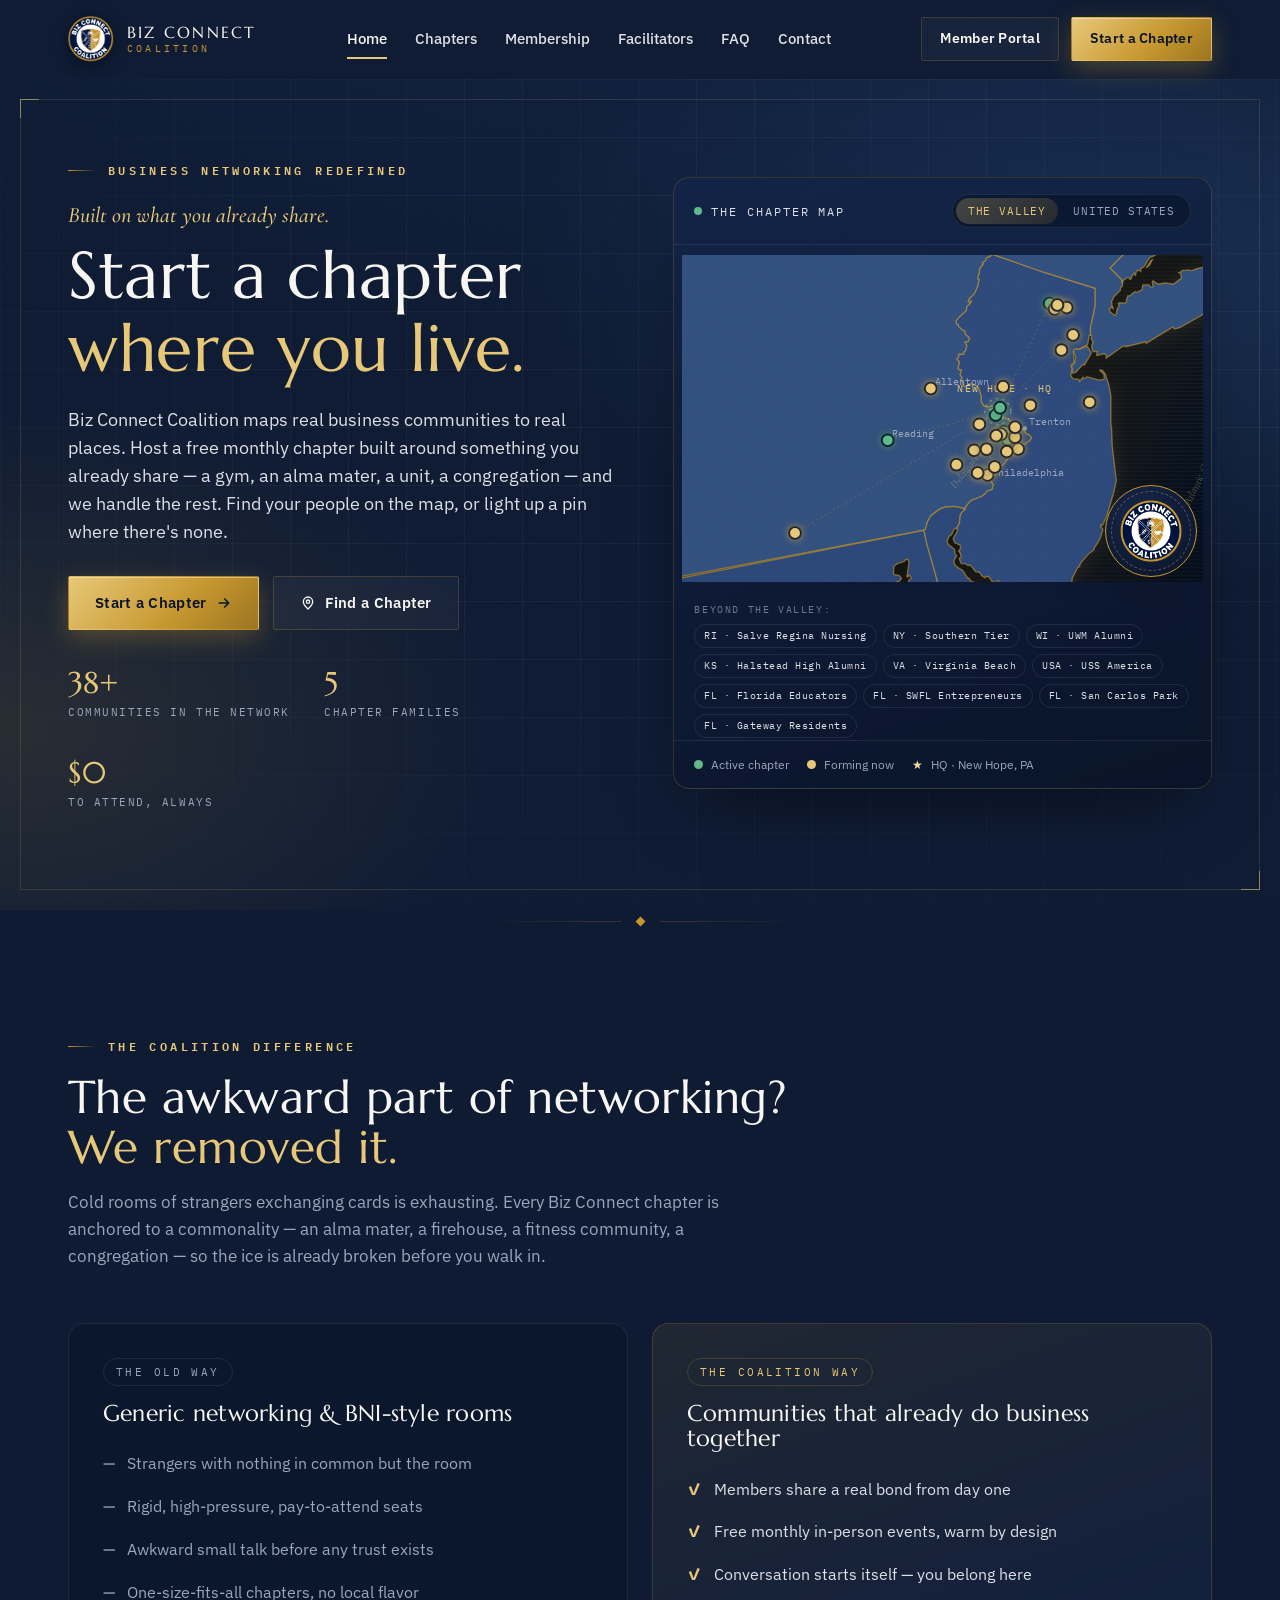
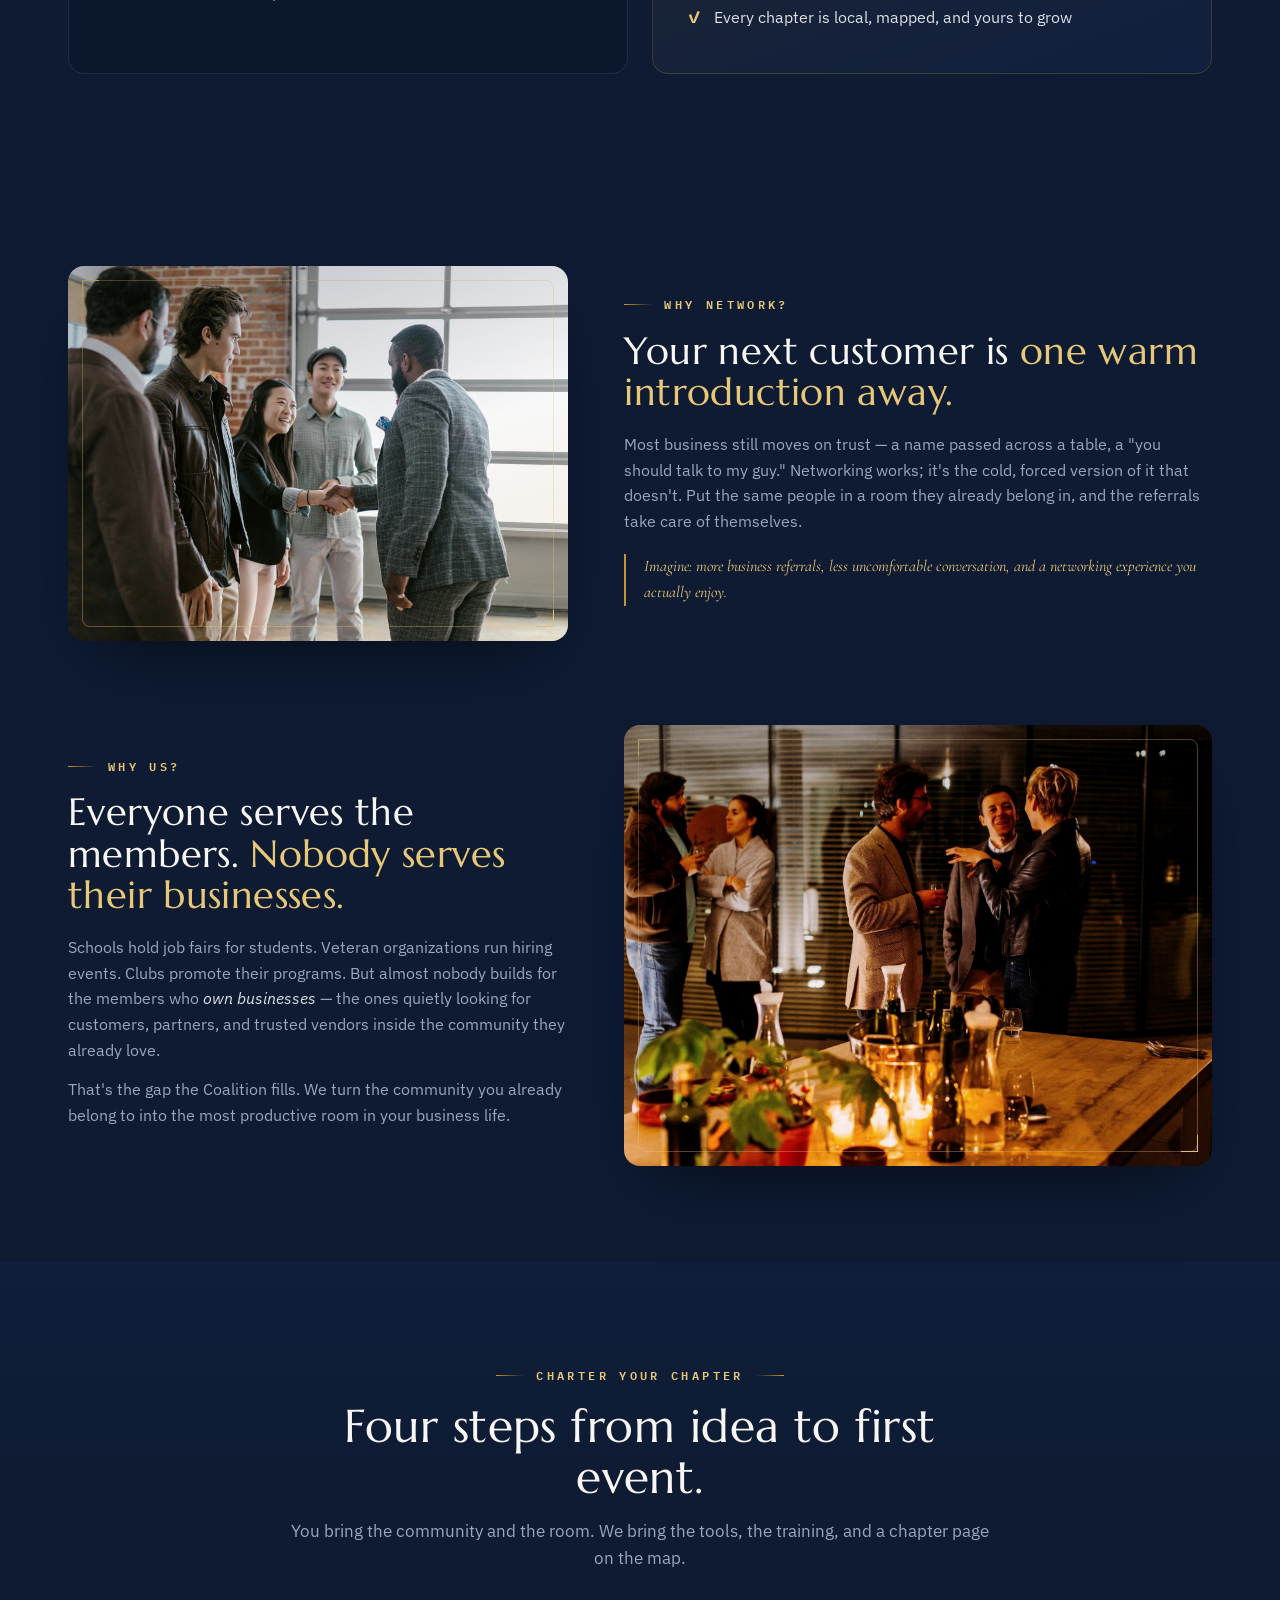
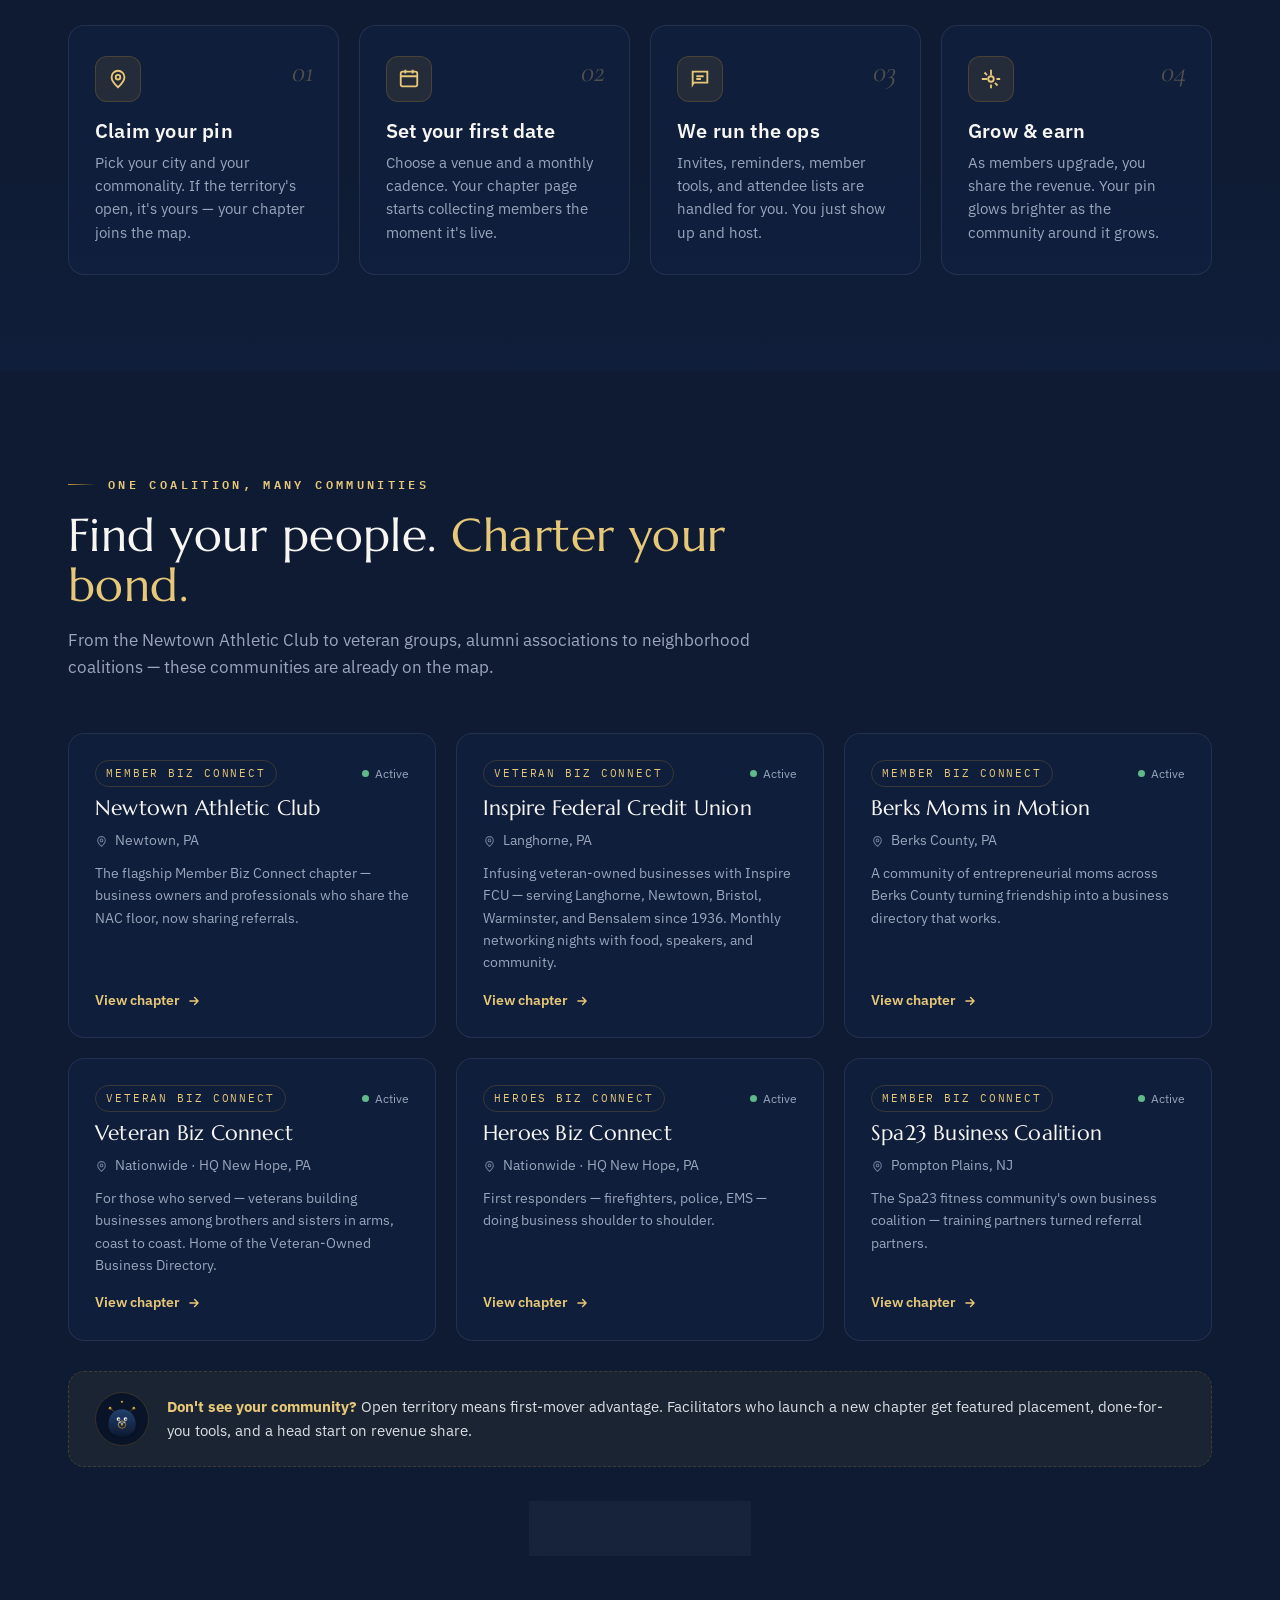
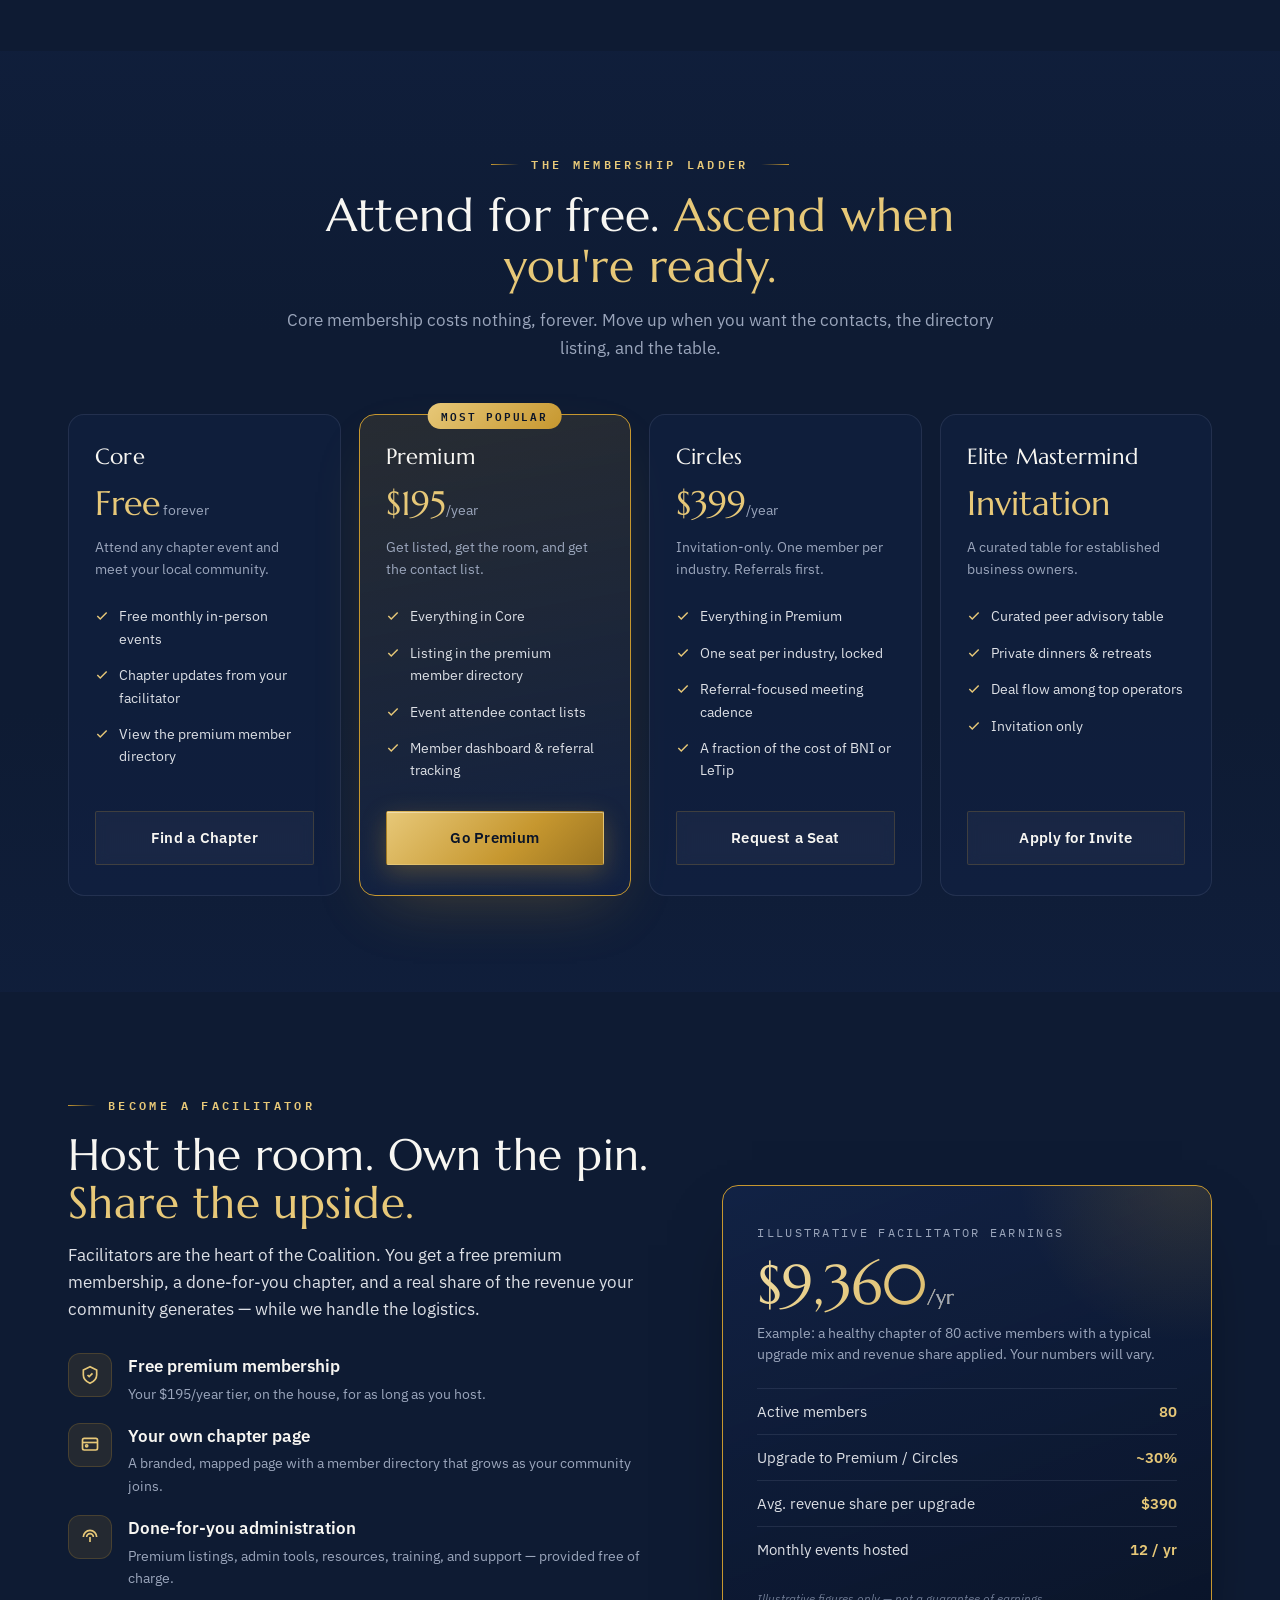
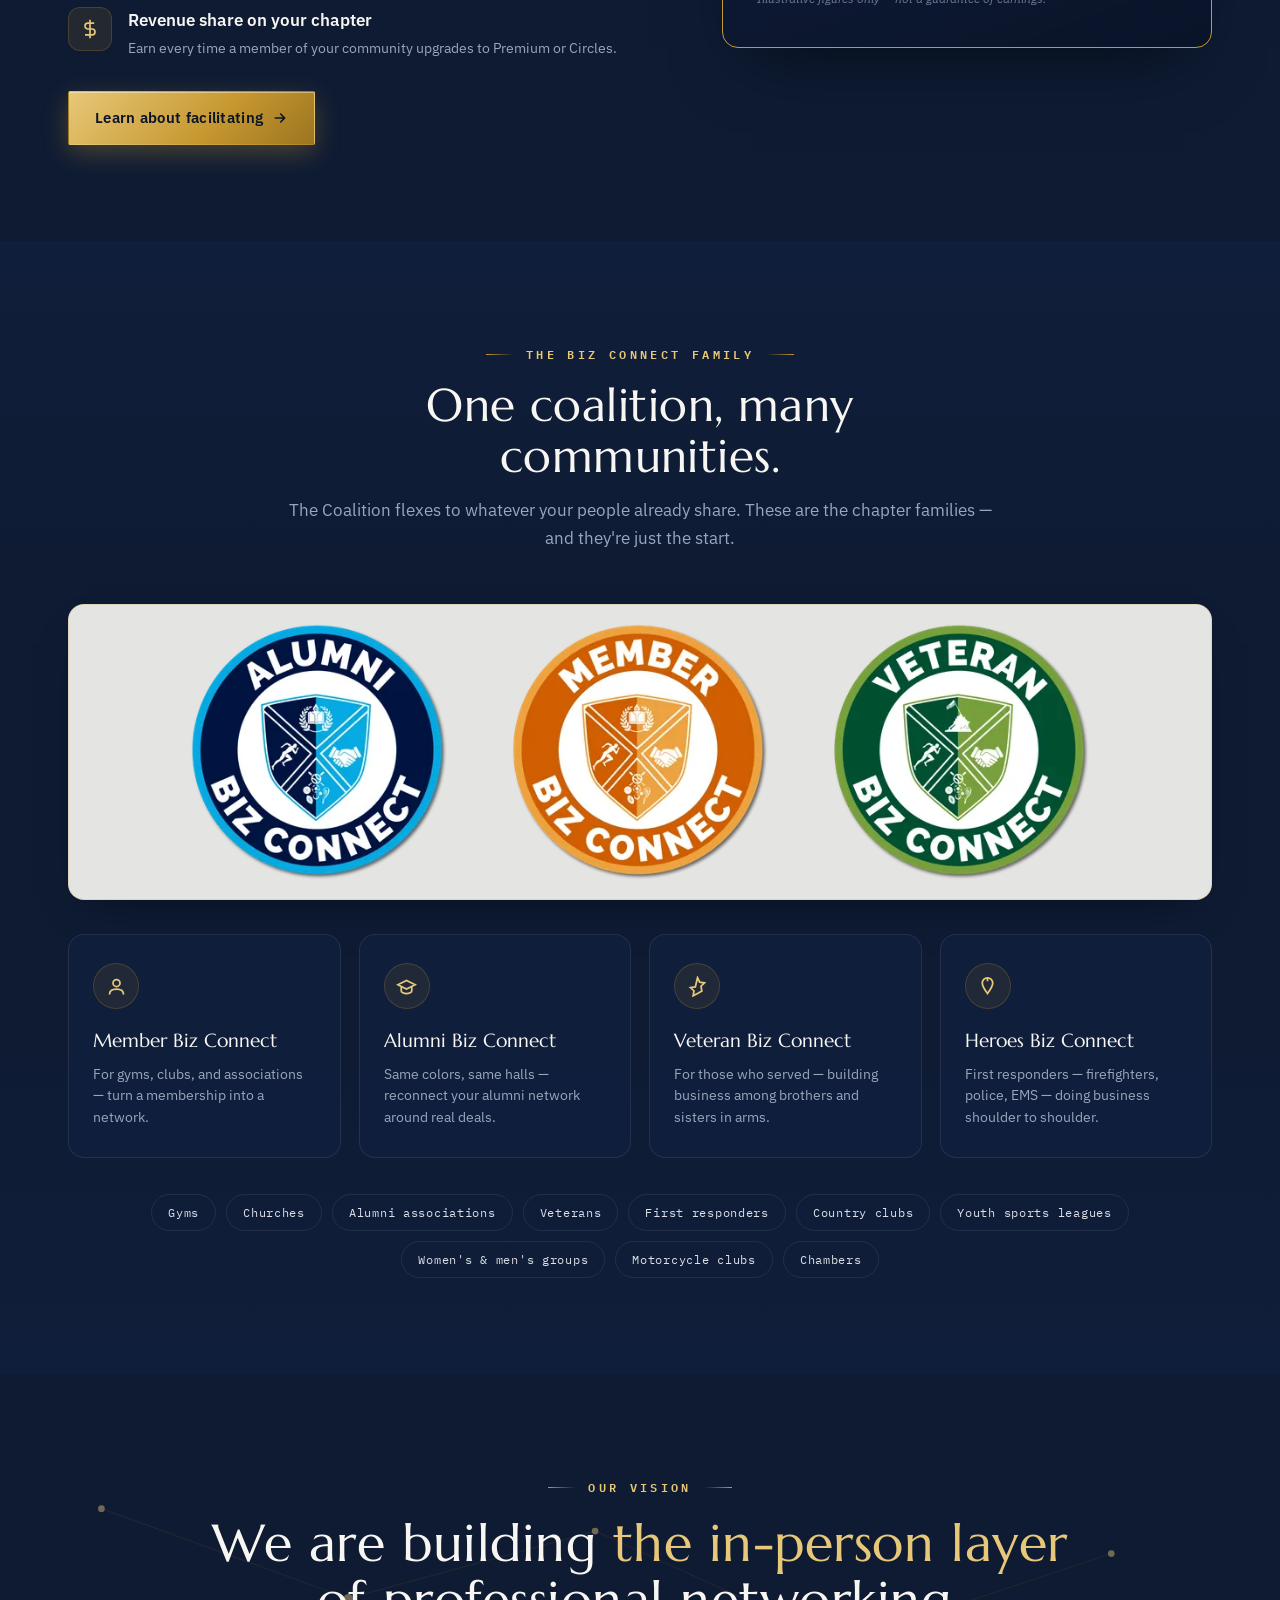
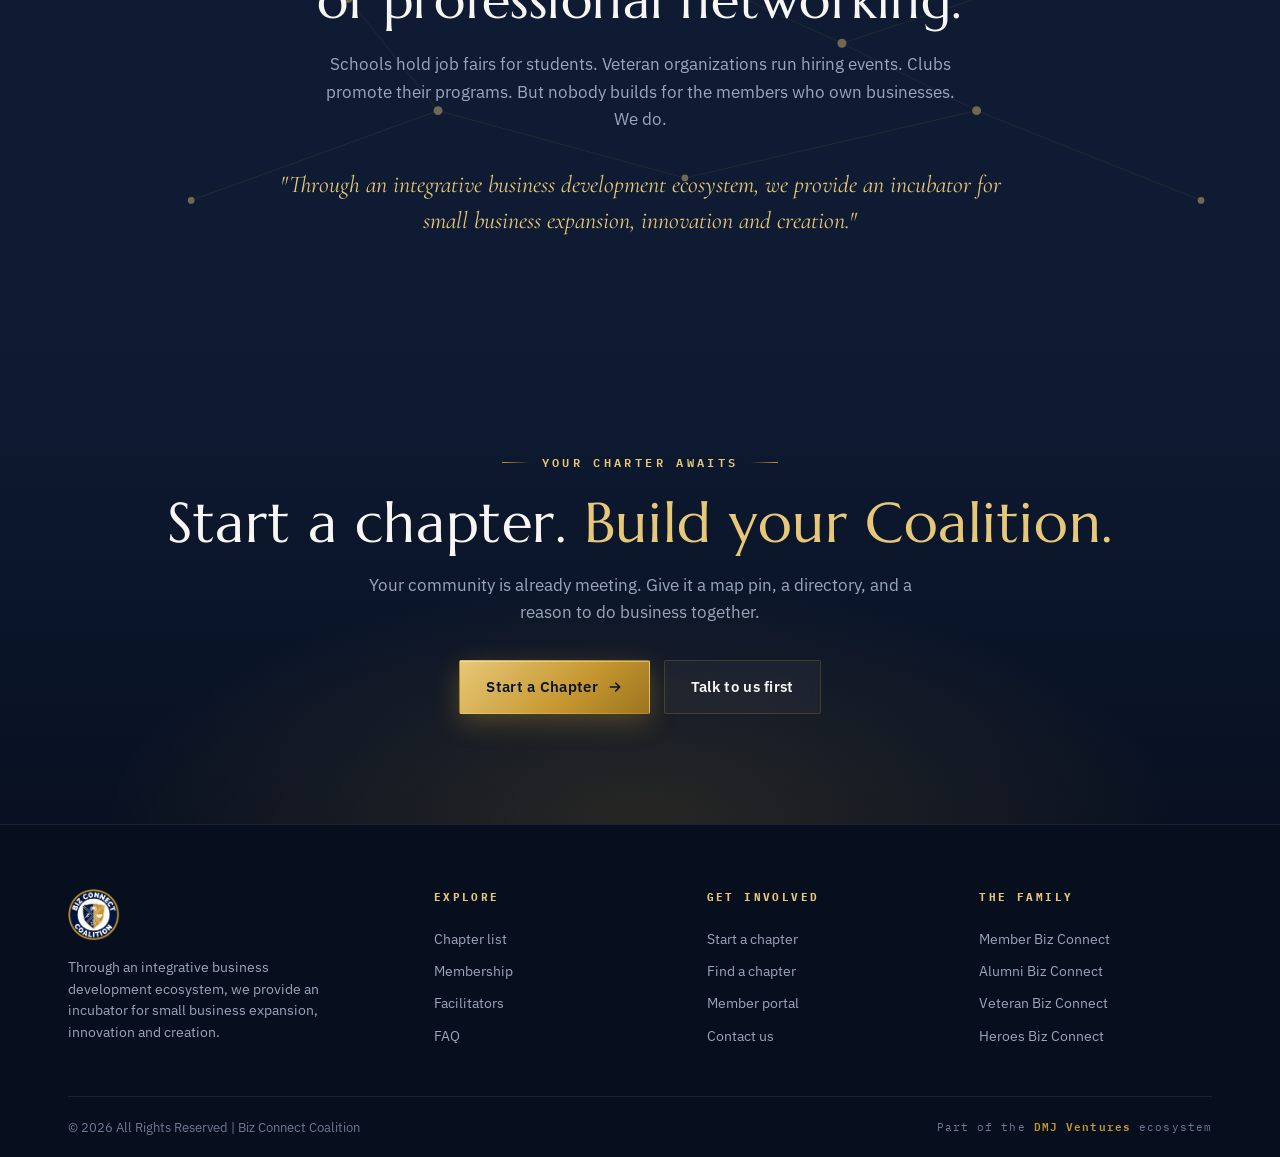
==== commit 95558e6d: "Map: obvious land/water contrast, engraved textures, wheel zoom Flipped the figure-ground that read " ====
--- a/index.html
+++ b/index.html
@@ -92,7 +92,18 @@
             <filter id="hqGlow" x="-120%" y="-120%" width="340%" height="340%">
               <feGaussianBlur stdDeviation="5" result="b"/><feMerge><feMergeNode in="b"/><feMergeNode in="SourceGraphic"/></feMerge>
             </filter>
+            <!-- engraved sea: near-black water with fine horizontal rule lines -->
+            <pattern id="seaTex" width="7.5" height="7.5" patternUnits="userSpaceOnUse">
+              <rect width="7.5" height="7.5" fill="#060F1E"/>
+              <path d="M0 3.75h7.5" stroke="rgba(140,160,195,.13)" stroke-width="1.1"/>
+            </pattern>
+            <!-- parchment-grain land: faint diagonal gold hairlines -->
+            <pattern id="landTex" width="9" height="9" patternUnits="userSpaceOnUse">
+              <path d="M0 9L9 0" stroke="rgba(231,200,120,.055)" stroke-width=".6"/>
+              <path d="M-2 2L2 -2M7 11L11 7" stroke="rgba(231,200,120,.032)" stroke-width=".6"/>
+            </pattern>
           </defs>
+          <g id="seaLayer"></g>
           <g id="statesLayer"></g>
           <g id="netLines"></g>
           <g id="cityLayer"></g>
--- a/assets/css/site.css
+++ b/assets/css/site.css
@@ -202,17 +202,23 @@
   color:var(--gold-hi);
 }
 #regionMap{--pk:1}
-#regionMap .ocean{fill:#0A1626}
-#regionMap .st{fill:#182B52;stroke:rgba(155,166,188,.34);stroke-width:1;transition:fill .6s}
-#regionMap .st.focus{fill:#223B6E;stroke:rgba(198,151,47,.55);stroke-width:1.3}
+/* WATER: near-black engraved sea — unmistakably water */
+#regionMap .ocean{fill:url(#seaTex)}
+/* LAND: lifted, warmer navy that casts a shadow onto the sea */
+#regionMap #statesLayer{
+  filter:drop-shadow(0 3px 10px rgba(0,0,0,.72)) drop-shadow(0 0 1.5px rgba(231,200,120,.28));
+}
+#regionMap .st{fill:#2A4574;stroke:rgba(6,15,30,.75);stroke-width:1;transition:fill .6s}
+#regionMap .st.focus{fill:#33517F;stroke:rgba(198,151,47,.62);stroke-width:1.3}
 /* two-tone the river border: NJ reads a shade different from PA */
-#regionMap .st[data-n="New Jersey"]{fill:#1C3260}
-#regionMap .st[data-n="Delaware"],#regionMap .st[data-n="Maryland"]{fill:#1E355F}
-#regionMap.us-mode .st{fill:#16294F}
+#regionMap .st[data-n="New Jersey"]{fill:#2E4A7C}
+#regionMap .st[data-n="Delaware"],#regionMap .st[data-n="Maryland"]{fill:#2C4878}
+#regionMap.us-mode .st{fill:#26406E}
 #regionMap.us-mode .st.focus,
 #regionMap.us-mode .st[data-n="New Jersey"],
 #regionMap.us-mode .st[data-n="Delaware"],
-#regionMap.us-mode .st[data-n="Maryland"]{fill:#1B3160;stroke:rgba(198,151,47,.38);stroke-width:1}
+#regionMap.us-mode .st[data-n="Maryland"]{fill:#2C4877;stroke:rgba(198,151,47,.42);stroke-width:1}
+#regionMap .sttex{fill:url(#landTex);stroke:none;pointer-events:none}
 #regionMap .city text{font-family:'IBM Plex Mono',monospace;fill:rgba(221,224,230,.62)}
 #regionMap .sea text{font-family:'Cormorant Garamond',serif;font-style:italic;fill:rgba(231,200,120,.44)}
 #regionMap .hq text{font-family:'IBM Plex Mono',monospace}
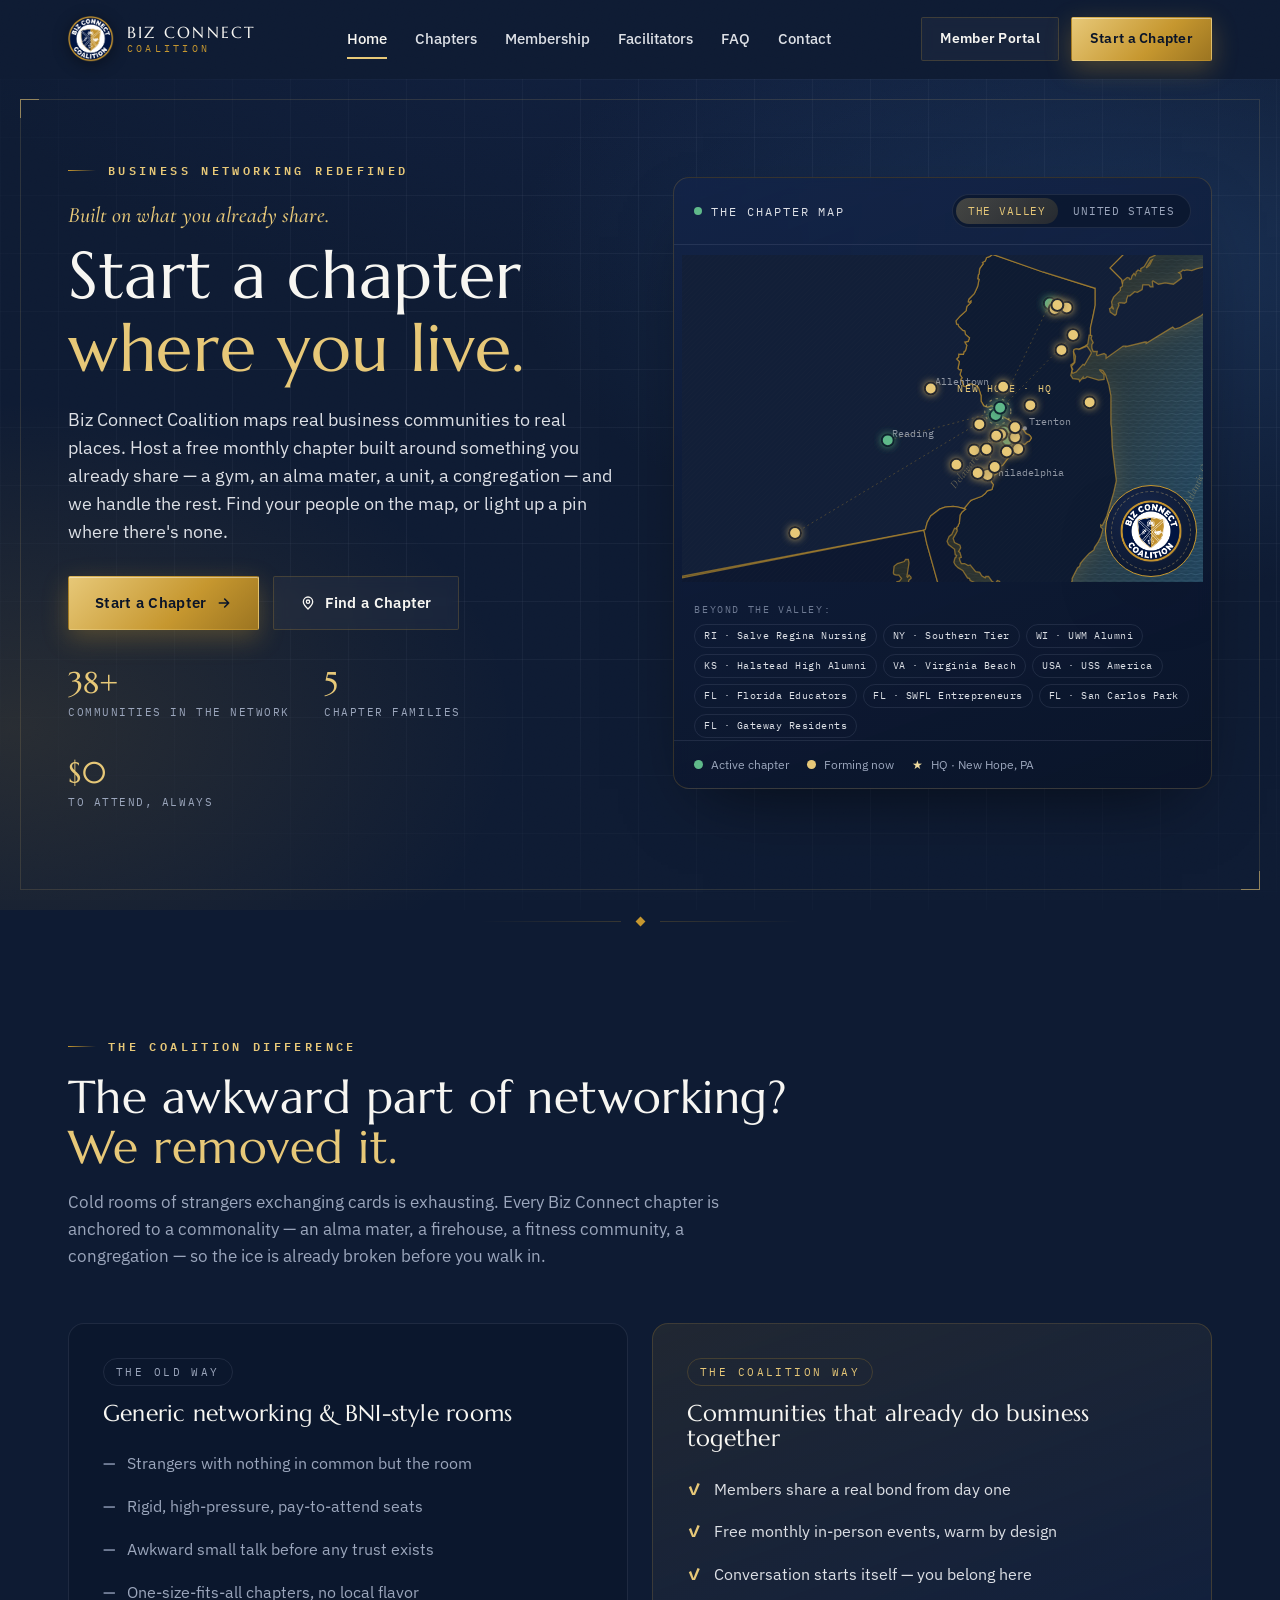
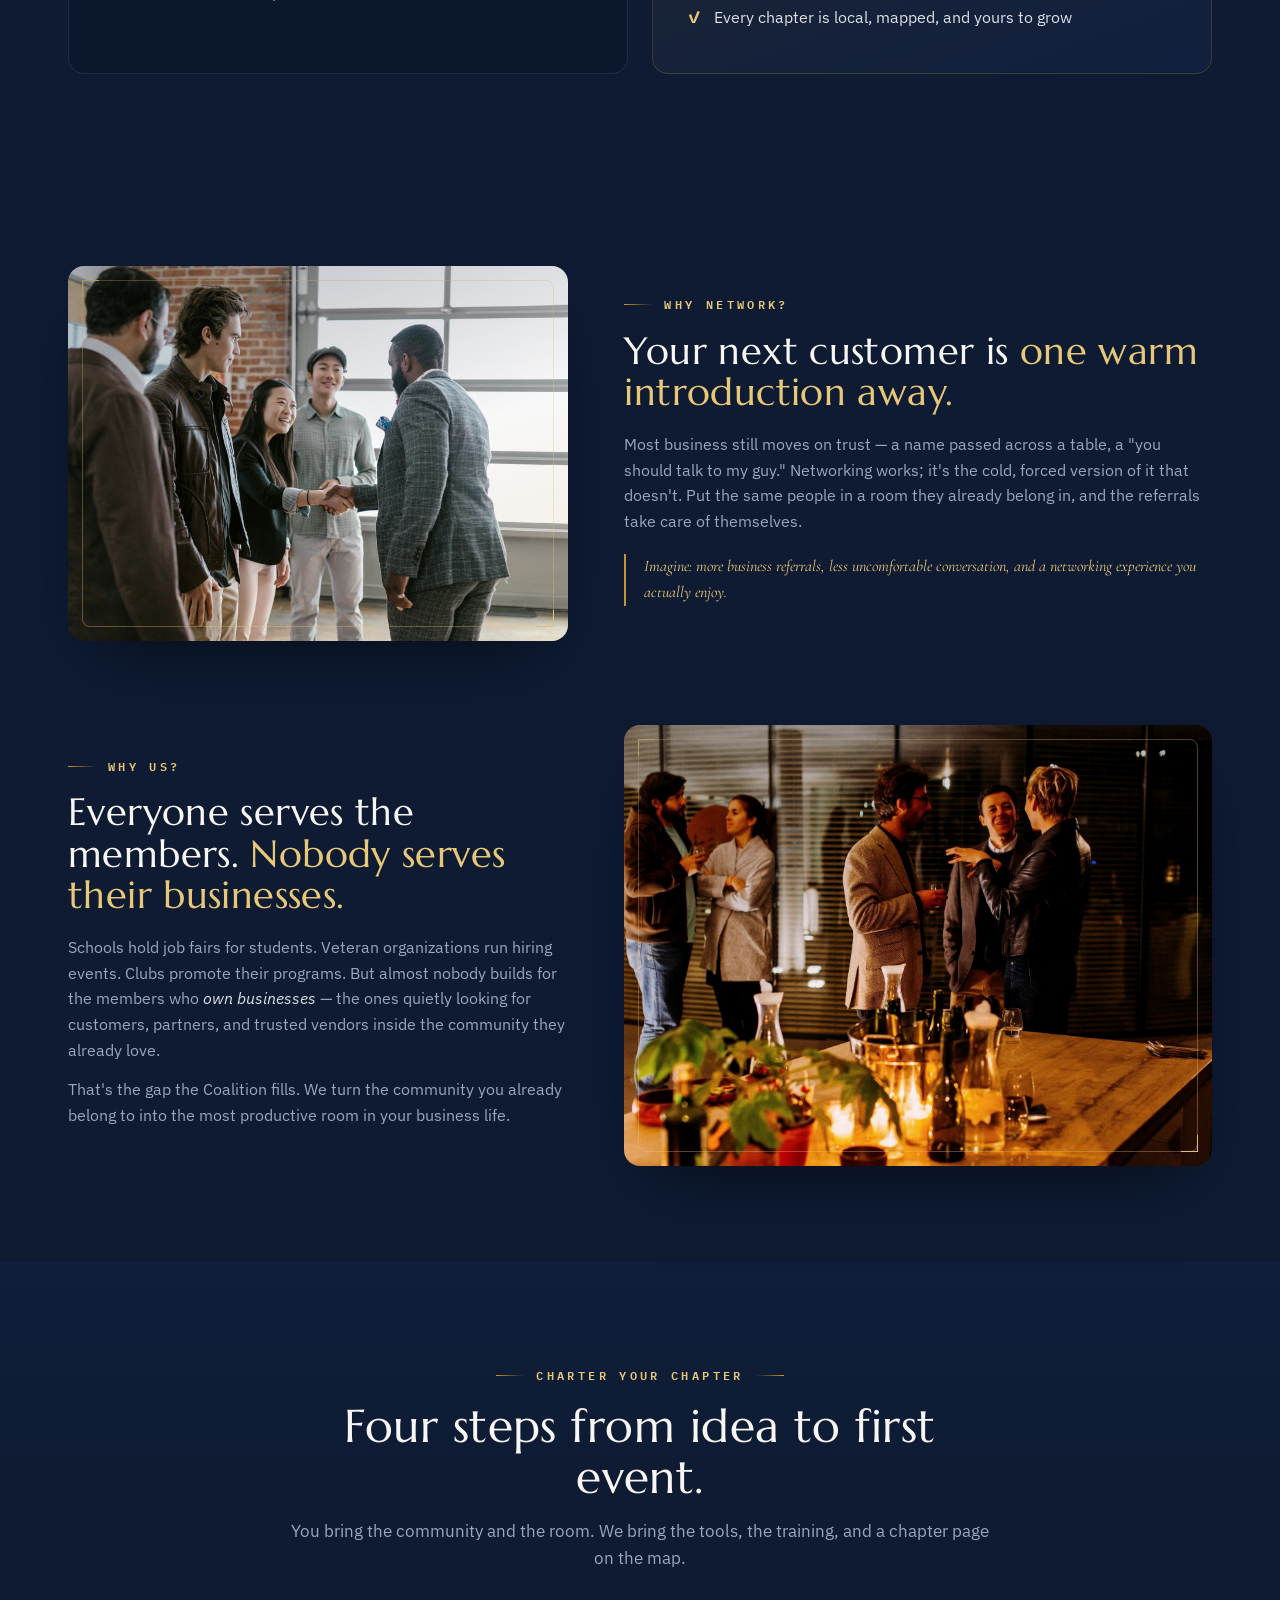
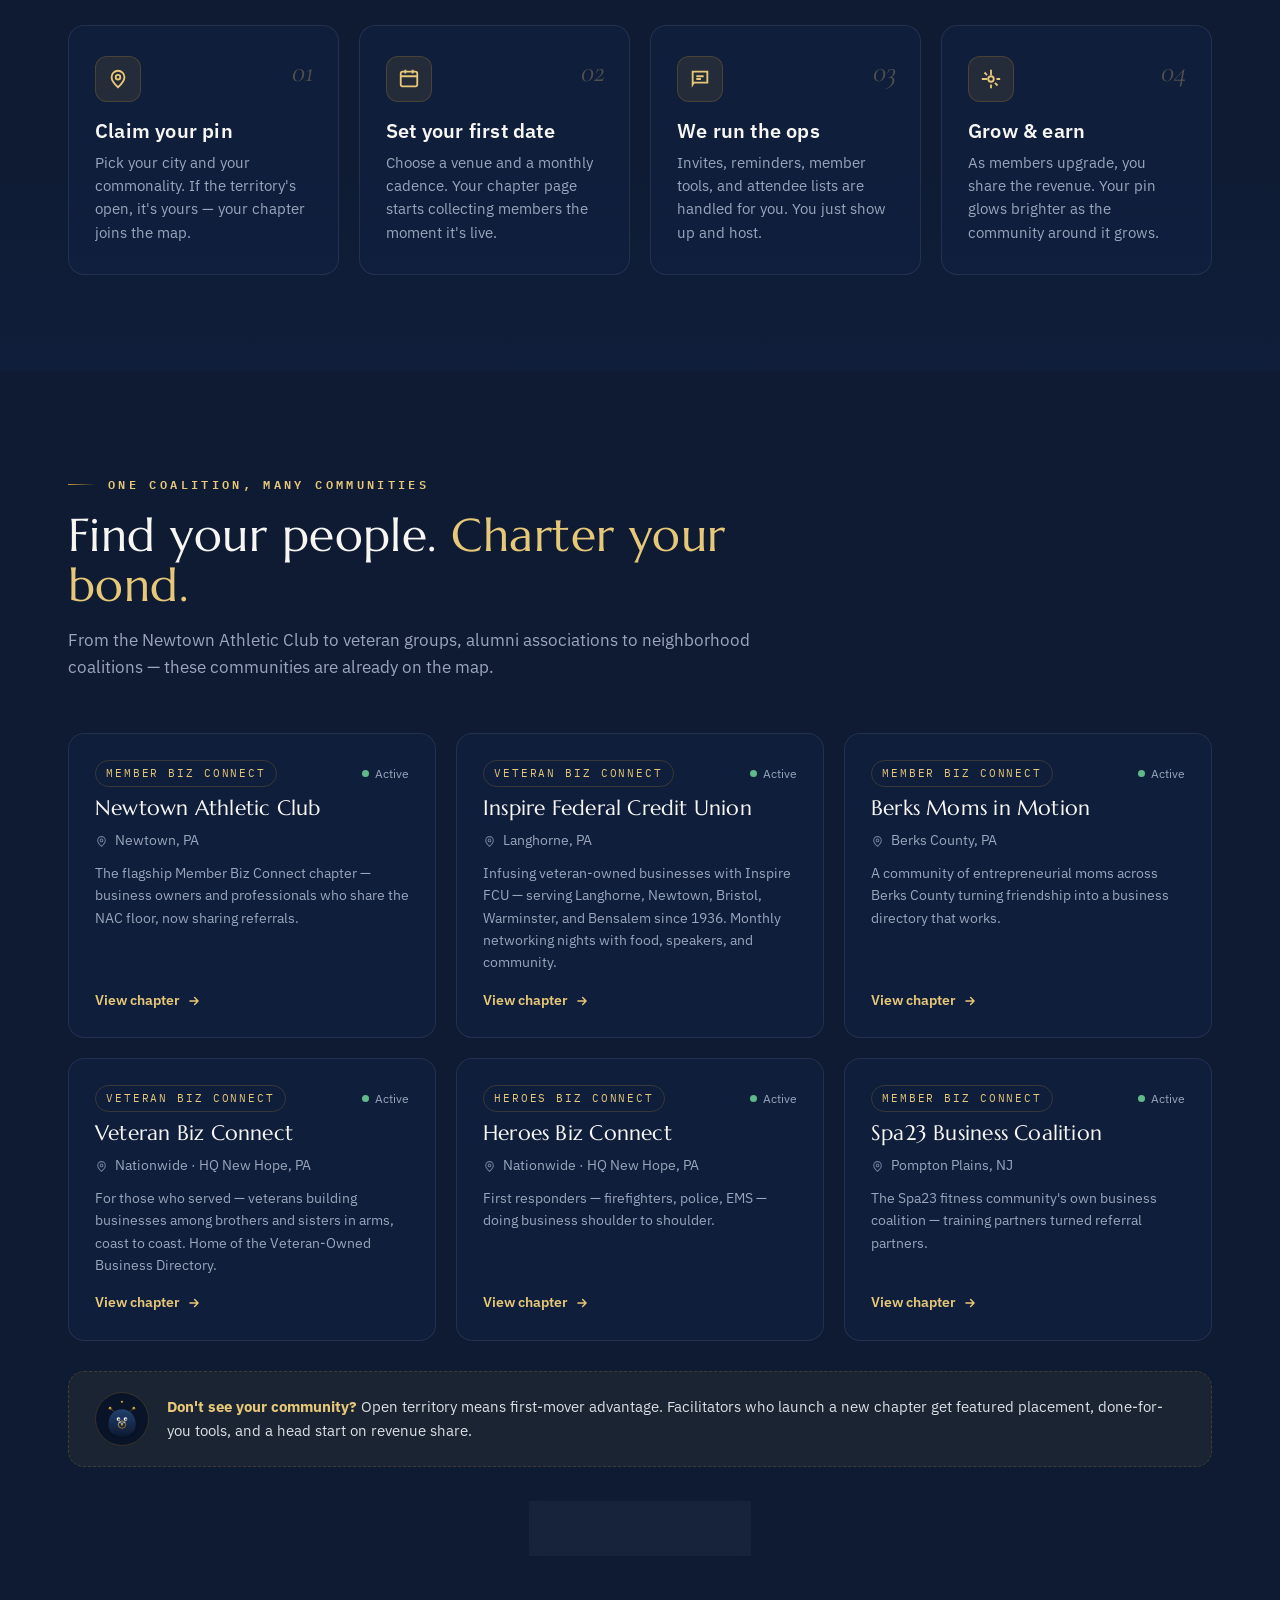
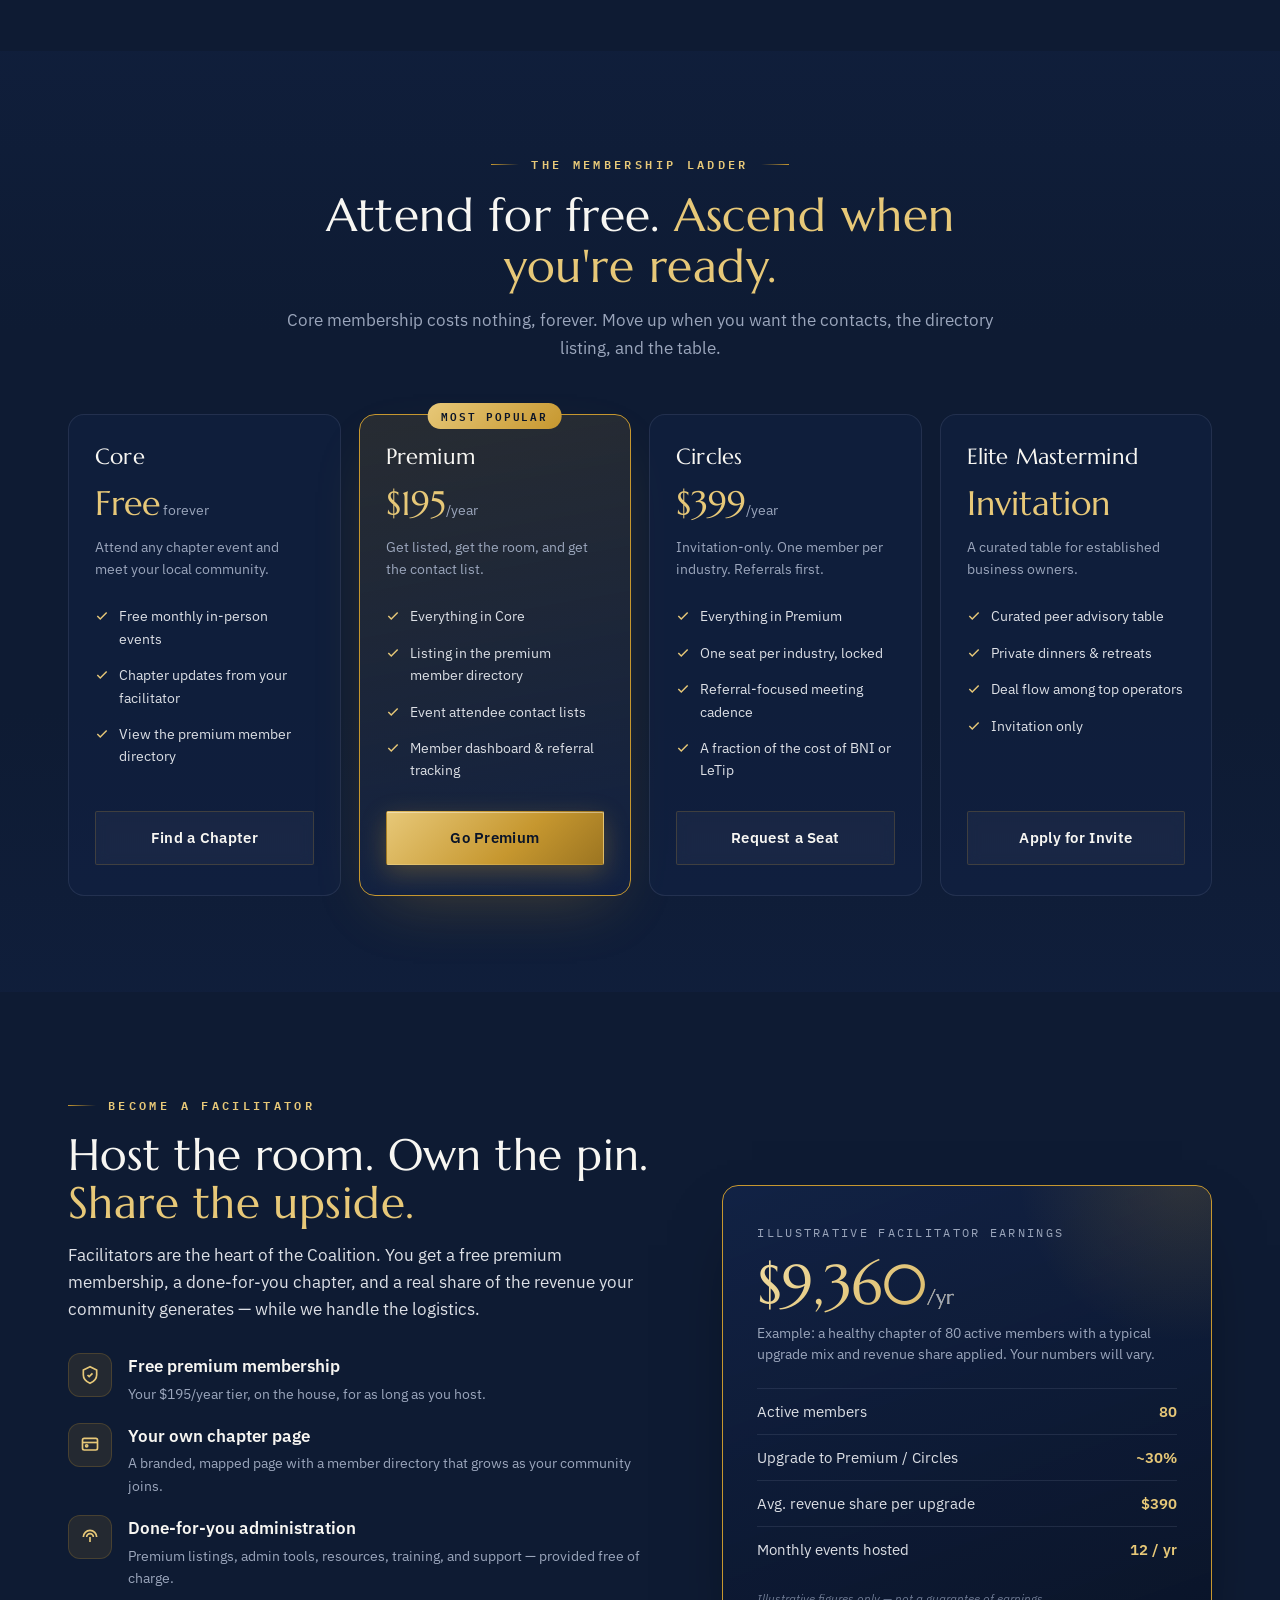
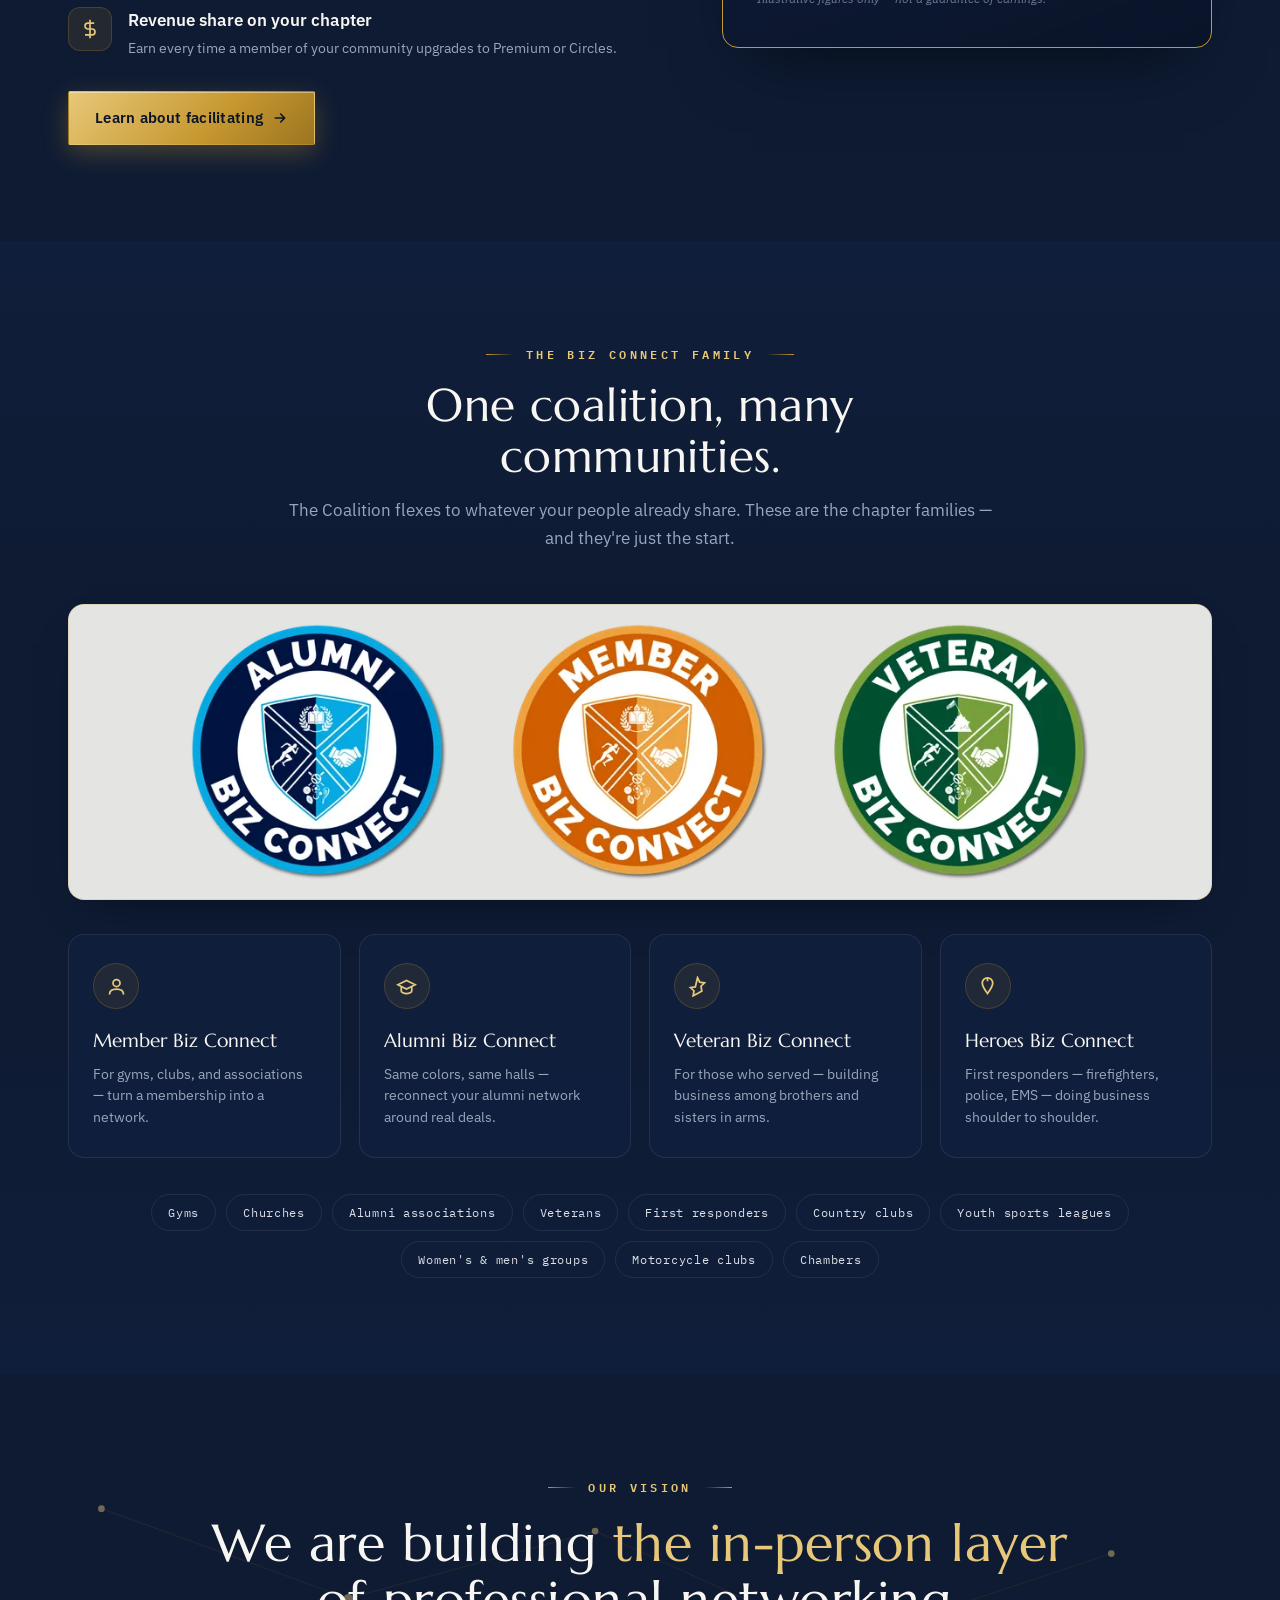
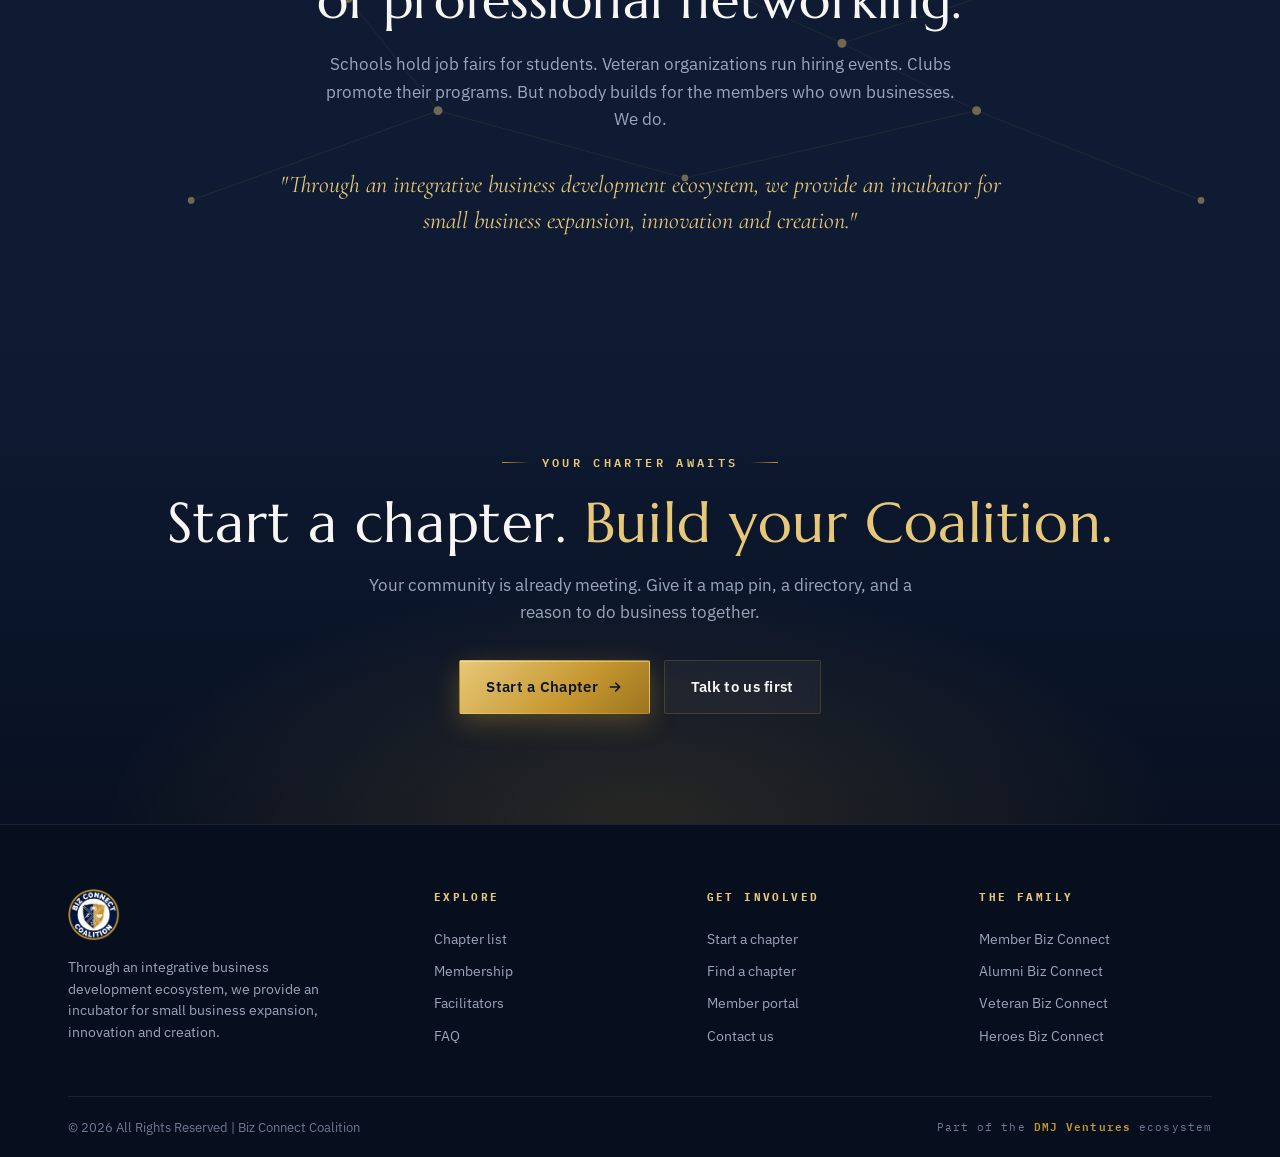
==== commit a123547e: "Map: dark land / blue water - the right figure-ground Reversed the palette per feedback, grounded in" ====
--- a/index.html
+++ b/index.html
@@ -92,15 +92,16 @@
             <filter id="hqGlow" x="-120%" y="-120%" width="340%" height="340%">
               <feGaussianBlur stdDeviation="5" result="b"/><feMerge><feMergeNode in="b"/><feMergeNode in="SourceGraphic"/></feMerge>
             </filter>
-            <!-- engraved sea: near-black water with fine horizontal rule lines -->
-            <pattern id="seaTex" width="7.5" height="7.5" patternUnits="userSpaceOnUse">
-              <rect width="7.5" height="7.5" fill="#060F1E"/>
-              <path d="M0 3.75h7.5" stroke="rgba(140,160,195,.13)" stroke-width="1.1"/>
+            <!-- the sea: steel-blue water with engraved scalloped wave rows -->
+            <pattern id="seaTex" width="18" height="12" patternUnits="userSpaceOnUse">
+              <rect width="18" height="12" fill="#214763"/>
+              <path d="M0 3.6 Q4.5 1.4 9 3.6 T18 3.6" fill="none" stroke="rgba(132,184,224,.34)" stroke-width="1.1"/>
+              <path d="M-9 9.6 Q-4.5 7.4 0 9.6 T9 9.6 Q13.5 7.4 18 9.6 T27 9.6" fill="none" stroke="rgba(132,184,224,.19)" stroke-width="1.1"/>
             </pattern>
-            <!-- parchment-grain land: faint diagonal gold hairlines -->
+            <!-- ink-dark land: faint gold hairline grain -->
             <pattern id="landTex" width="9" height="9" patternUnits="userSpaceOnUse">
-              <path d="M0 9L9 0" stroke="rgba(231,200,120,.055)" stroke-width=".6"/>
-              <path d="M-2 2L2 -2M7 11L11 7" stroke="rgba(231,200,120,.032)" stroke-width=".6"/>
+              <path d="M0 9L9 0" stroke="rgba(231,200,120,.06)" stroke-width=".6"/>
+              <path d="M-2 2L2 -2M7 11L11 7" stroke="rgba(231,200,120,.035)" stroke-width=".6"/>
             </pattern>
           </defs>
           <g id="seaLayer"></g>
--- a/assets/css/site.css
+++ b/assets/css/site.css
@@ -202,22 +202,25 @@
   color:var(--gold-hi);
 }
 #regionMap{--pk:1}
-/* WATER: near-black engraved sea — unmistakably water */
+/* WATER: steel-blue engraved sea — reads as water at a glance
+   (dark-land/lighter-water school: CARTO Dark Matter, Protomaps Dark —
+   dark land gives the glowing pins maximum contrast) */
 #regionMap .ocean{fill:url(#seaTex)}
-/* LAND: lifted, warmer navy that casts a shadow onto the sea */
+/* LAND: ink-dark ground the pins glow against, lifted off the water
+   by a shadow and a hairline gold coast */
 #regionMap #statesLayer{
-  filter:drop-shadow(0 3px 10px rgba(0,0,0,.72)) drop-shadow(0 0 1.5px rgba(231,200,120,.28));
-}
-#regionMap .st{fill:#2A4574;stroke:rgba(6,15,30,.75);stroke-width:1;transition:fill .6s}
-#regionMap .st.focus{fill:#33517F;stroke:rgba(198,151,47,.62);stroke-width:1.3}
+  filter:drop-shadow(0 4px 12px rgba(0,0,0,.65)) drop-shadow(0 0 1.5px rgba(231,200,120,.4));
+}
+#regionMap .st{fill:#0C1526;stroke:rgba(140,160,195,.22);stroke-width:1;transition:fill .6s}
+#regionMap .st.focus{fill:#121F38;stroke:rgba(198,151,47,.6);stroke-width:1.3}
 /* two-tone the river border: NJ reads a shade different from PA */
-#regionMap .st[data-n="New Jersey"]{fill:#2E4A7C}
-#regionMap .st[data-n="Delaware"],#regionMap .st[data-n="Maryland"]{fill:#2C4878}
-#regionMap.us-mode .st{fill:#26406E}
+#regionMap .st[data-n="New Jersey"]{fill:#0E1B32}
+#regionMap .st[data-n="Delaware"],#regionMap .st[data-n="Maryland"]{fill:#0D1830}
+#regionMap.us-mode .st{fill:#0B1424}
 #regionMap.us-mode .st.focus,
 #regionMap.us-mode .st[data-n="New Jersey"],
 #regionMap.us-mode .st[data-n="Delaware"],
-#regionMap.us-mode .st[data-n="Maryland"]{fill:#2C4877;stroke:rgba(198,151,47,.42);stroke-width:1}
+#regionMap.us-mode .st[data-n="Maryland"]{fill:#101C31;stroke:rgba(198,151,47,.4);stroke-width:1}
 #regionMap .sttex{fill:url(#landTex);stroke:none;pointer-events:none}
 #regionMap .city text{font-family:'IBM Plex Mono',monospace;fill:rgba(221,224,230,.62)}
 #regionMap .sea text{font-family:'Cormorant Garamond',serif;font-style:italic;fill:rgba(231,200,120,.44)}
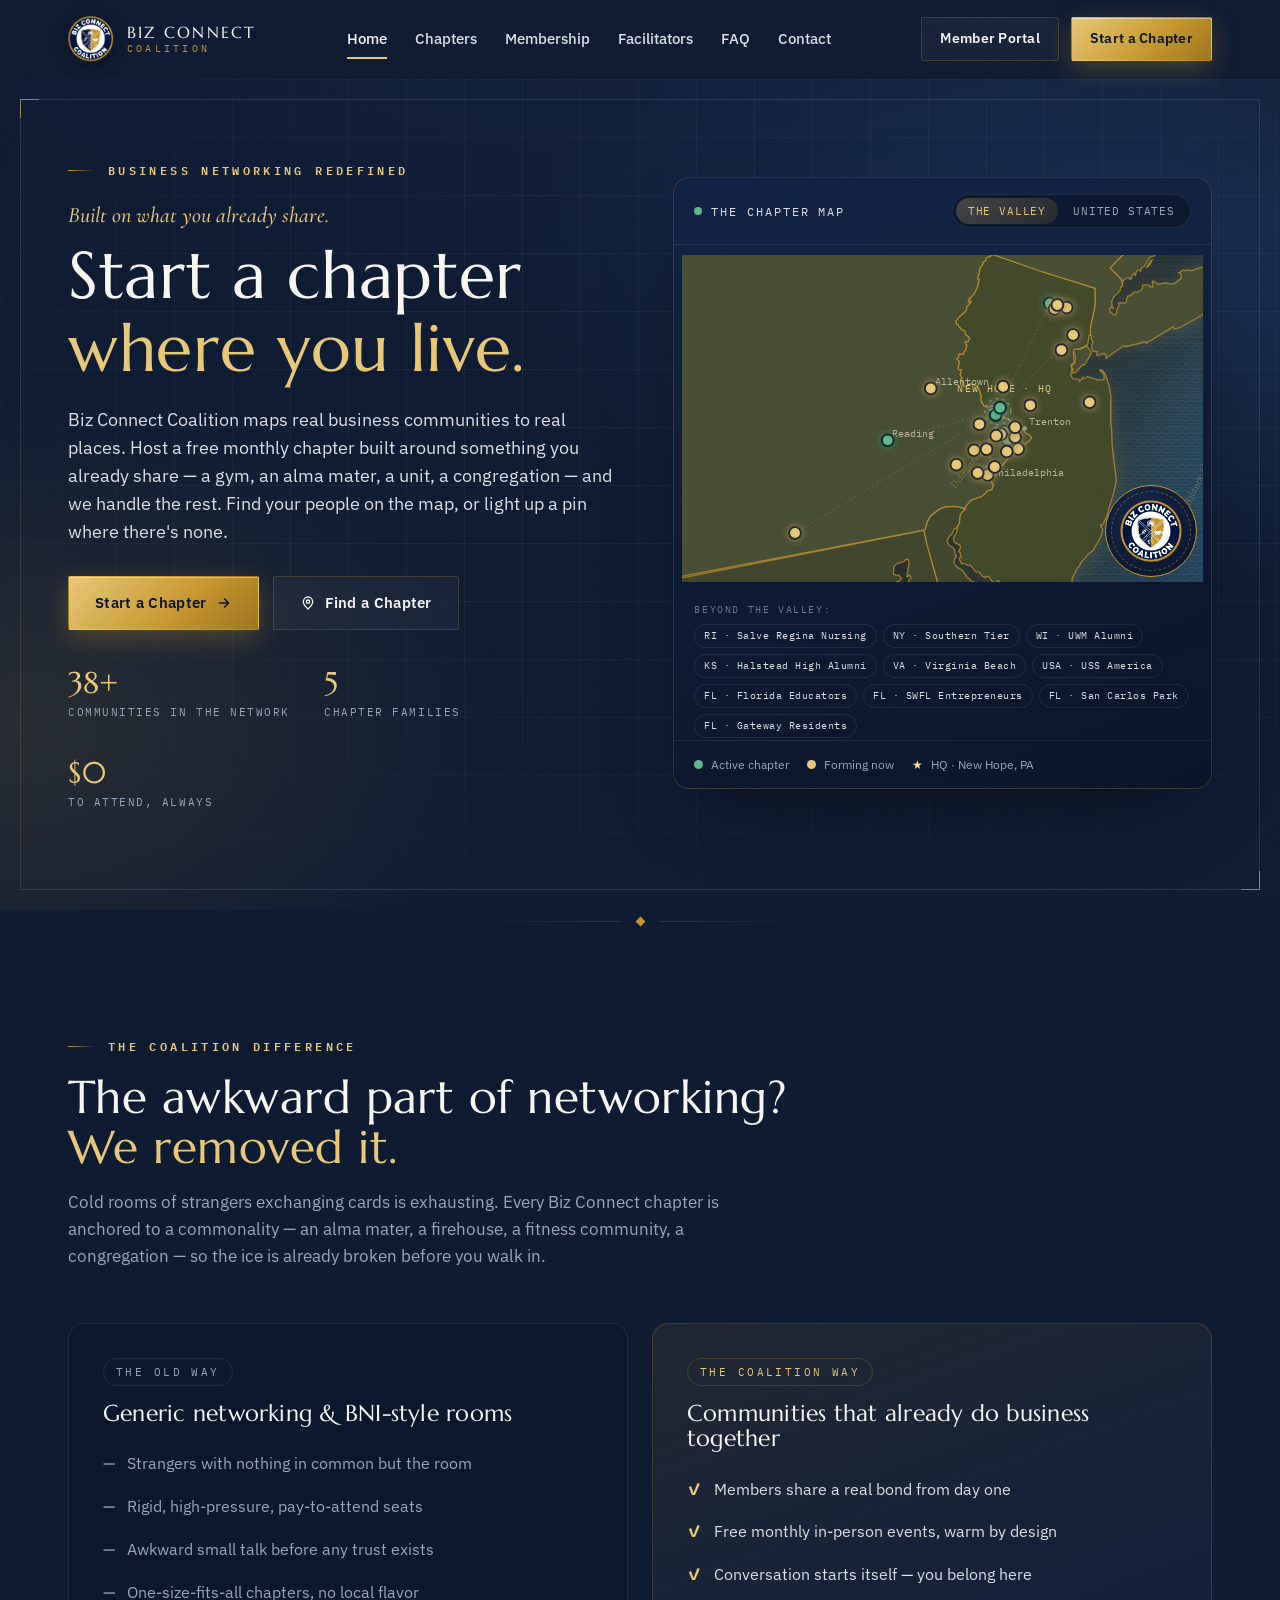
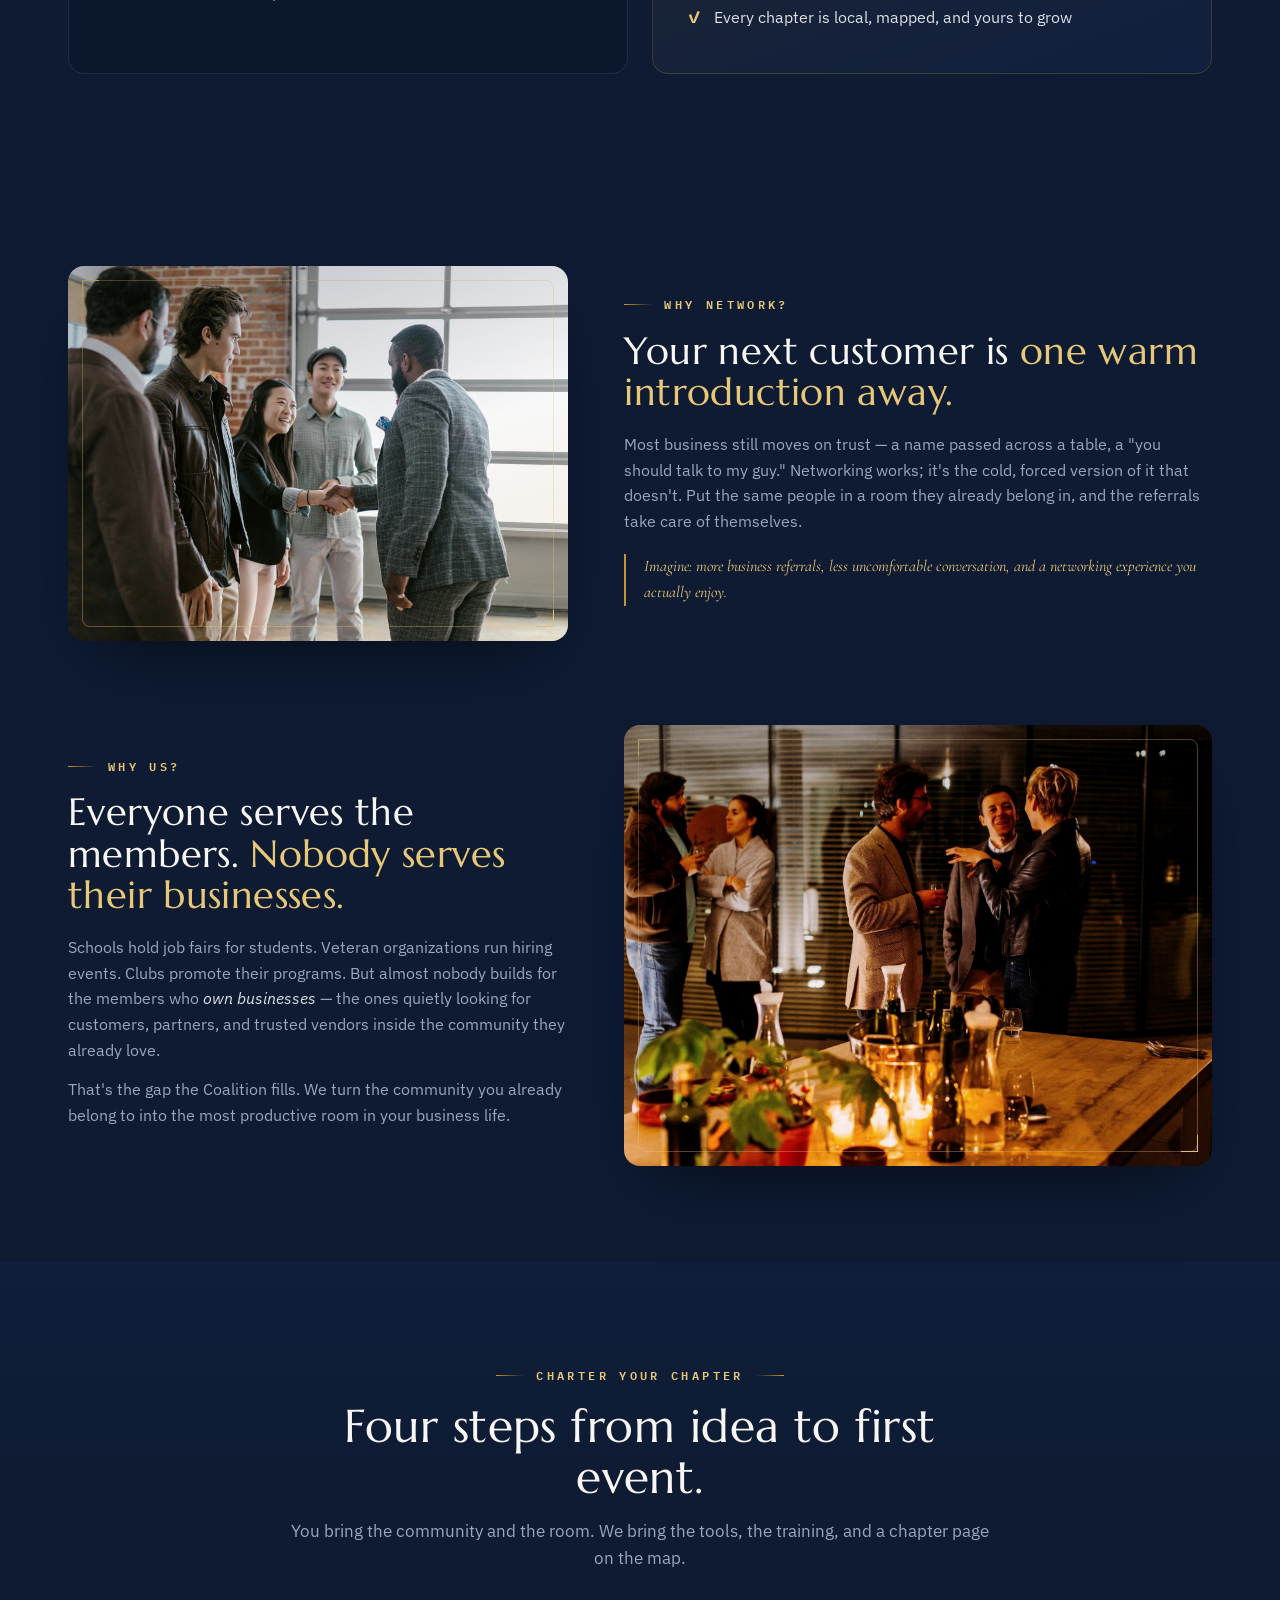
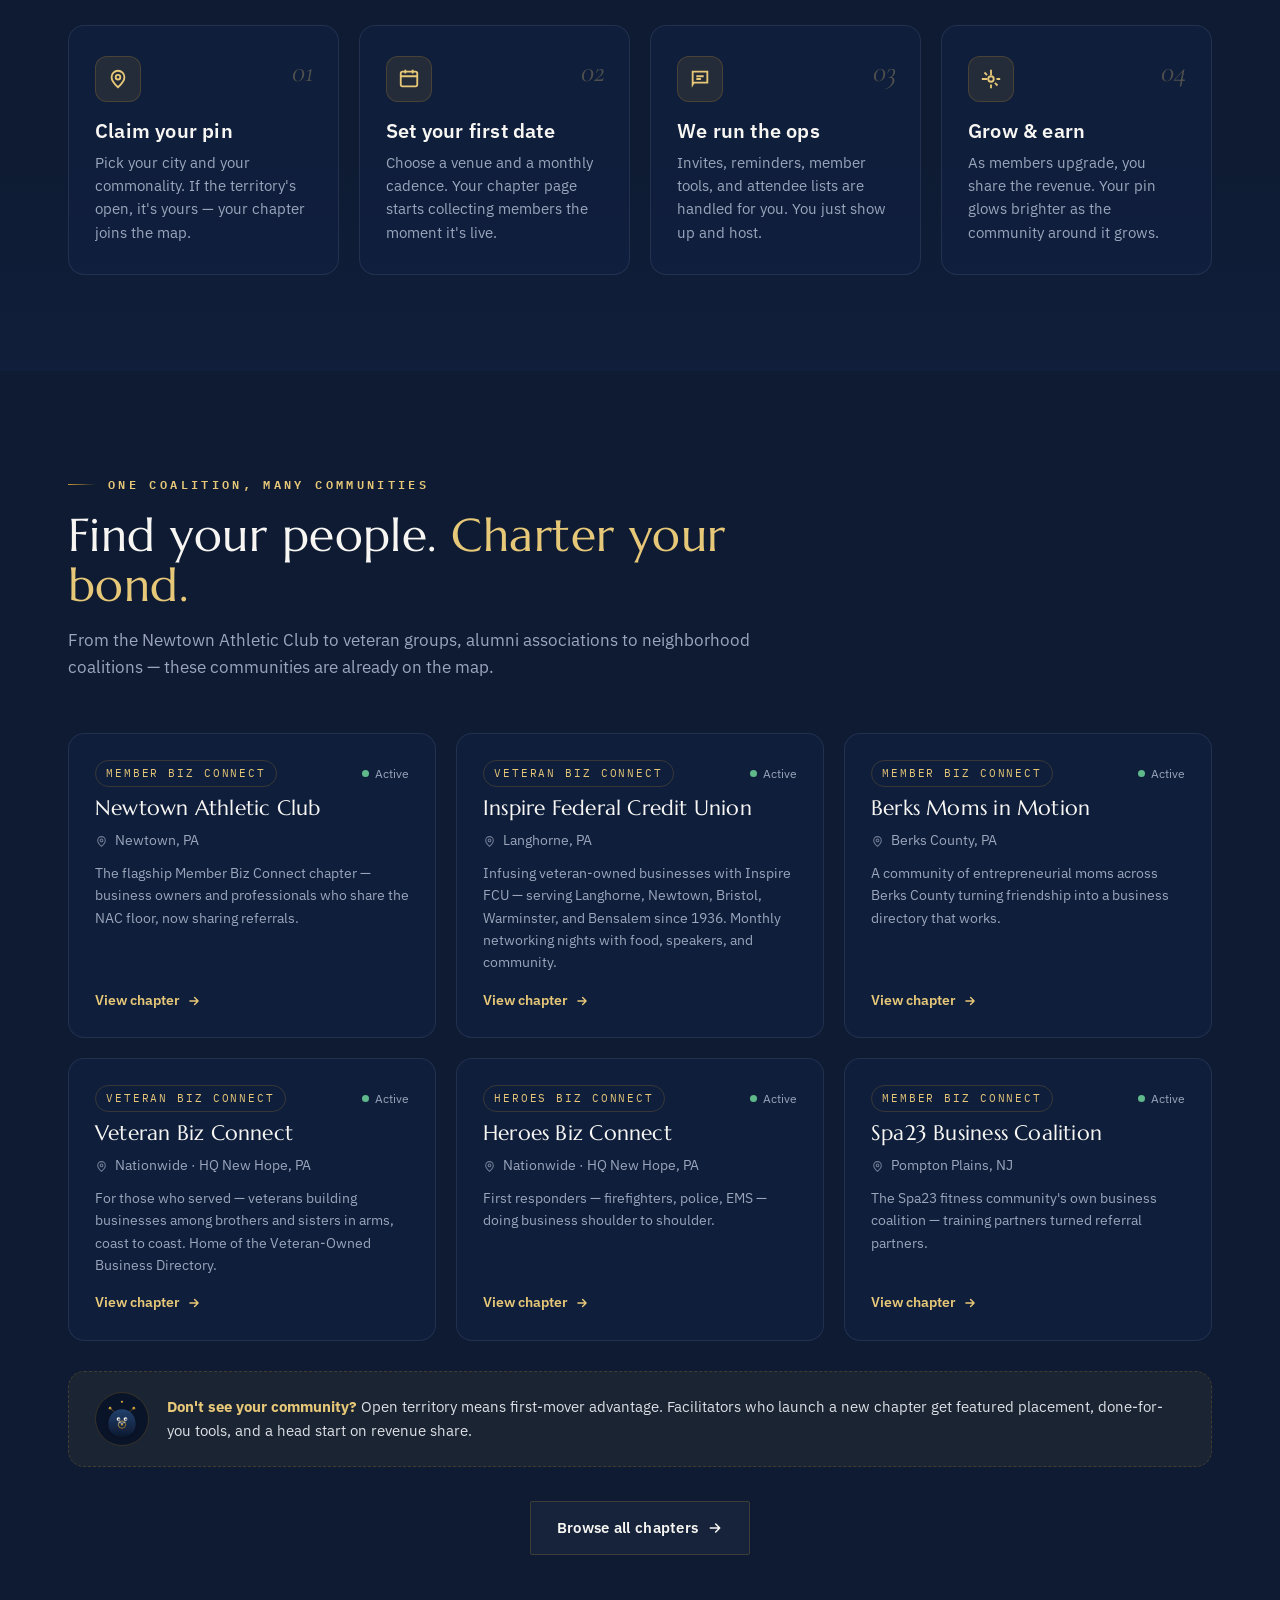
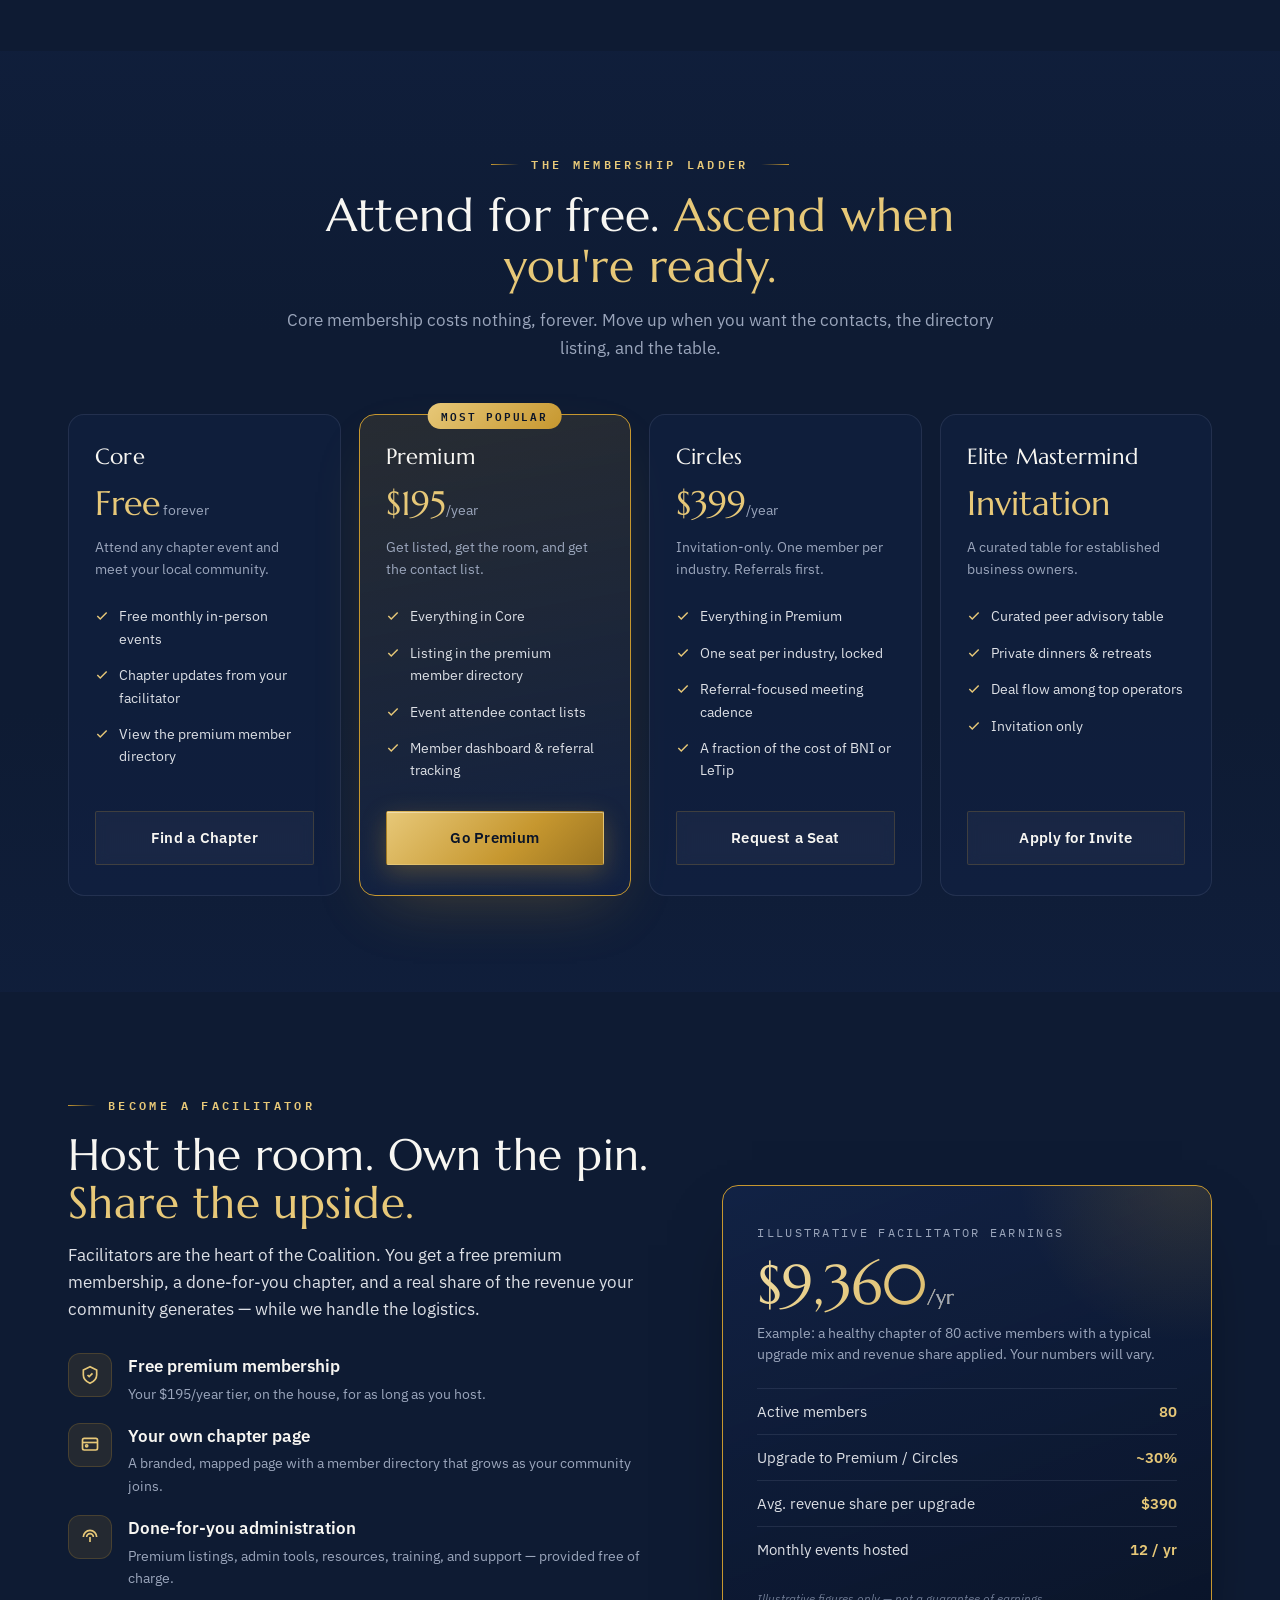
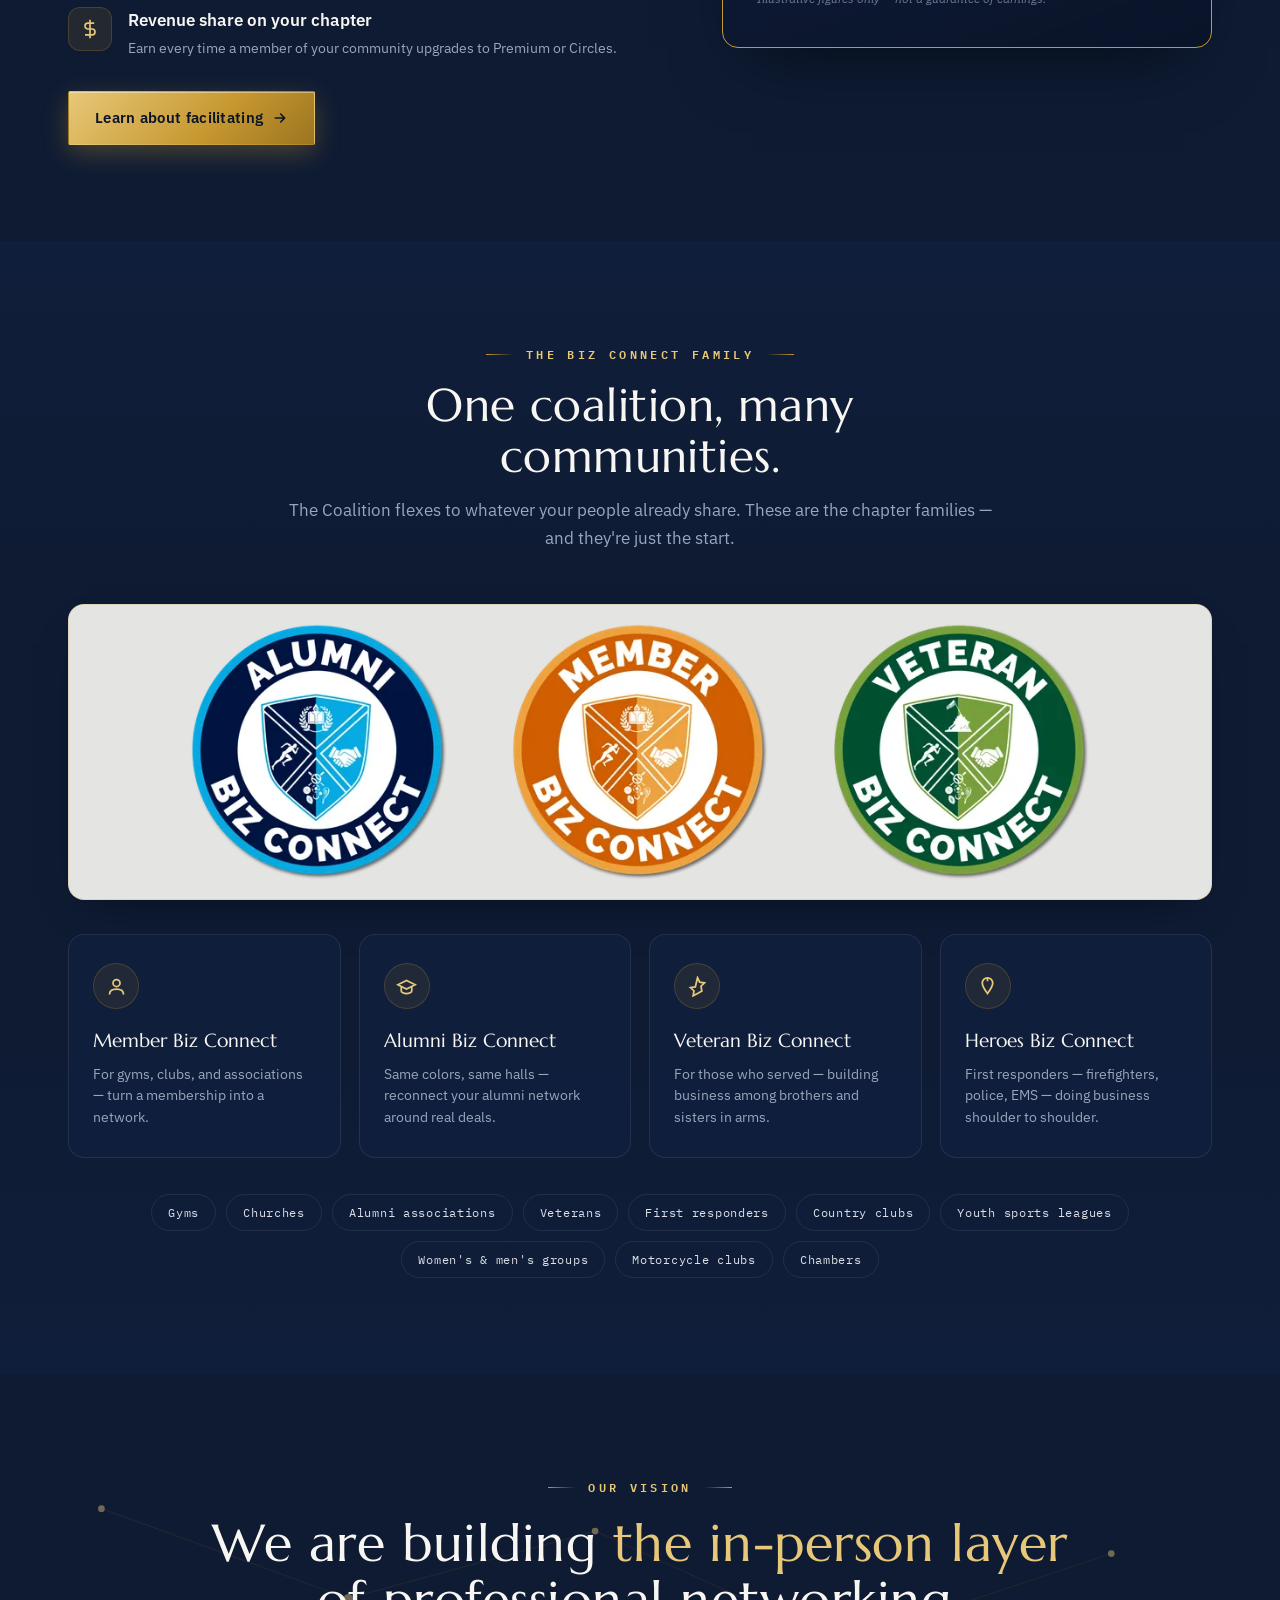
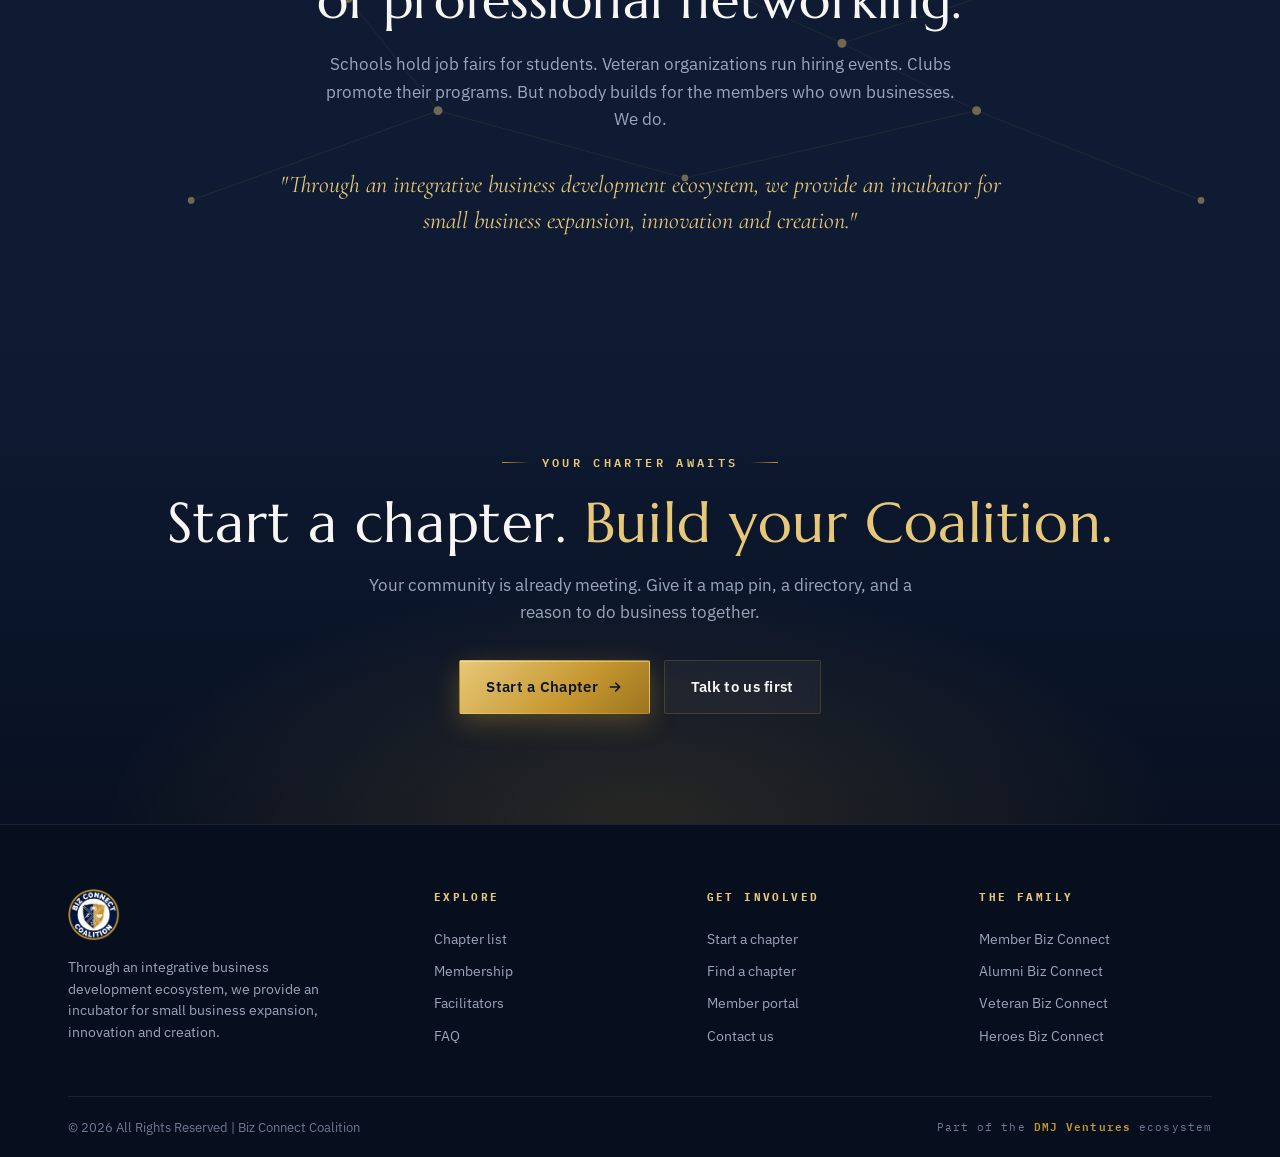
==== commit d8a95ed9: "Map: earthy olive land - land is never blue again Land is now dark olive-khaki terrain (tan-and-gree" ====
--- a/index.html
+++ b/index.html
@@ -98,10 +98,10 @@
               <path d="M0 3.6 Q4.5 1.4 9 3.6 T18 3.6" fill="none" stroke="rgba(132,184,224,.34)" stroke-width="1.1"/>
               <path d="M-9 9.6 Q-4.5 7.4 0 9.6 T9 9.6 Q13.5 7.4 18 9.6 T27 9.6" fill="none" stroke="rgba(132,184,224,.19)" stroke-width="1.1"/>
             </pattern>
-            <!-- ink-dark land: faint gold hairline grain -->
+            <!-- earthy land: faint parchment hairline grain -->
             <pattern id="landTex" width="9" height="9" patternUnits="userSpaceOnUse">
-              <path d="M0 9L9 0" stroke="rgba(231,200,120,.06)" stroke-width=".6"/>
-              <path d="M-2 2L2 -2M7 11L11 7" stroke="rgba(231,200,120,.035)" stroke-width=".6"/>
+              <path d="M0 9L9 0" stroke="rgba(236,222,180,.07)" stroke-width=".6"/>
+              <path d="M-2 2L2 -2M7 11L11 7" stroke="rgba(236,222,180,.04)" stroke-width=".6"/>
             </pattern>
           </defs>
           <g id="seaLayer"></g>
--- a/assets/css/site.css
+++ b/assets/css/site.css
@@ -211,18 +211,20 @@
 #regionMap #statesLayer{
   filter:drop-shadow(0 4px 12px rgba(0,0,0,.65)) drop-shadow(0 0 1.5px rgba(231,200,120,.4));
 }
-#regionMap .st{fill:#0C1526;stroke:rgba(140,160,195,.22);stroke-width:1;transition:fill .6s}
-#regionMap .st.focus{fill:#121F38;stroke:rgba(198,151,47,.6);stroke-width:1.3}
+/* LAND IS EARTH, NOT BLUE: dark olive-khaki terrain tones —
+   tan-and-green land against blue water, per the boss */
+#regionMap .st{fill:#3B4028;stroke:rgba(214,204,164,.25);stroke-width:1;transition:fill .6s}
+#regionMap .st.focus{fill:#474E31;stroke:rgba(198,151,47,.7);stroke-width:1.3}
 /* two-tone the river border: NJ reads a shade different from PA */
-#regionMap .st[data-n="New Jersey"]{fill:#0E1B32}
-#regionMap .st[data-n="Delaware"],#regionMap .st[data-n="Maryland"]{fill:#0D1830}
-#regionMap.us-mode .st{fill:#0B1424}
+#regionMap .st[data-n="New Jersey"]{fill:#424929}
+#regionMap .st[data-n="Delaware"],#regionMap .st[data-n="Maryland"]{fill:#3F462C}
+#regionMap.us-mode .st{fill:#343922}
 #regionMap.us-mode .st.focus,
 #regionMap.us-mode .st[data-n="New Jersey"],
 #regionMap.us-mode .st[data-n="Delaware"],
-#regionMap.us-mode .st[data-n="Maryland"]{fill:#101C31;stroke:rgba(198,151,47,.4);stroke-width:1}
+#regionMap.us-mode .st[data-n="Maryland"]{fill:#3E442B;stroke:rgba(198,151,47,.45);stroke-width:1}
 #regionMap .sttex{fill:url(#landTex);stroke:none;pointer-events:none}
-#regionMap .city text{font-family:'IBM Plex Mono',monospace;fill:rgba(221,224,230,.62)}
+#regionMap .city text{font-family:'IBM Plex Mono',monospace;fill:rgba(236,228,202,.72)}
 #regionMap .sea text{font-family:'Cormorant Garamond',serif;font-style:italic;fill:rgba(231,200,120,.44)}
 #regionMap .hq text{font-family:'IBM Plex Mono',monospace}
 /* at the national zoom the valley cluster tightens so it reads as
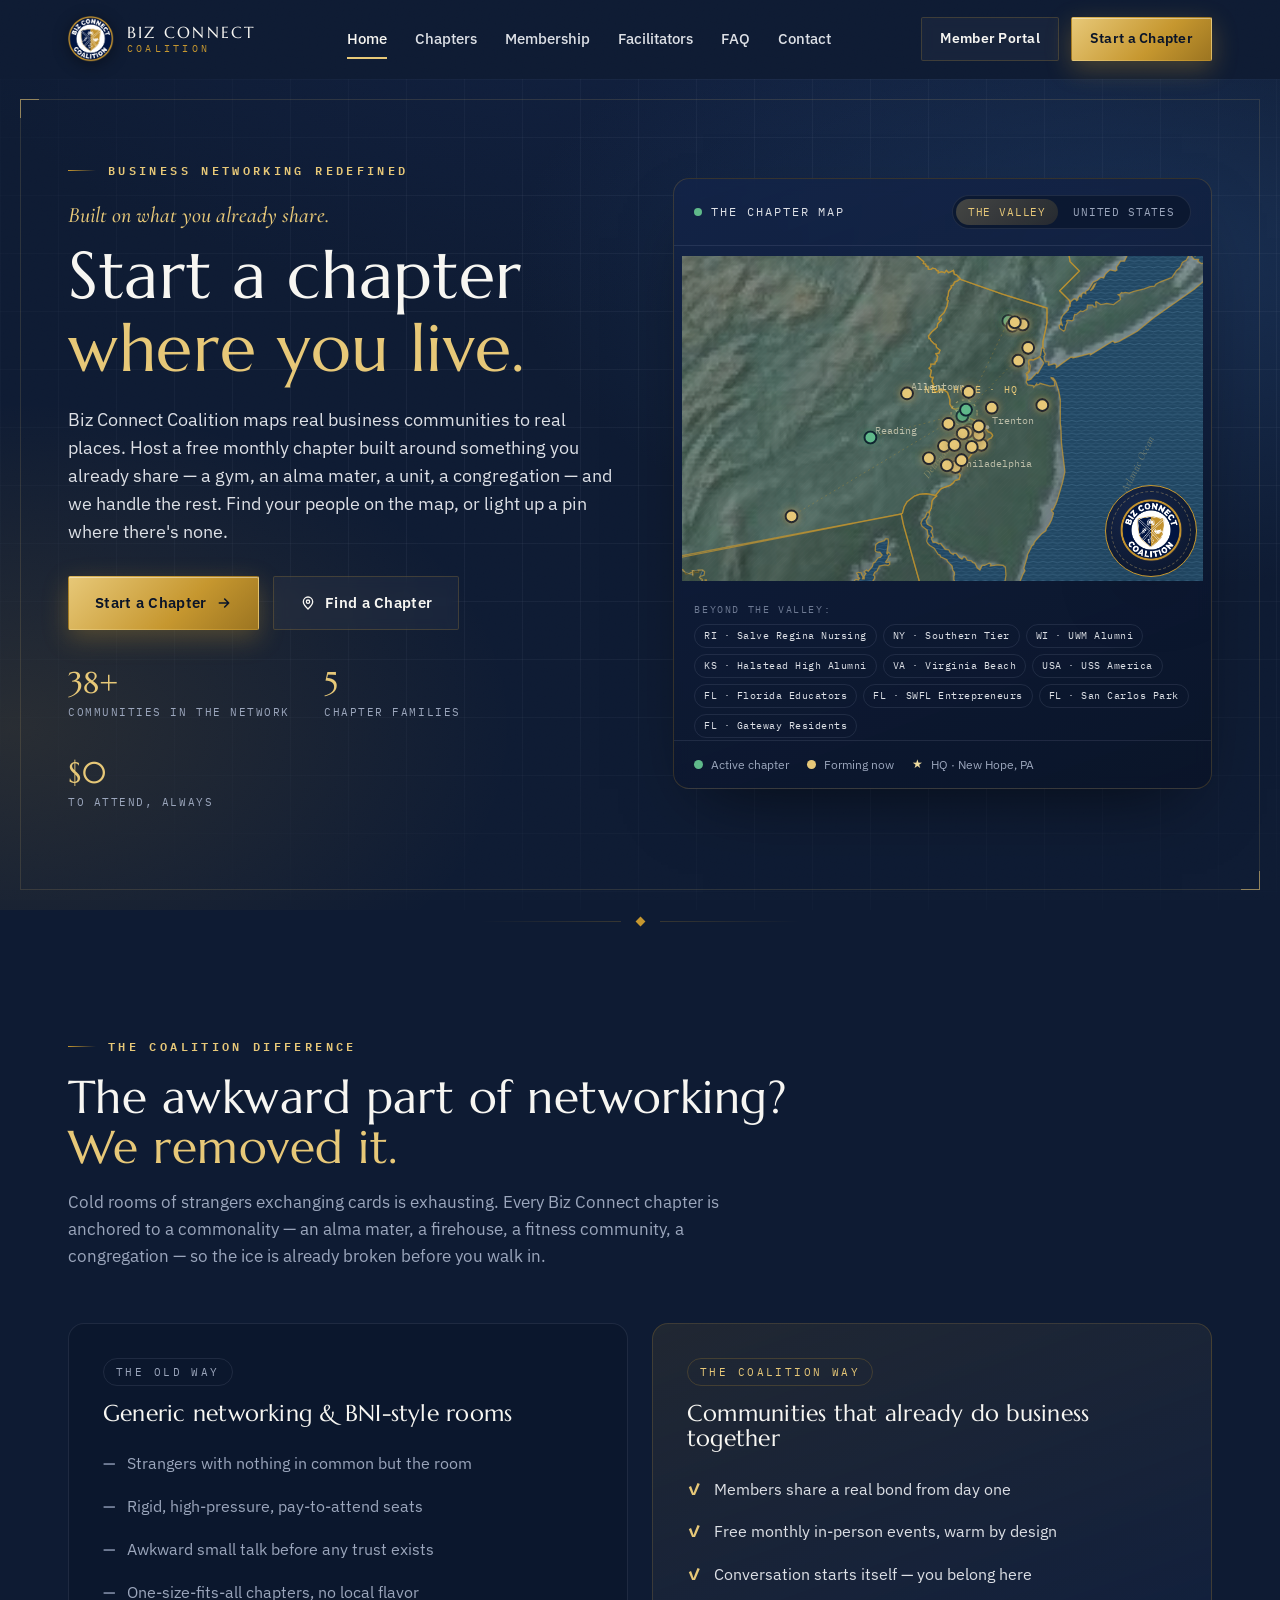
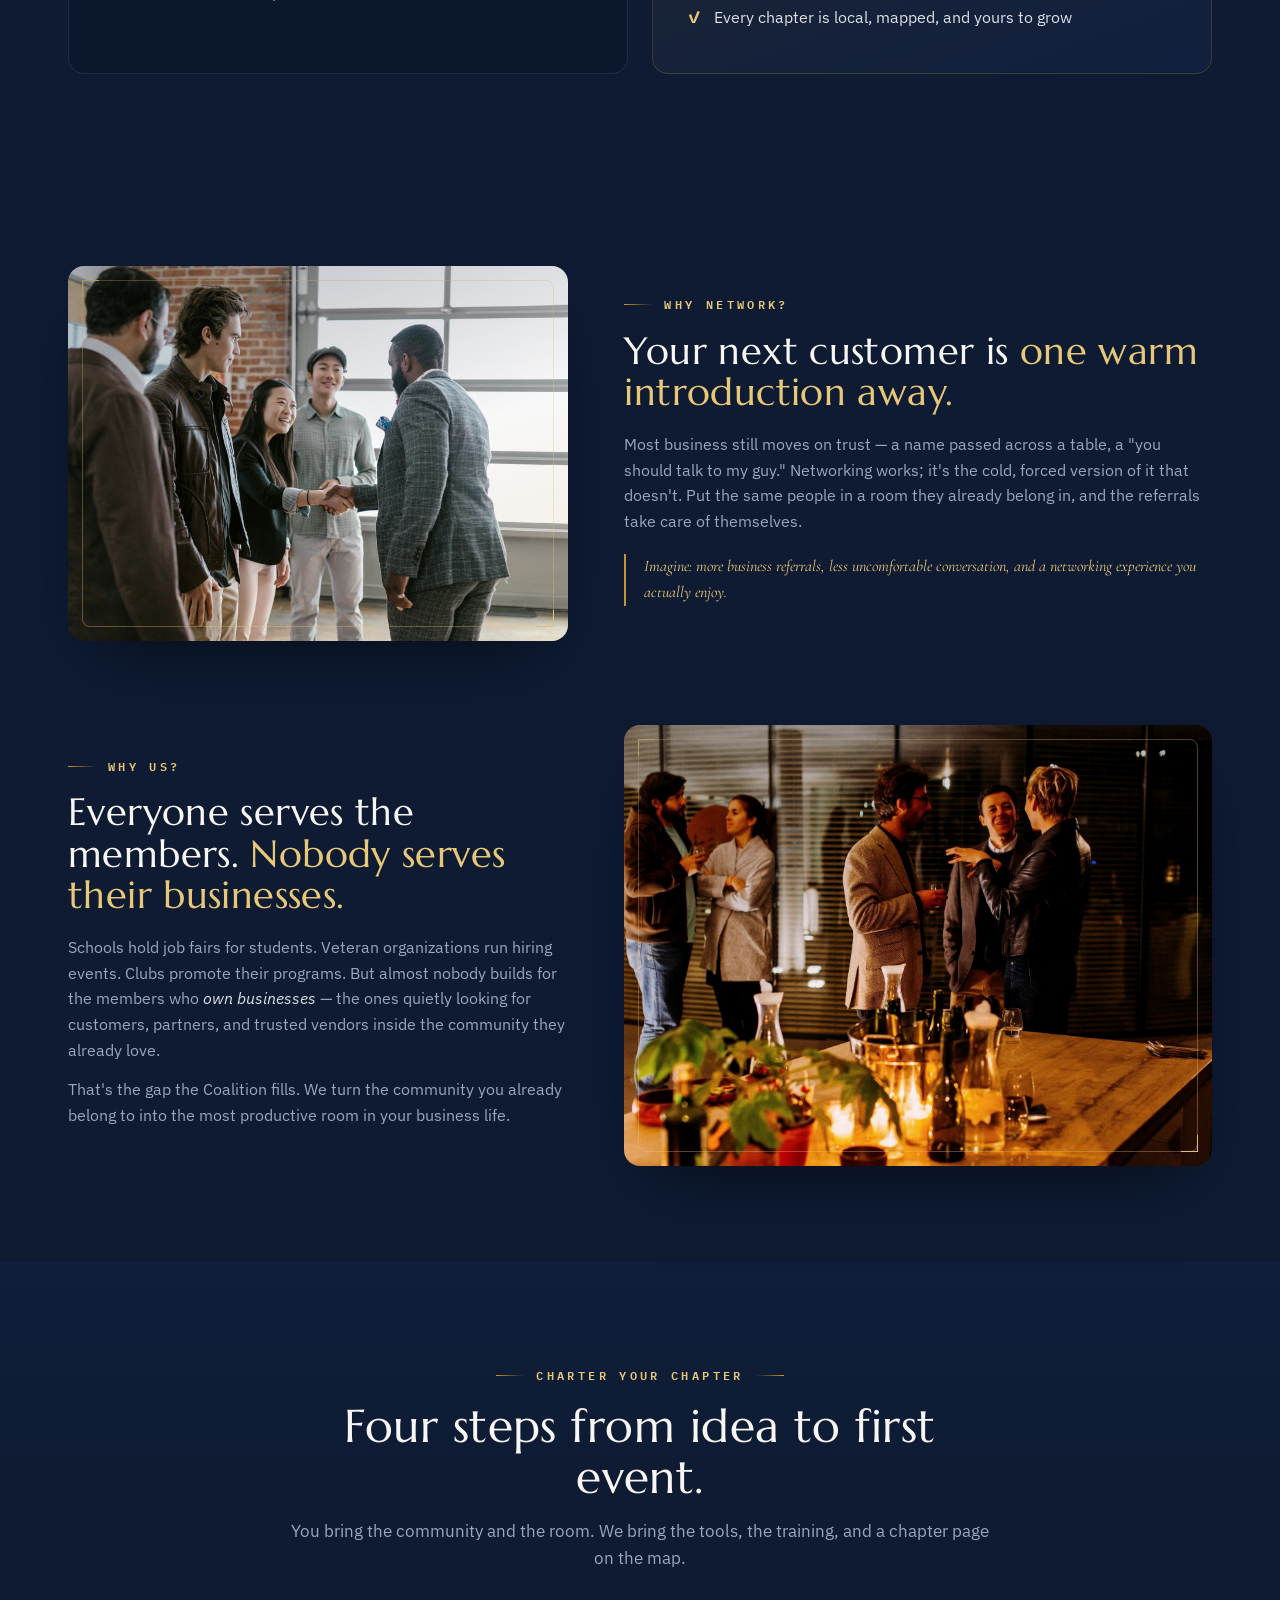
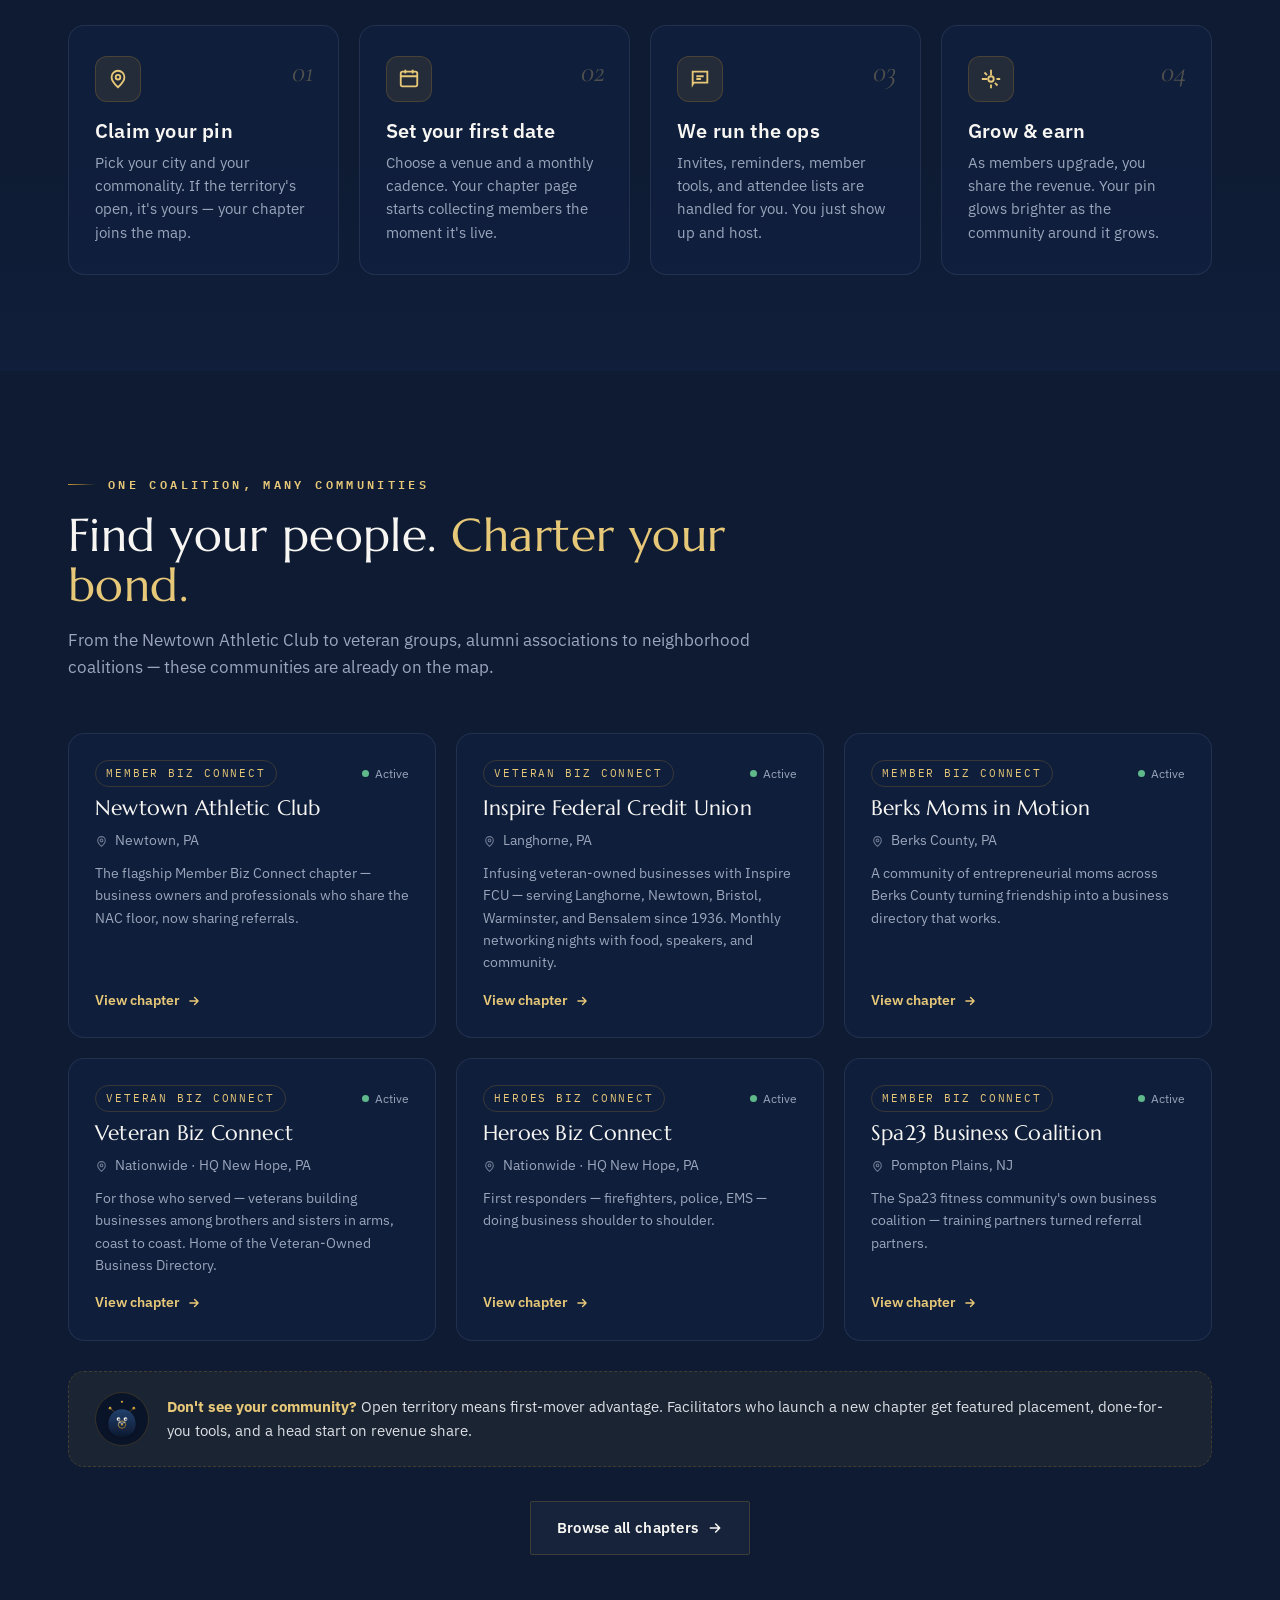
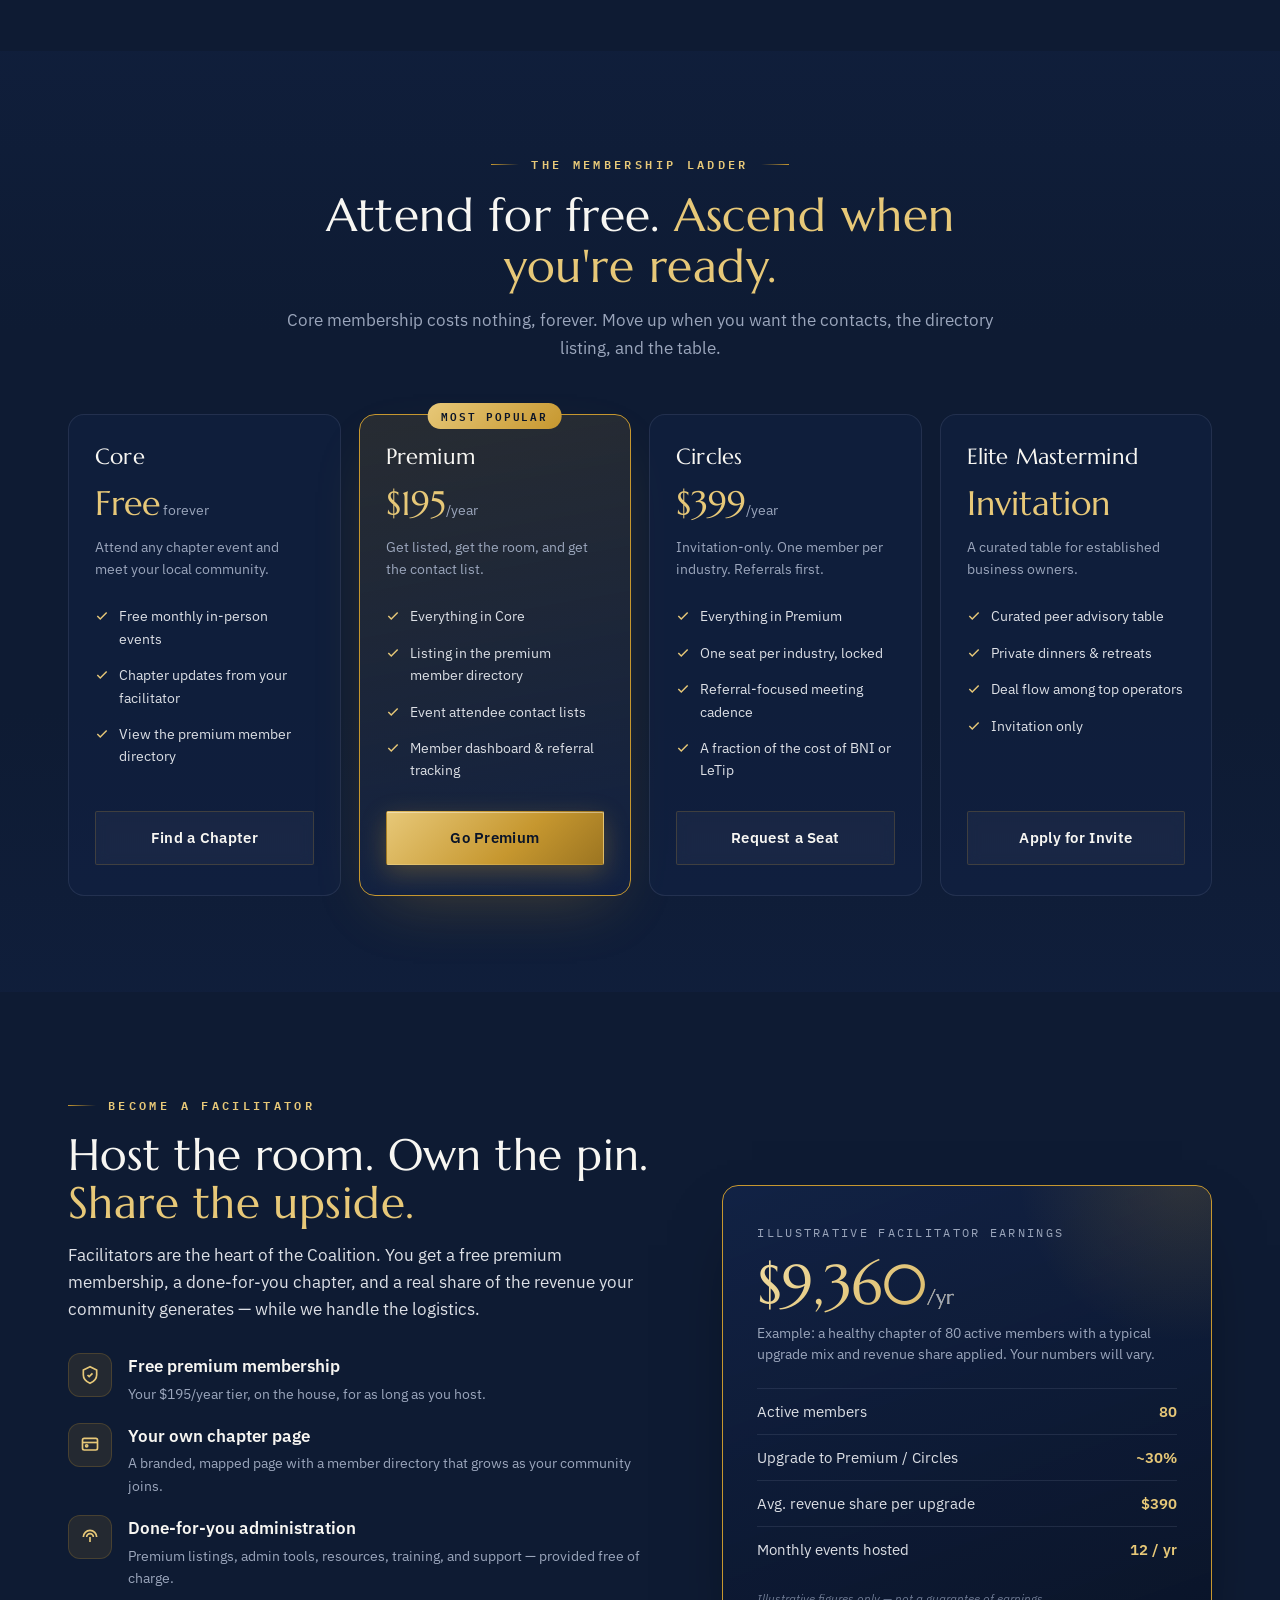
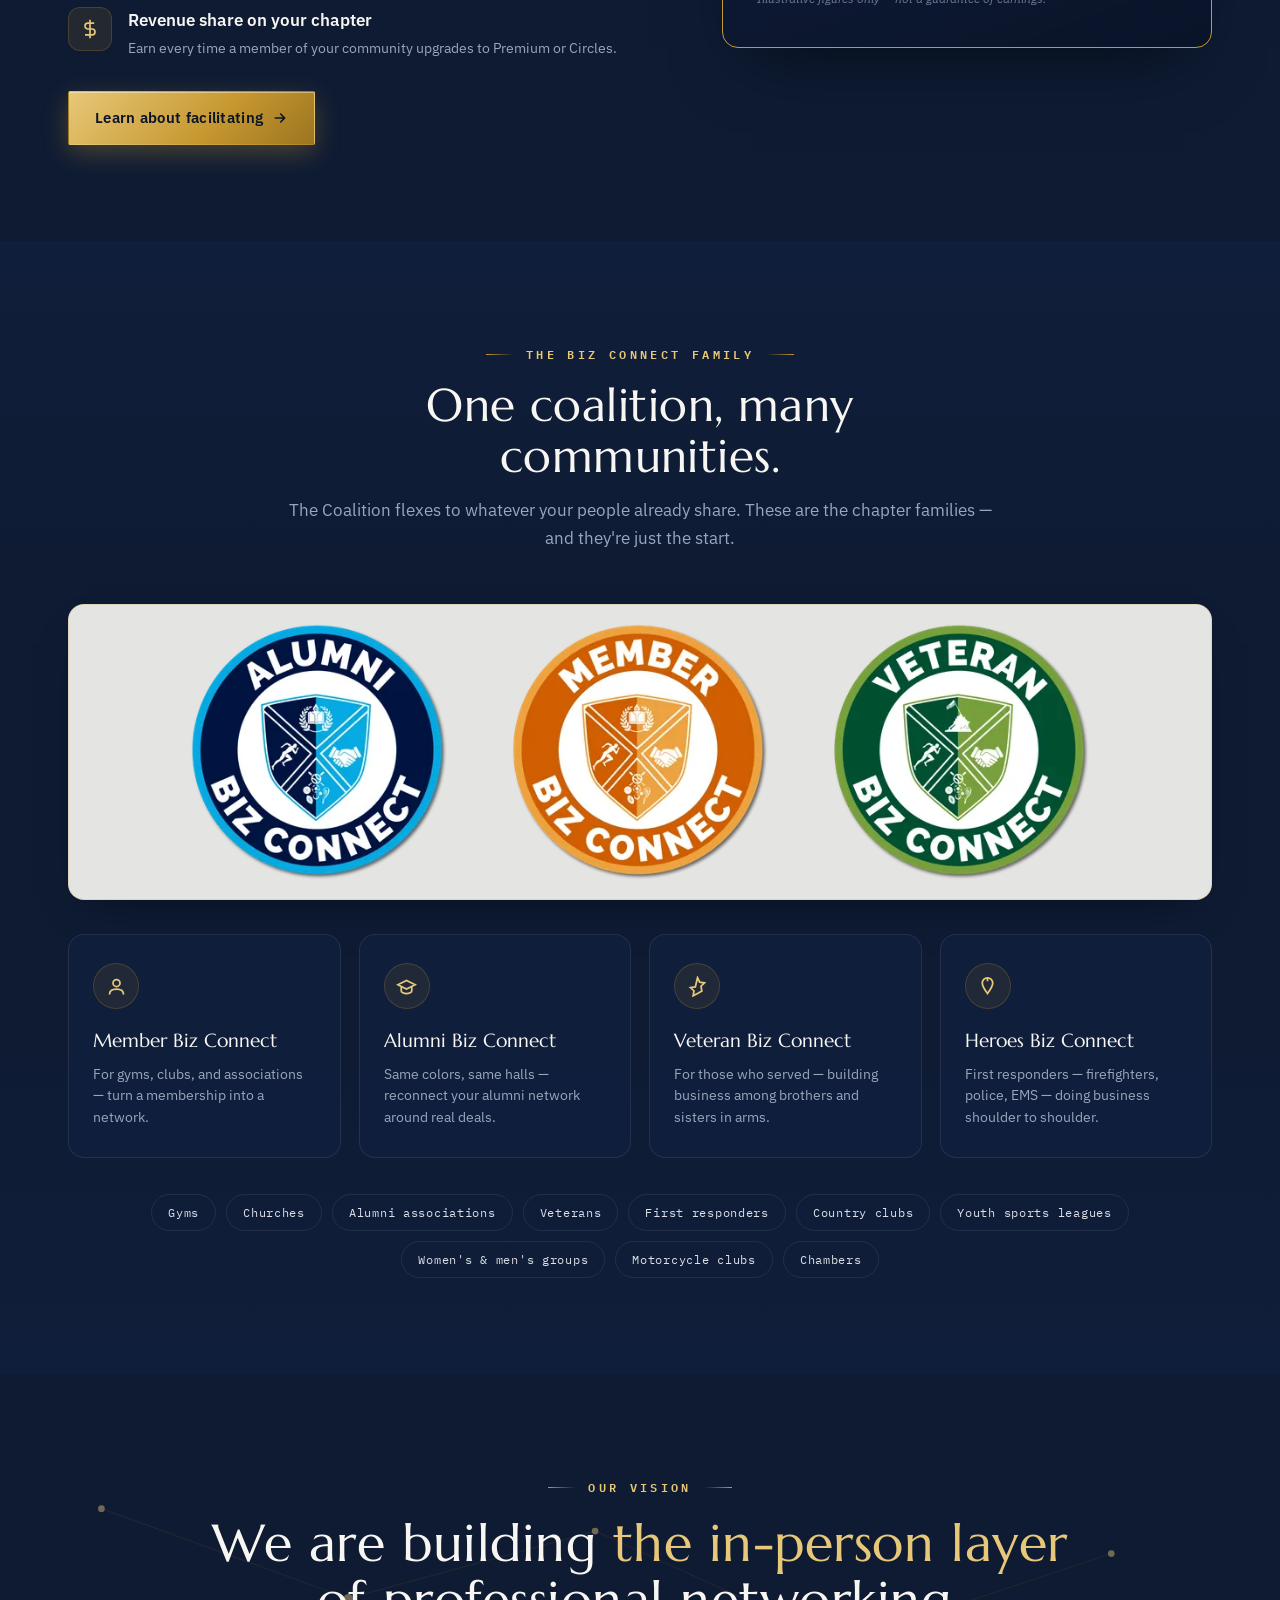
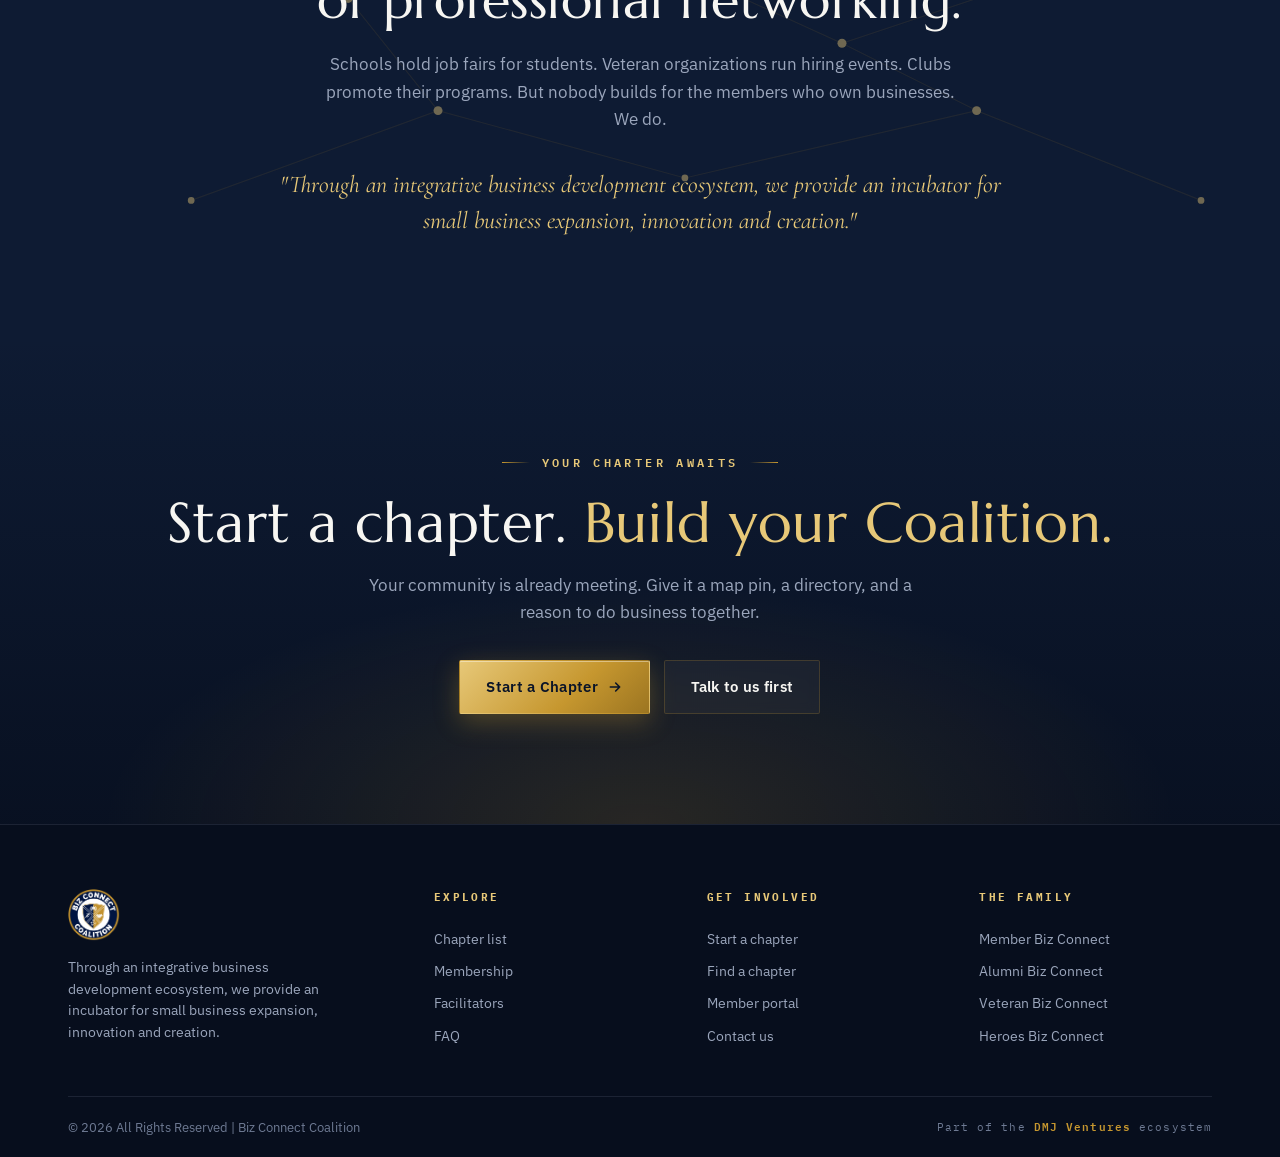
==== commit 62d010dc: "Map: real elevation terrain + click-drag panning The land is now an actual public-domain relief map:" ====
--- a/index.html
+++ b/index.html
@@ -103,8 +103,11 @@
               <path d="M0 9L9 0" stroke="rgba(236,222,180,.07)" stroke-width=".6"/>
               <path d="M-2 2L2 -2M7 11L11 7" stroke="rgba(236,222,180,.04)" stroke-width=".6"/>
             </pattern>
+            <!-- vector mask so the terrain photo only shows on land -->
+            <clipPath id="landClip"></clipPath>
           </defs>
           <g id="seaLayer"></g>
+          <g id="terrainLayer" clip-path="url(#landClip)"></g>
           <g id="statesLayer"></g>
           <g id="netLines"></g>
           <g id="cityLayer"></g>
--- a/assets/css/site.css
+++ b/assets/css/site.css
@@ -206,24 +206,28 @@
    (dark-land/lighter-water school: CARTO Dark Matter, Protomaps Dark —
    dark land gives the glowing pins maximum contrast) */
 #regionMap .ocean{fill:url(#seaTex)}
-/* LAND: ink-dark ground the pins glow against, lifted off the water
-   by a shadow and a hairline gold coast */
-#regionMap #statesLayer{
+/* LAND: real Natural Earth relief (browns/greens/mountains) clipped to
+   the coastline, deepened with an olive wash to sit in the dark theme,
+   lifted off the water by a shadow and a hairline gold coast */
+#regionMap #terrainLayer{
   filter:drop-shadow(0 4px 12px rgba(0,0,0,.65)) drop-shadow(0 0 1.5px rgba(231,200,120,.4));
 }
-/* LAND IS EARTH, NOT BLUE: dark olive-khaki terrain tones —
-   tan-and-green land against blue water, per the boss */
-#regionMap .st{fill:#3B4028;stroke:rgba(214,204,164,.25);stroke-width:1;transition:fill .6s}
-#regionMap .st.focus{fill:#474E31;stroke:rgba(198,151,47,.7);stroke-width:1.3}
+#regionMap .terrain{filter:brightness(.68) saturate(1.18) contrast(1.07)}
+/* tint pass: darkens the pale relief into deep earth tones;
+   the focus states wear a lighter wash so the Valley glows */
+#regionMap .st{fill:rgba(22,26,10,.40);stroke:rgba(236,222,180,.26);stroke-width:1;transition:fill .6s}
+#regionMap .st.focus{fill:rgba(22,26,10,.16);stroke:rgba(198,151,47,.7);stroke-width:1.3}
 /* two-tone the river border: NJ reads a shade different from PA */
-#regionMap .st[data-n="New Jersey"]{fill:#424929}
-#regionMap .st[data-n="Delaware"],#regionMap .st[data-n="Maryland"]{fill:#3F462C}
-#regionMap.us-mode .st{fill:#343922}
+#regionMap .st[data-n="New Jersey"]{fill:rgba(22,26,10,.24)}
+#regionMap .st[data-n="Delaware"],#regionMap .st[data-n="Maryland"]{fill:rgba(22,26,10,.30)}
+#regionMap.us-mode .st{fill:rgba(18,22,8,.46)}
 #regionMap.us-mode .st.focus,
 #regionMap.us-mode .st[data-n="New Jersey"],
 #regionMap.us-mode .st[data-n="Delaware"],
-#regionMap.us-mode .st[data-n="Maryland"]{fill:#3E442B;stroke:rgba(198,151,47,.45);stroke-width:1}
+#regionMap.us-mode .st[data-n="Maryland"]{fill:rgba(18,22,8,.30);stroke:rgba(198,151,47,.45);stroke-width:1}
 #regionMap .sttex{fill:url(#landTex);stroke:none;pointer-events:none}
+#regionMap{cursor:grab}
+#regionMap.grabbing{cursor:grabbing}
 #regionMap .city text{font-family:'IBM Plex Mono',monospace;fill:rgba(236,228,202,.72)}
 #regionMap .sea text{font-family:'Cormorant Garamond',serif;font-style:italic;fill:rgba(231,200,120,.44)}
 #regionMap .hq text{font-family:'IBM Plex Mono',monospace}
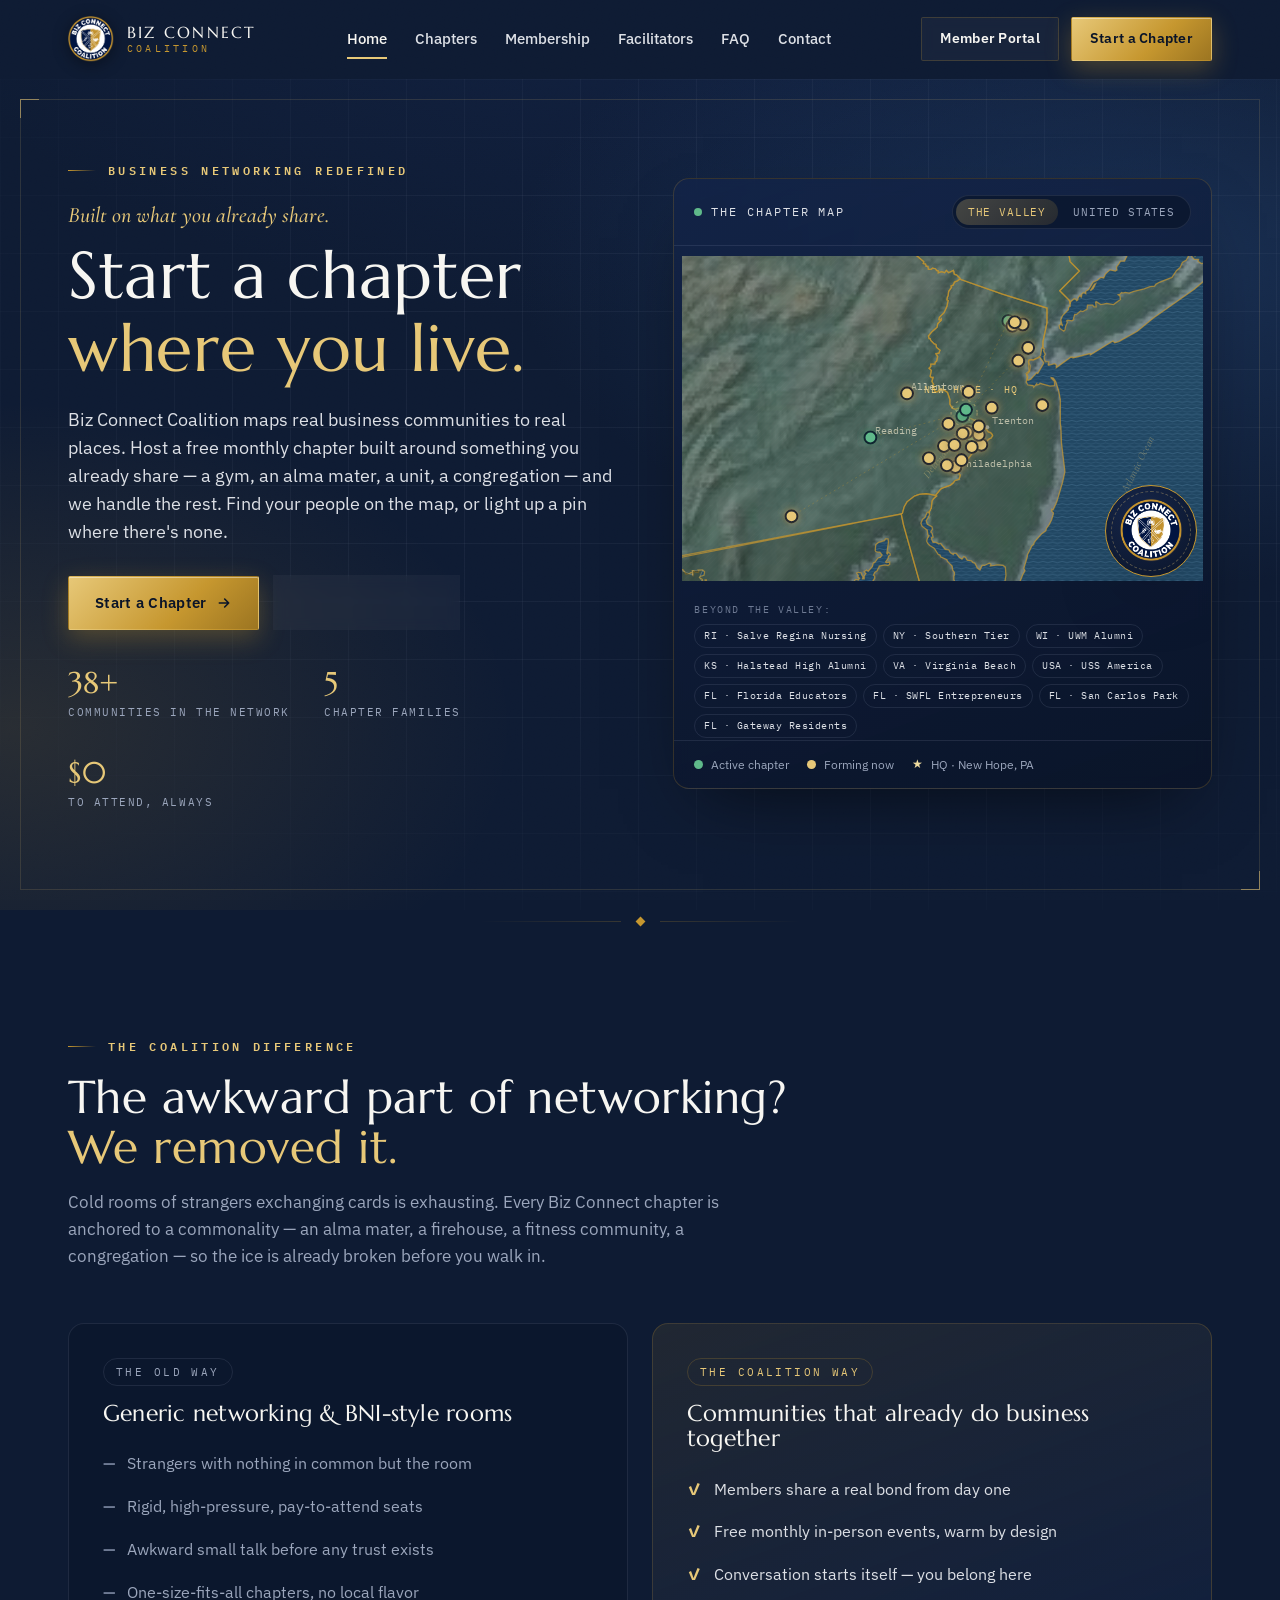
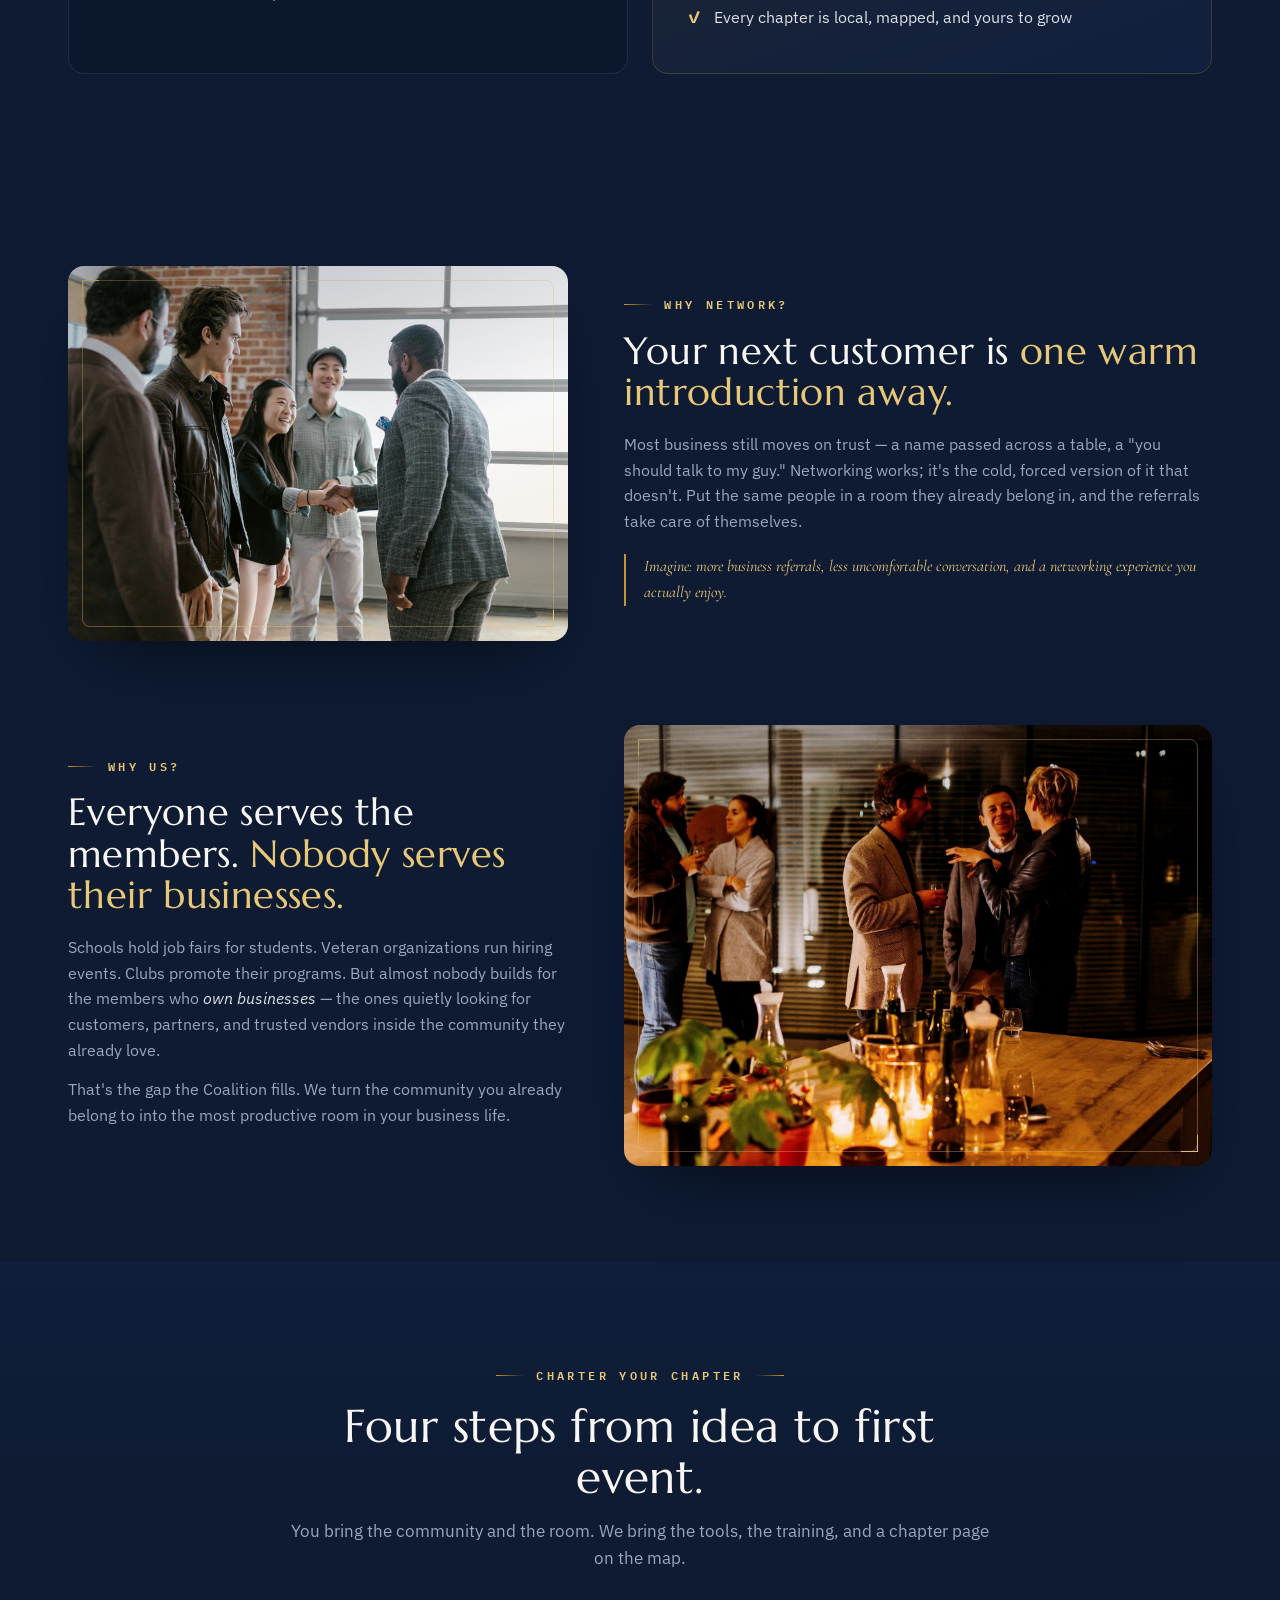
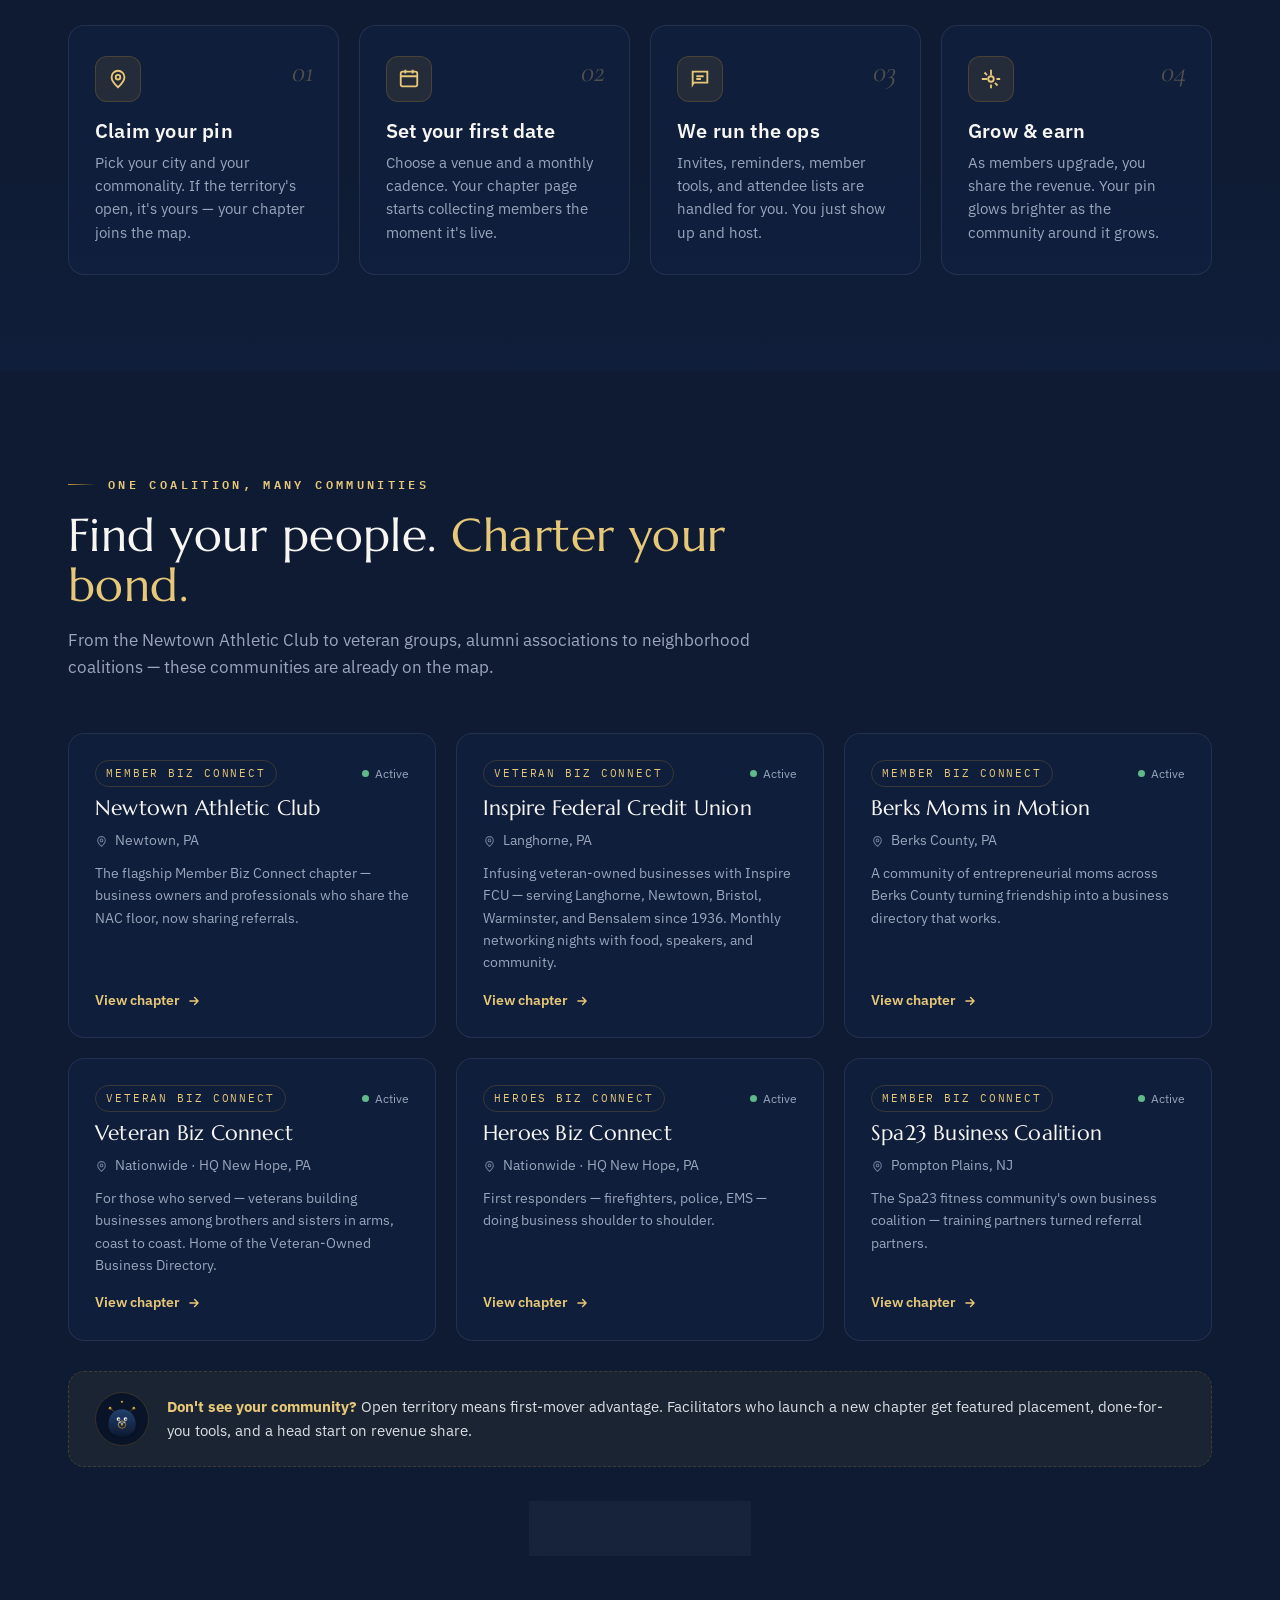
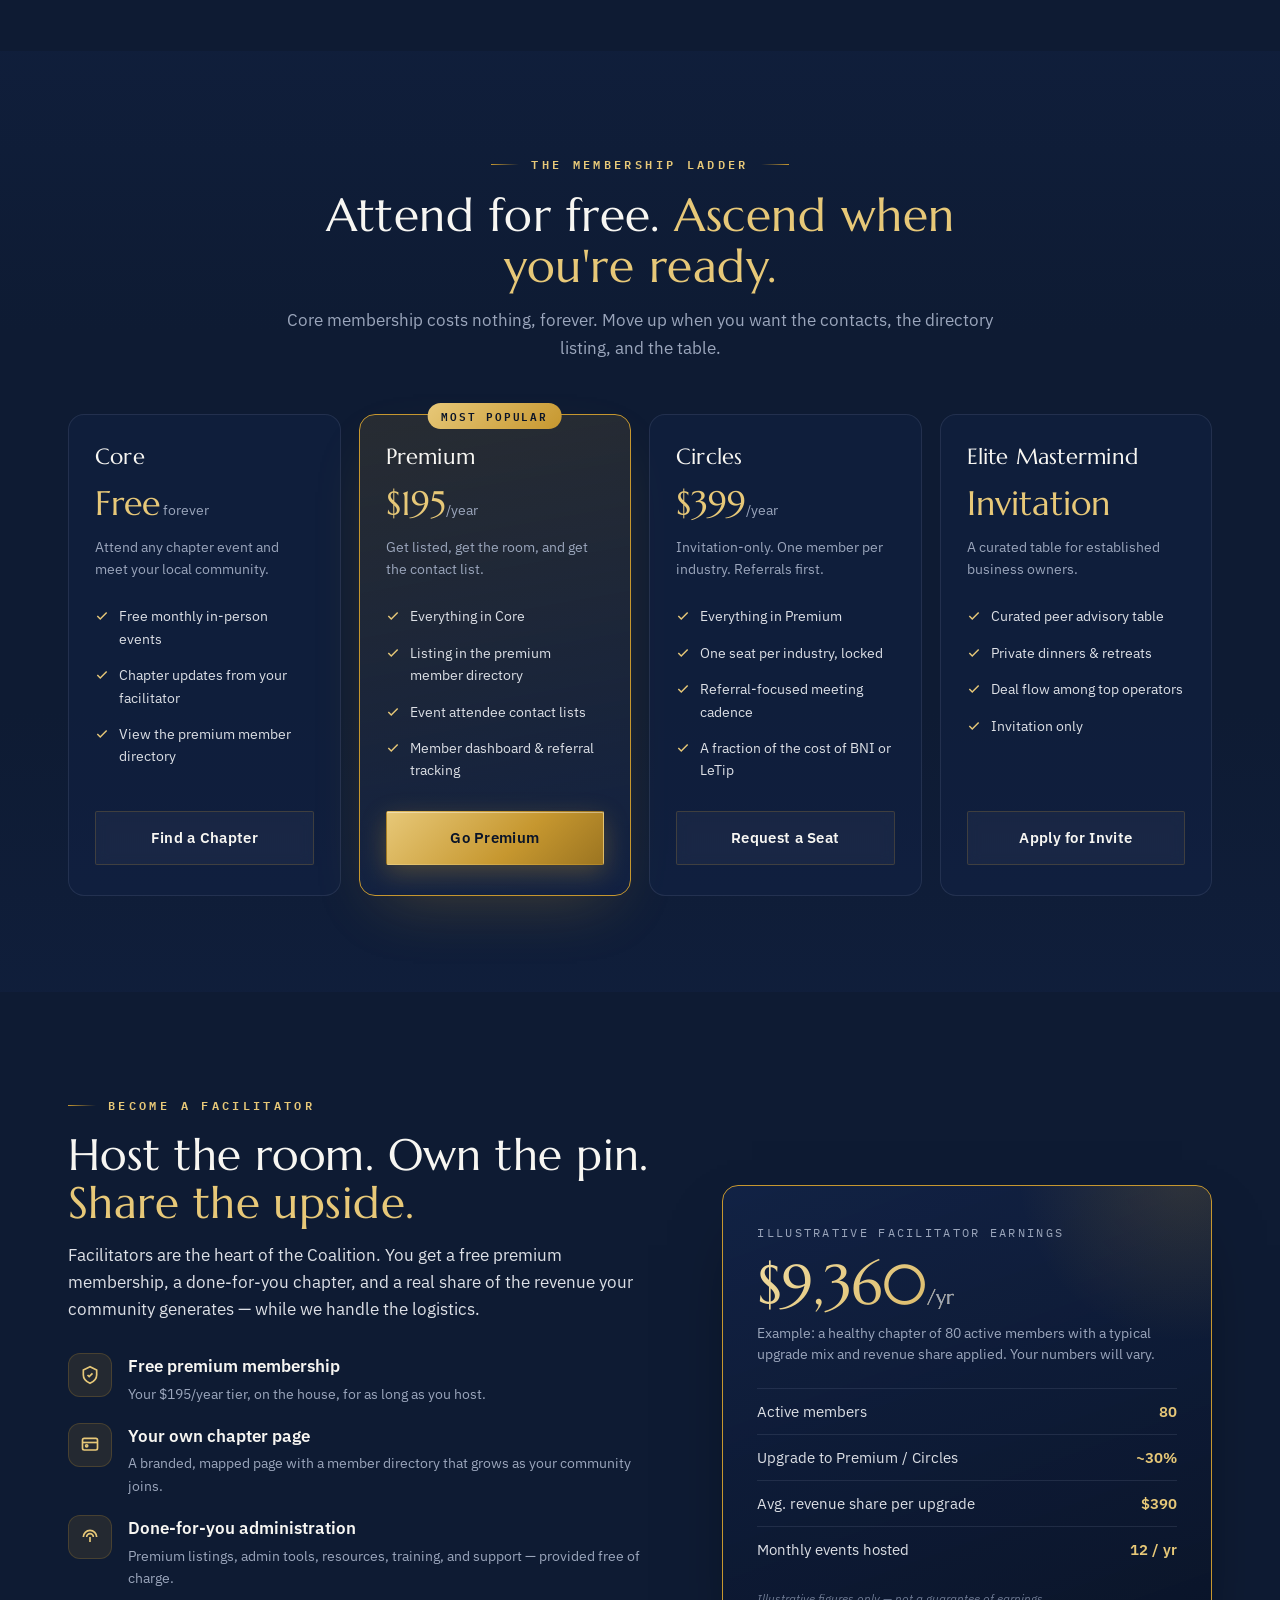
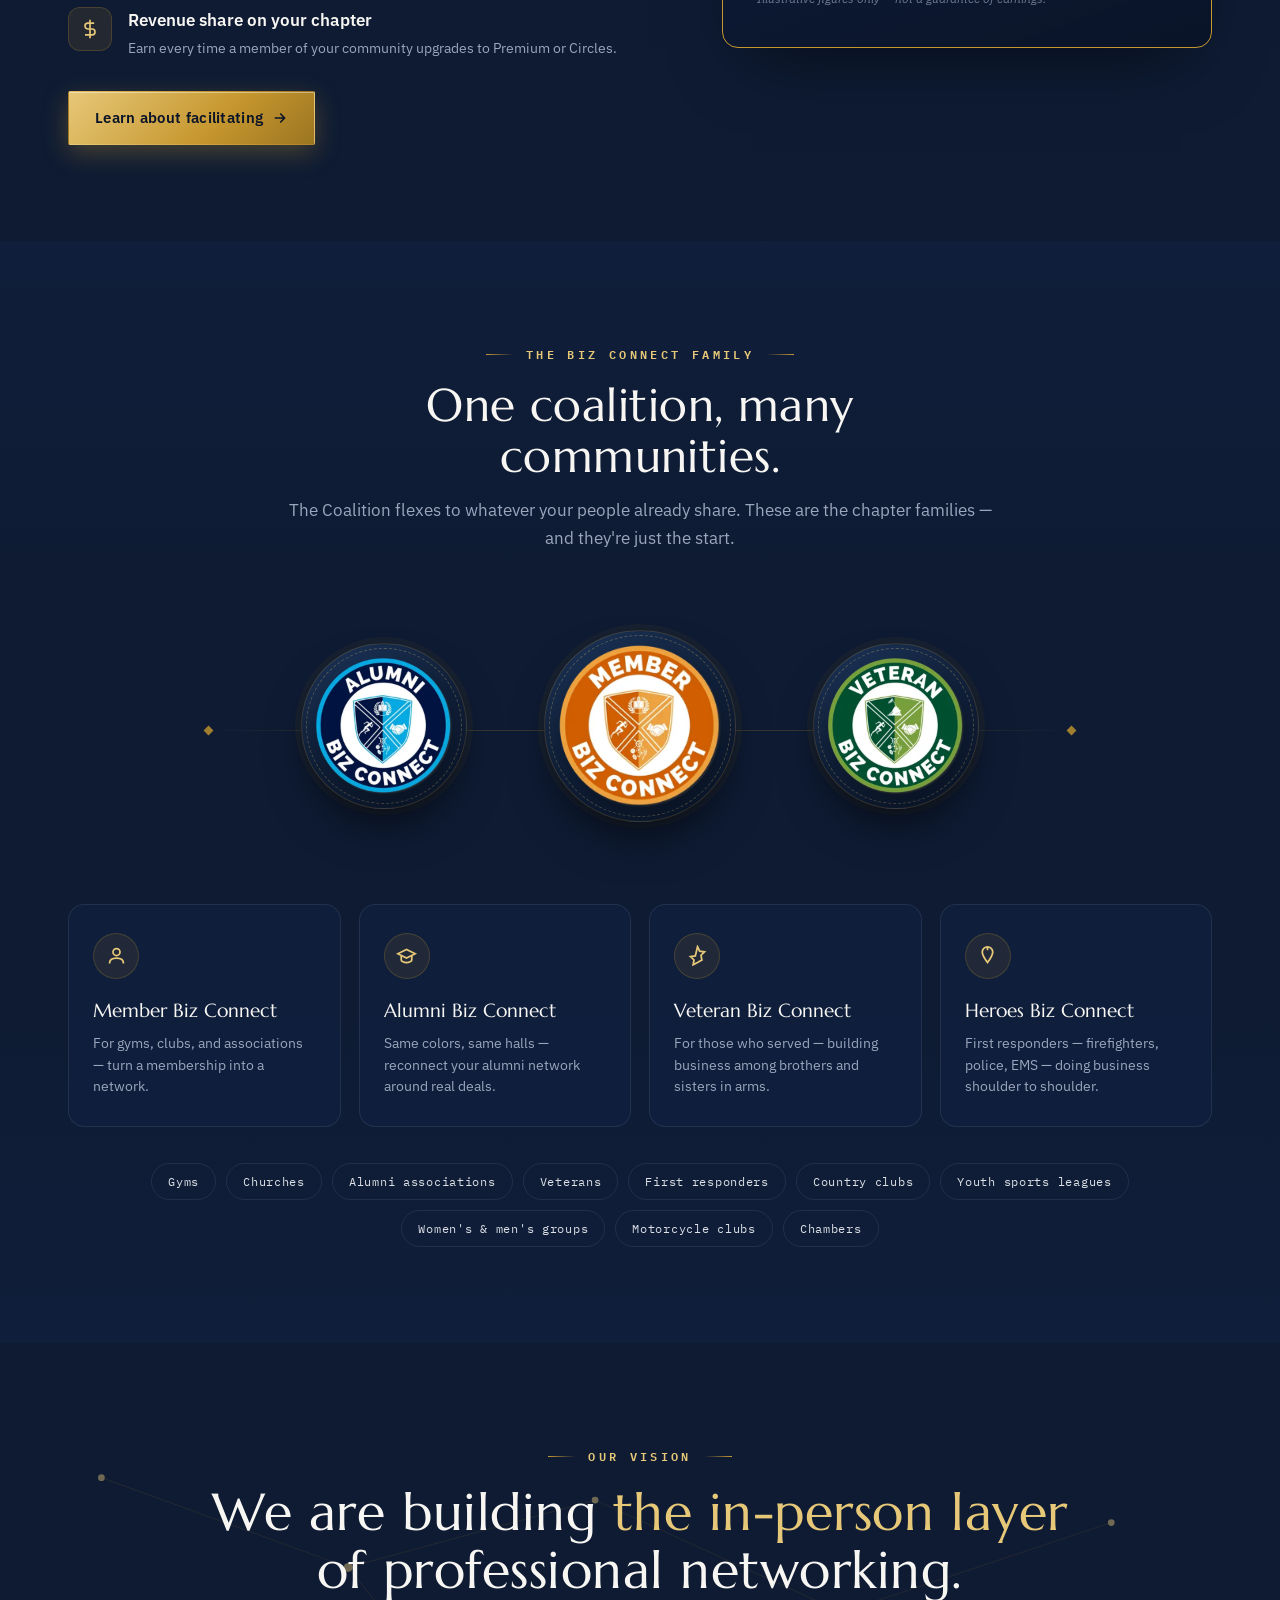
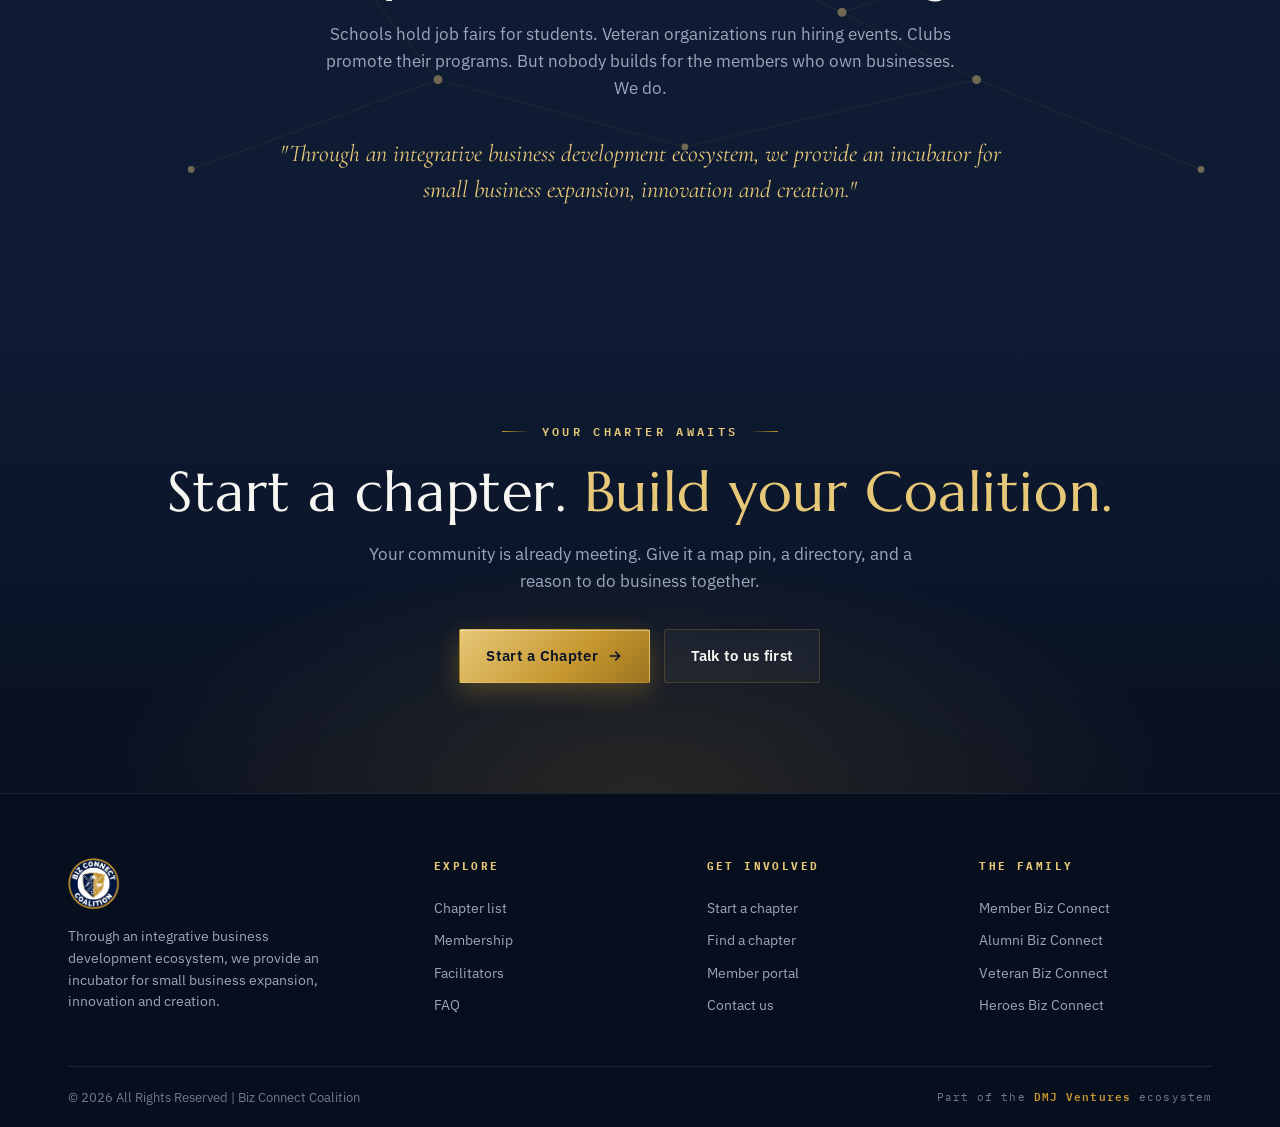
==== commit aed03662: "Family crests: floating medallions replace the ivory banner strip The light family-of-brands strip w" ====
--- a/index.html
+++ b/index.html
@@ -353,7 +353,19 @@
       <h2>One coalition, many communities.</h2>
       <p>The Coalition flexes to whatever your people already share. These are the chapter families — and they're just the start.</p>
     </div>
-    <div class="family-banner reveal"><img src="assets/img/bcc-family-banner.webp" alt="The Biz Connect Coalition family of brands" loading="lazy"></div>
+    <!-- the three sub-brand crests, floating as constellation medallions -->
+    <div class="crest-row reveal" aria-label="The Biz Connect family of brands">
+      <div class="crest-line" aria-hidden="true"></div>
+      <a class="crest-node" href="chapters.html?f=alumni">
+        <img src="assets/img/crest-alumni.png" alt="Alumni Biz Connect crest" loading="lazy">
+      </a>
+      <a class="crest-node lead" href="chapters.html?f=member">
+        <img src="assets/img/crest-member.png" alt="Member Biz Connect crest" loading="lazy">
+      </a>
+      <a class="crest-node" href="chapters.html?f=veteran">
+        <img src="assets/img/crest-veteran.png" alt="Veteran Biz Connect crest" loading="lazy">
+      </a>
+    </div>
     <div class="sub-brands">
       <div class="sub-brand reveal" data-d="1">
         <div class="sb-ic"><svg viewBox="0 0 24 24" fill="none" stroke-width="2"><circle cx="12" cy="8" r="4"/><path d="M4 21c0-4 3.6-6 8-6s8 2 8 6"/></svg></div>
--- a/assets/css/site.css
+++ b/assets/css/site.css
@@ -428,12 +428,39 @@
 .earn-row b{color:var(--gold-hi);font-weight:600}
 .earn-note{font-size:11.5px;color:var(--slate-dim);margin-top:18px;font-style:italic}
 
-/* ---------- family banner ---------- */
-.family-banner{
-  background:rgba(247,246,242,.92);border:1px solid var(--line);border-radius:var(--r);
-  padding:18px 26px;margin-bottom:34px;box-shadow:var(--shadow-md);
-}
-.family-banner img{width:100%;max-width:900px;margin:0 auto}
+/* ---------- family crest medallions ---------- */
+.crest-row{
+  position:relative;display:flex;justify-content:center;align-items:center;
+  gap:clamp(28px,6vw,84px);margin:10px 0 48px;padding:26px 0 34px;
+}
+.crest-line{
+  position:absolute;left:12%;right:12%;top:50%;height:1px;
+  background:linear-gradient(90deg,transparent,var(--line) 20%,var(--line) 80%,transparent);
+}
+.crest-line::before,.crest-line::after{
+  content:"";position:absolute;top:-3px;width:7px;height:7px;background:var(--gold);
+  transform:rotate(45deg);opacity:.8;
+}
+.crest-line::before{left:0}
+.crest-line::after{right:0}
+.crest-node{
+  position:relative;z-index:2;width:clamp(96px,13vw,168px);aspect-ratio:1;border-radius:50%;
+  display:flex;align-items:center;justify-content:center;
+  background:radial-gradient(circle at 38% 30%,rgba(34,64,108,.9),rgba(7,14,29,.95));
+  border:1px solid var(--line);padding:12px;
+  box-shadow:0 24px 50px -18px rgba(0,0,0,.7),0 0 0 6px rgba(198,151,47,.06);
+  transition:transform .4s cubic-bezier(.2,.9,.3,1.4),border-color .35s,box-shadow .35s;
+  animation:bob 6s ease-in-out infinite;
+}
+.crest-node.lead{width:clamp(116px,15vw,196px);animation-delay:-2s}
+.crest-node:last-child{animation-delay:-4s}
+.crest-node::before{
+  content:"";position:absolute;inset:4px;border-radius:50%;
+  border:1px dashed rgba(231,200,120,.32);animation:spinslow 50s linear infinite;
+}
+.crest-node img{width:100%;height:100%;object-fit:contain;filter:drop-shadow(0 6px 14px rgba(0,0,0,.45))}
+.crest-node:hover{transform:translateY(-8px) scale(1.04);border-color:var(--gold);
+  box-shadow:0 30px 60px -18px rgba(0,0,0,.8),0 0 0 6px rgba(198,151,47,.14)}
 
 /* ---------- sub-brands ---------- */
 .sub-brands{display:grid;grid-template-columns:repeat(4,1fr);gap:18px}
@@ -775,9 +802,10 @@
   .earn-card{padding:28px 22px}
   .earn-big{font-size:44px}
   .ed-row{margin-bottom:52px}
-  /* the wide brand strip is an unreadable sliver at phone width —
-     the family cards right below carry the same content */
-  .family-banner{display:none}
+  .crest-row{gap:18px;margin-bottom:34px}
+  .crest-node{width:84px;padding:8px}
+  .crest-node.lead{width:102px}
+  .crest-line{left:6%;right:6%}
   /* step aside while someone types in a form */
   .allie.form-focus{opacity:0;pointer-events:none;transition:opacity .3s}
   .foot-grid{grid-template-columns:1fr;padding:48px 0 36px}
